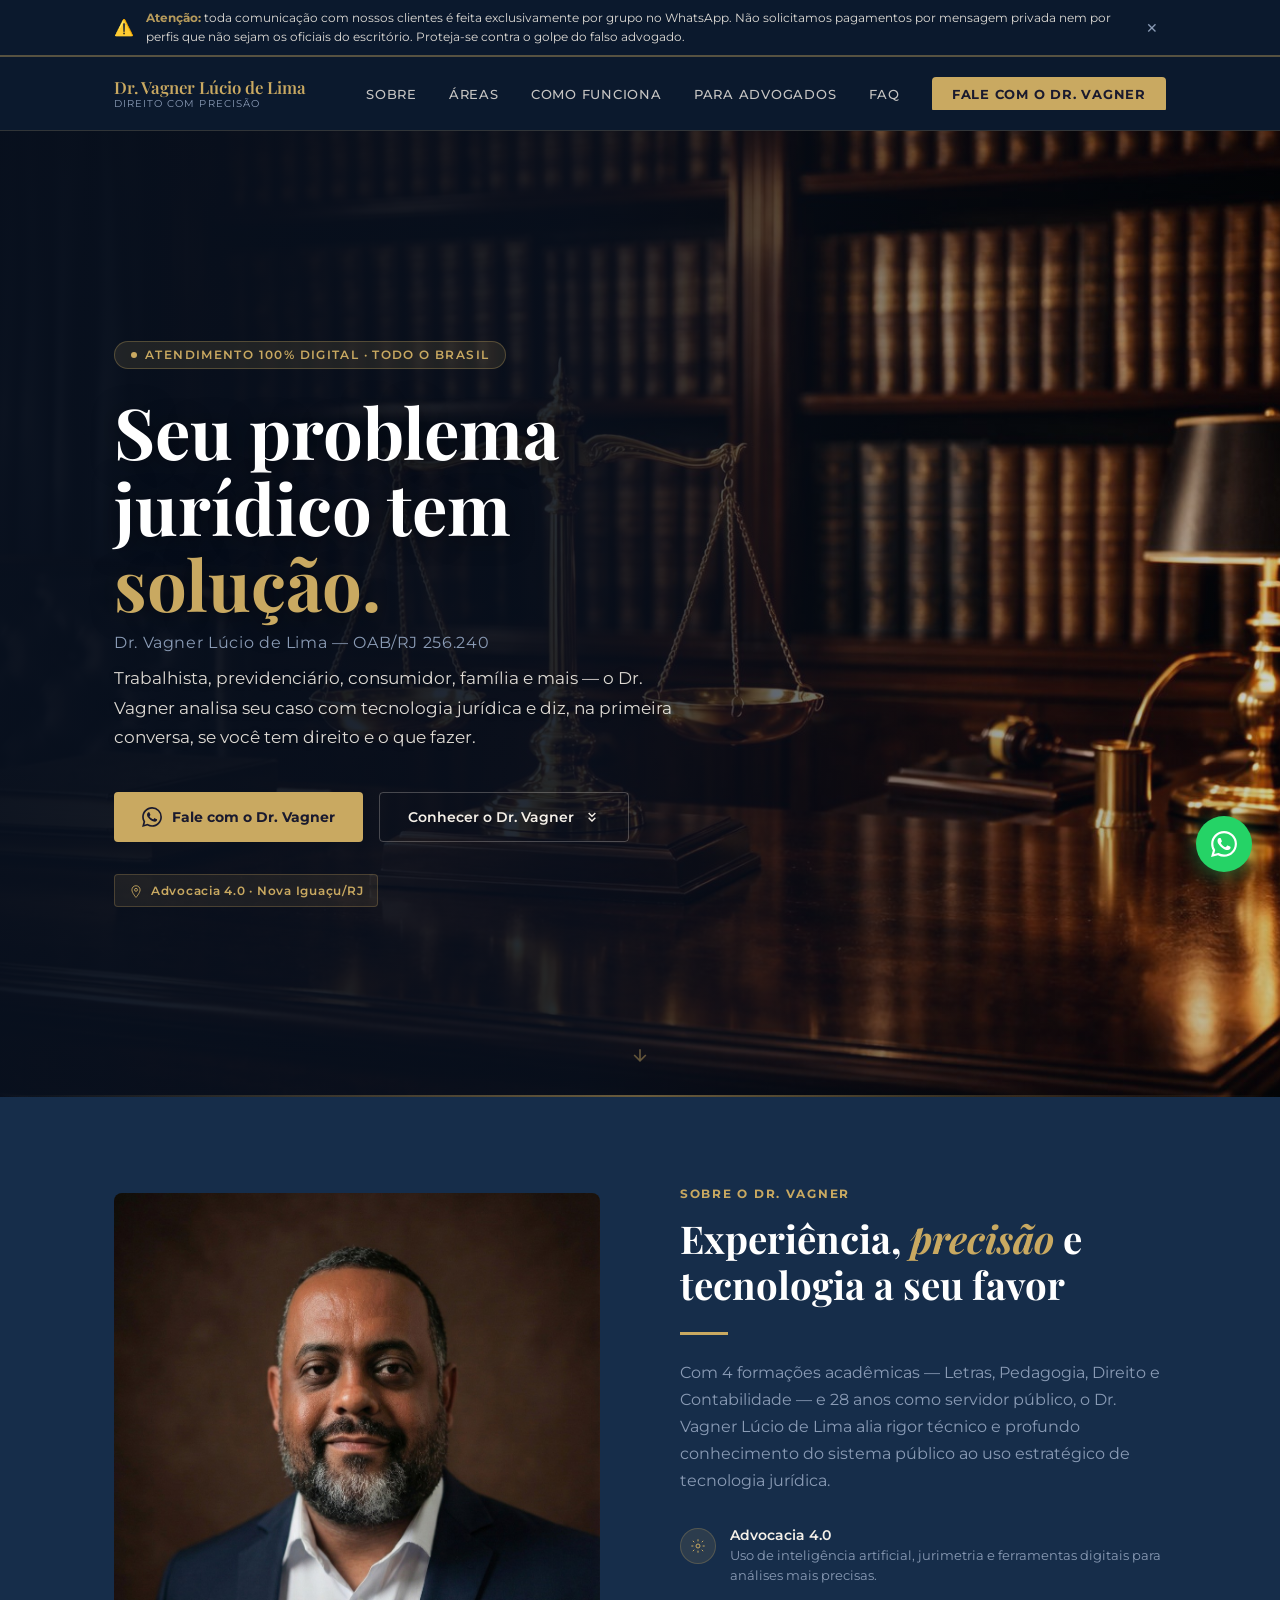
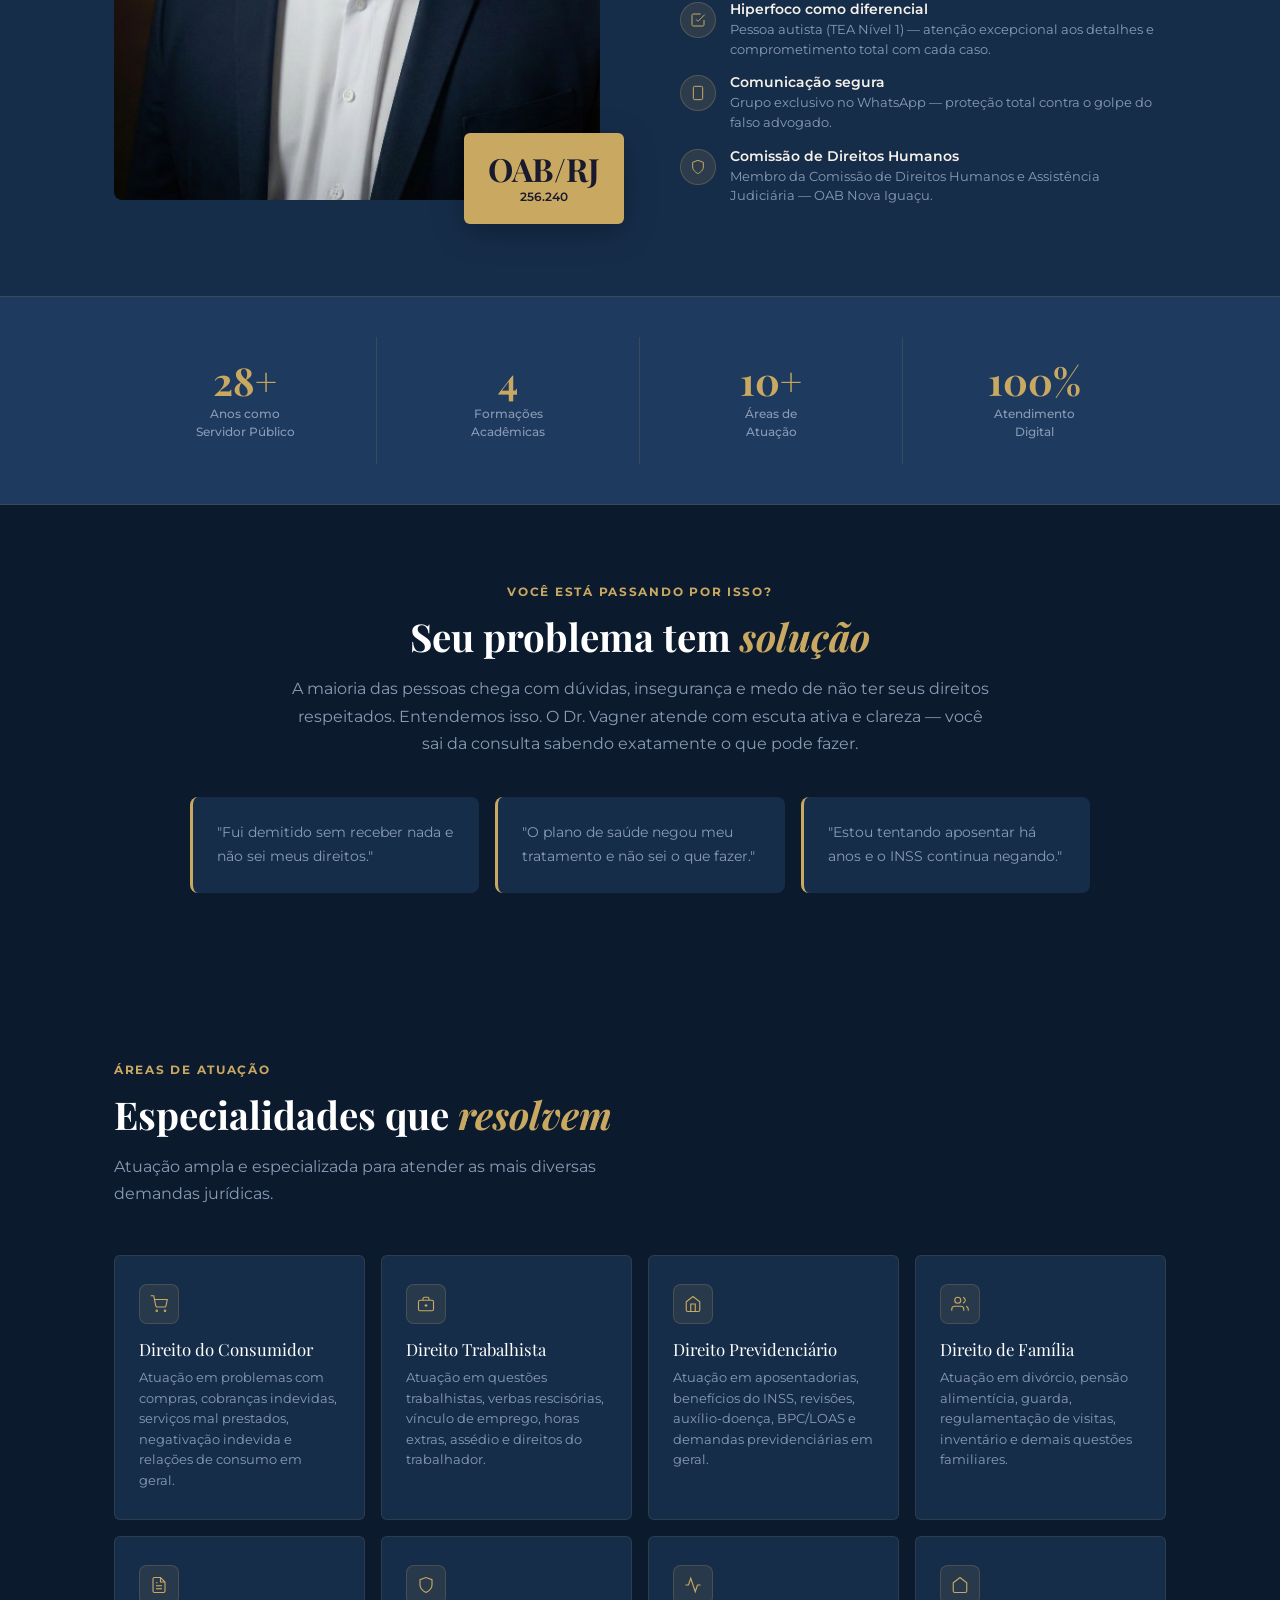
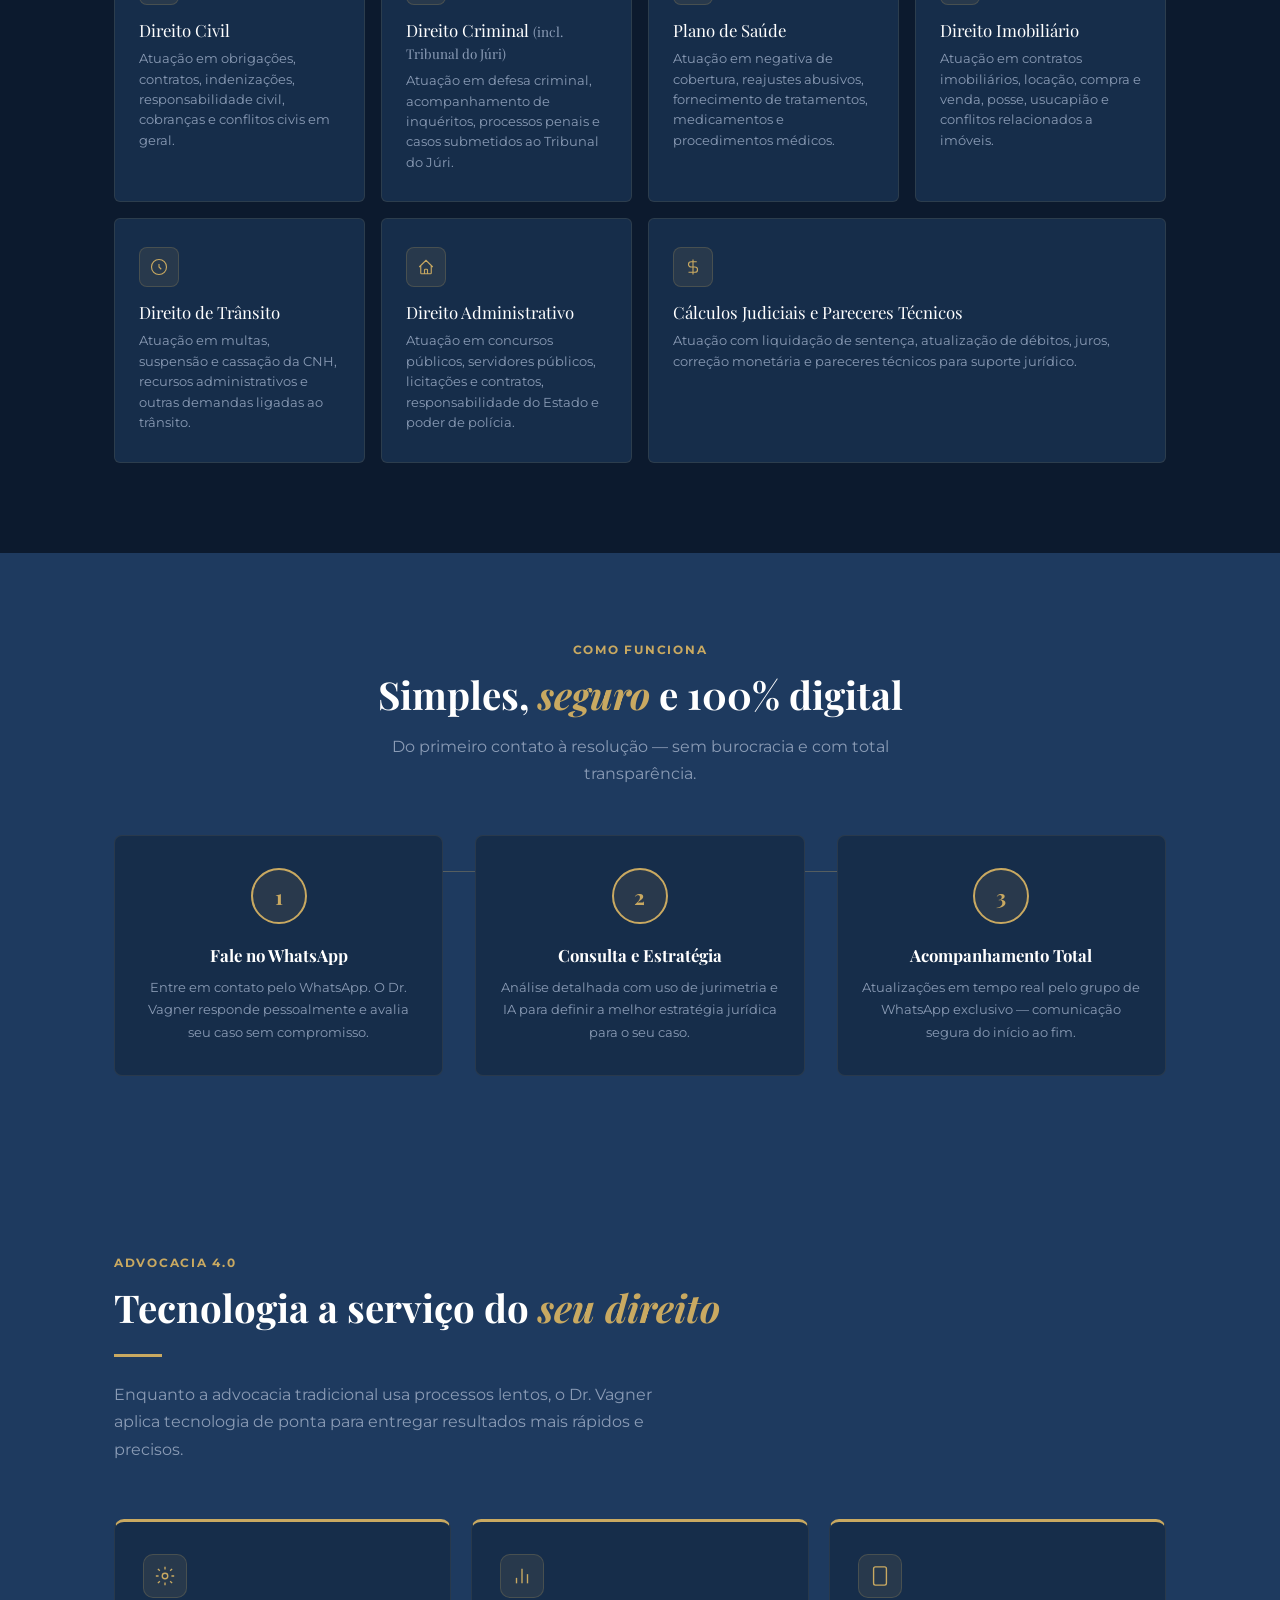
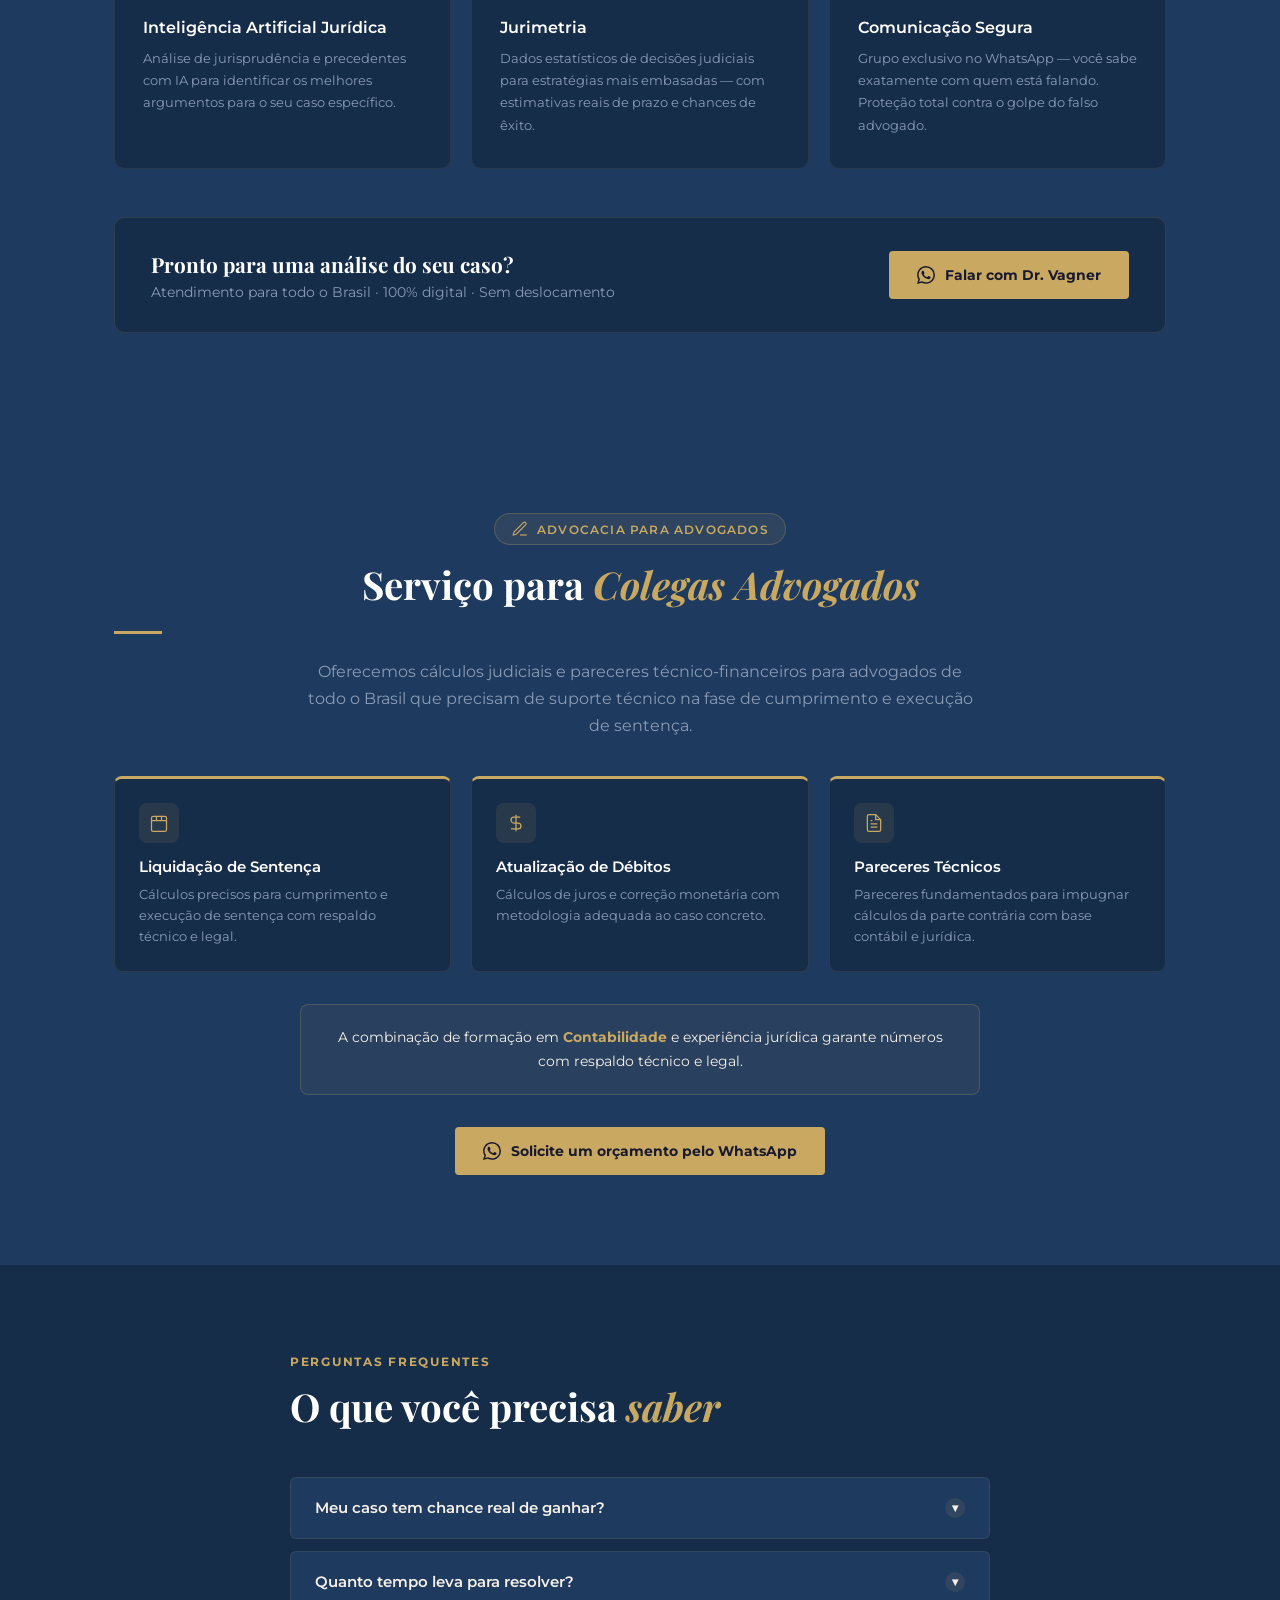
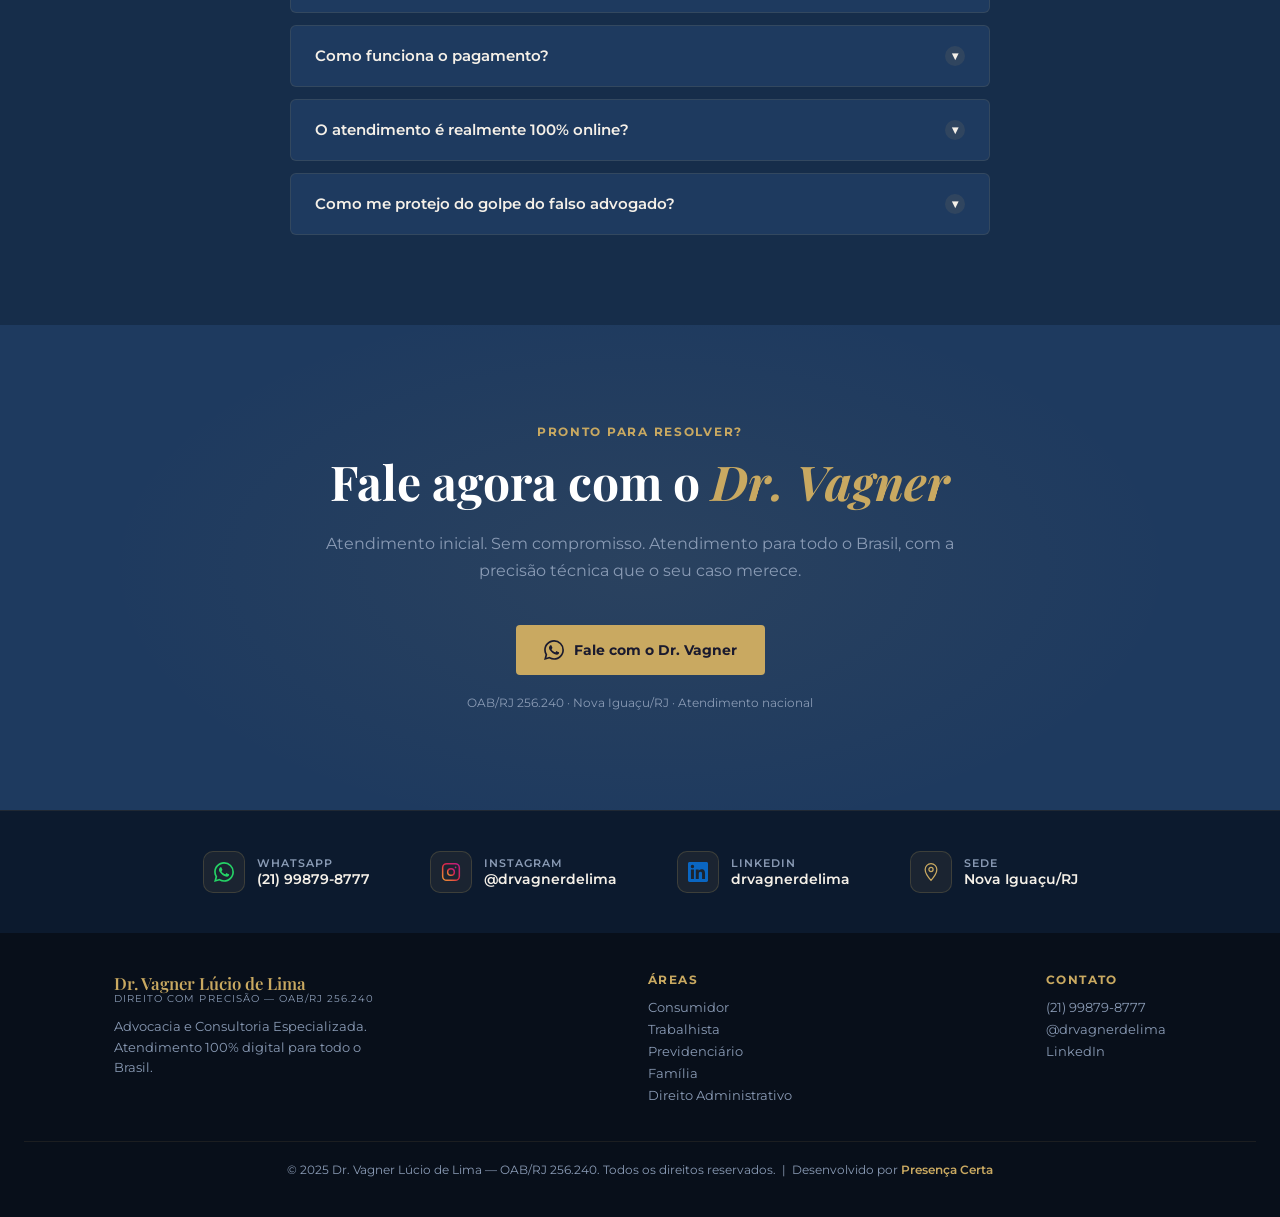
==== index.html @ 20b5e598 "Add files via upload" ====
<!DOCTYPE html>
<html lang="pt-BR">
<head>
  <meta charset="UTF-8">
  <meta name="viewport" content="width=device-width, initial-scale=1.0">
  <title>Dr. Vagner Lúcio de Lima | Advogado | OAB/RJ 256.240 | Nova Iguaçu</title>
  <meta name="description" content="Advogado com atendimento virtual em todo o Brasil. Consumidor, Trabalhista, Previdenciário, Família, Criminal, Plano de Saúde, Administrativo e cálculos judiciais. Advocacia 4.0 com precisão técnica.">
  <meta name="keywords" content="advogado nova iguaçu, advogado online, direito trabalhista, direito previdenciário, plano de saúde negativa, cálculos judiciais, advocacia 4.0, OAB RJ, advogado baixada fluminense">
  <meta name="robots" content="index, follow">
  <meta property="og:title" content="Dr. Vagner Lúcio de Lima | Advogado | OAB/RJ 256.240 | Nova Iguaçu">
  <meta property="og:description" content="Advogado com atendimento virtual em todo o Brasil. Advocacia 4.0 com precisão técnica. OAB/RJ 256.240.">
  <meta property="og:type" content="website">
  <meta property="og:locale" content="pt_BR">
  <link rel="canonical" href="https://drvagnerdelima.com.br">
  <link rel="preconnect" href="https://fonts.googleapis.com">
  <link rel="preconnect" href="https://fonts.gstatic.com" crossorigin>
  <link href="https://fonts.googleapis.com/css2?family=Playfair+Display:ital,wght@0,400;0,600;0,700;1,400&family=Montserrat:wght@300;400;500;600;700&display=swap" rel="stylesheet">
  <style>
    :root {
      --bg: #0c1a2e;
      --surface: #1E3A5F;
      --surface2: #162d4a;
      --accent: #C9A961;
      --accent2: #a88840;
      --cream: #F5F0E8;
      --text: #F5F0E8;
      --text-dark: #1a1a2e;
      --muted: #8a9bb5;
      --white: #FFFFFF;
    }

    *, *::before, *::after { box-sizing: border-box; margin: 0; padding: 0; }
    html { scroll-behavior: smooth; overflow-x: hidden; }
    body { font-family: "Montserrat", sans-serif; background: var(--bg); color: var(--text); overflow-x: hidden; max-width: 100vw; }
    h1, h2, h3 { font-family: "Playfair Display", serif; }
    .container { max-width: 1100px; margin: 0 auto; padding: 0 24px; width: 100%; }
    section, div, header, footer, nav { max-width: 100%; }
    img { max-width: 100%; height: auto; }

    /* ── SECURITY BANNER ── */
    .security-banner {
      background: rgba(12,26,46,0.97);
      border-bottom: 2px solid rgba(201,169,97,0.4);
      padding: 9px 0;
      position: relative;
      z-index: 150;
    }
    .security-inner {
      max-width: 1100px; margin: 0 auto; padding: 0 24px;
      display: flex; align-items: center; gap: 12px;
    }
    .security-icon { font-size: 1rem; flex-shrink: 0; }
    .security-text {
      font-size: 0.78rem; color: var(--cream); line-height: 1.5;
      opacity: 0.9; flex: 1;
    }
    .security-text strong { color: var(--accent); }
    .security-close {
      background: none; border: none; color: var(--muted);
      cursor: pointer; font-size: 0.85rem; padding: 4px 8px;
      flex-shrink: 0; transition: color 0.2s;
    }
    .security-close:hover { color: var(--accent); }
    @media (max-width: 900px) {
      .security-inner { flex-wrap: wrap; }
      .security-text { font-size: 0.74rem; }
    }

        /* ── NAV ── */
    nav {
      position: sticky; top: 0; left: 0; right: 0; z-index: 100;
      padding: 20px 0;
      background: rgba(12,26,46,0.92);
      backdrop-filter: blur(12px);
      border-bottom: 1px solid rgba(201,169,97,0.2);
      transition: padding 0.3s;
    }
    nav.scrolled { padding: 14px 0; }
    .nav-inner { overflow: hidden;
      display: flex; align-items: center; justify-content: space-between;
      max-width: 1100px; margin: 0 auto; padding: 0 24px;
    }
    .nav-logo {
      font-family: "Playfair Display", serif;
      font-size: 1.05rem; color: var(--accent); line-height: 1.2; font-weight: 600;
    }
    .nav-logo span {
      display: block; font-family: "Montserrat", sans-serif;
      font-size: 0.65rem; font-weight: 400; color: var(--muted);
      letter-spacing: 0.1em; text-transform: uppercase;
    }
    .nav-links { display: flex; gap: 32px; list-style: none; }
    .nav-links a {
      color: var(--cream); text-decoration: none; font-size: 0.8rem;
      font-weight: 500; letter-spacing: 0.06em; text-transform: uppercase;
      opacity: 0.8; transition: opacity 0.2s, color 0.2s;
    }
    .nav-links a:hover { opacity: 1; color: var(--accent); }
    .nav-cta {
      background: var(--accent) !important; color: var(--text-dark) !important;
      padding: 10px 20px; border-radius: 4px; font-weight: 700 !important;
      opacity: 1 !important; transition: background 0.2s !important;
    }
    .nav-cta:hover { background: var(--accent2) !important; }
    .nav-hamburger {
      display: none; flex-direction: column; gap: 5px;
      cursor: pointer; background: none; border: none; padding: 4px;
    }
    .nav-hamburger span { display: block; width: 24px; height: 2px; background: var(--cream); transition: all 0.3s; }

    /* ── HERO ── */
    .hero {
      min-height: 100vh; display: flex; align-items: center;
      position: relative; overflow: hidden;
    }
    .hero-bg { max-width: 100%; overflow: hidden;
      position: absolute; inset: 0;
      background-image: url("[data-uri]");
      background-size: cover; background-position: center 30%;
    }
    .hero-bg::before {
      content: ""; position: absolute; inset: 0;
      background: linear-gradient(
        to right,
        rgba(8,16,30,0.97) 0%,
        rgba(8,16,30,0.88) 45%,
        rgba(8,16,30,0.45) 72%,
        rgba(8,16,30,0.2) 100%
      );
    }
    .hero-bg::after {
      content: ""; position: absolute; bottom: 0; left: 0; right: 0;
      height: 2px;
      background: linear-gradient(90deg, transparent, var(--accent), transparent);
      opacity: 0.5;
    }
    .hero-inner {
      position: relative; z-index: 2; display: flex; flex-direction: column;
      justify-content: center; width: 100%; max-width: 1100px;
      margin: 0 auto; padding: 120px 24px 100px;
    }
    .hero-badge {
      display: inline-flex; align-items: center; gap: 8px;
      background: rgba(201,169,97,0.12); border: 1px solid rgba(201,169,97,0.3);
      border-radius: 100px; padding: 6px 16px;
      font-size: 0.72rem; font-weight: 600; letter-spacing: 0.12em;
      text-transform: uppercase; color: var(--accent); margin-bottom: 24px;
      width: fit-content;
    }
    .hero-badge::before {
      content: ""; width: 6px; height: 6px; border-radius: 50%; background: var(--accent);
    }
    .hero-title {
      font-size: clamp(2.8rem,5.5vw,4.8rem); font-weight: 700;
      line-height: 1.08; color: var(--white); margin-bottom: 12px;
      max-width: 680px; text-shadow: 0 2px 24px rgba(0,0,0,0.5);
    }
    .hero-title .gold { color: var(--accent); }
    .hero-subtitle {
      font-size: 1rem; color: var(--muted); margin-bottom: 12px;
      font-weight: 400; letter-spacing: 0.04em;
    }
    .hero-desc {
      font-size: 1.05rem; color: var(--cream); opacity: 0.9;
      line-height: 1.75; margin-bottom: 40px; max-width: 560px;
      text-shadow: 0 1px 8px rgba(0,0,0,0.4);
    }
    .hero-btns { display: flex; gap: 16px; flex-wrap: wrap; margin-bottom: 32px; }
    .btn-primary {
      display: inline-flex; align-items: center; gap: 10px;
      background: var(--accent); color: var(--text-dark);
      text-decoration: none; font-weight: 700; font-size: 0.9rem;
      padding: 15px 28px; border-radius: 4px;
      transition: background 0.2s, transform 0.2s;
      animation: pulse-gold 2.5s infinite;
    }
    @keyframes pulse-gold {
      0%,100% { box-shadow: 0 0 0 0 rgba(201,169,97,0.35); }
      50% { box-shadow: 0 0 0 14px rgba(201,169,97,0); }
    }
    .btn-primary:hover { background: var(--accent2); transform: translateY(-2px); }
    .btn-outline {
      display: inline-flex; align-items: center; gap: 10px;
      background: transparent; color: var(--cream); text-decoration: none;
      font-weight: 600; font-size: 0.9rem; padding: 15px 28px;
      border-radius: 4px; border: 1px solid rgba(245,240,232,0.25);
      transition: border-color 0.2s, color 0.2s;
    }
    .btn-outline:hover { border-color: var(--accent); color: var(--accent); }
    .oab-badge {
      display: inline-flex; align-items: center; gap: 8px;
      background: rgba(201,169,97,0.1); border: 1px solid rgba(201,169,97,0.25);
      border-radius: 4px; padding: 8px 14px;
      font-size: 0.78rem; color: var(--accent); font-weight: 600;
      letter-spacing: 0.06em; width: fit-content;
    }
    .hero-scroll {
      position: absolute; bottom: 28px; left: 50%; transform: translateX(-50%);
      z-index: 3; opacity: 0.45; animation: bounce 2s infinite;
    }
    @keyframes bounce {
      0%,100% { transform: translateX(-50%) translateY(0); }
      50% { transform: translateX(-50%) translateY(6px); }
    }

    /* ── STATS ── */
    .stats {
      background: var(--surface); padding: 40px 0;
      border-top: 1px solid rgba(201,169,97,0.15);
      border-bottom: 1px solid rgba(201,169,97,0.15);
    }
    .stats-grid { display: grid; grid-template-columns: repeat(4,1fr); }
    .stat-item {
      text-align: center; padding: 24px 16px;
      border-right: 1px solid rgba(201,169,97,0.15);
    }
    .stat-item:last-child { border-right: none; }
    .stat-number {
      font-family: "Playfair Display", serif; font-size: 2.4rem;
      font-weight: 700; color: var(--accent); line-height: 1; margin-bottom: 6px;
    }
    .stat-label { font-size: 0.78rem; color: var(--muted); font-weight: 500; line-height: 1.4; }

    /* ── SECTION BASE ── */
    section { padding: 90px 0; }
    .section-tag {
      font-size: 0.72rem; font-weight: 700; letter-spacing: 0.15em;
      text-transform: uppercase; color: var(--accent); margin-bottom: 14px;
    }
    .section-title {
      font-size: clamp(1.8rem,3vw,2.6rem); font-weight: 700;
      color: var(--white); line-height: 1.2; margin-bottom: 16px;
    }
    .section-title em { font-style: italic; color: var(--accent); }
    .section-desc { font-size: 1rem; color: var(--muted); line-height: 1.7; max-width: 560px; }
    .divider { width: 48px; height: 3px; background: var(--accent); margin: 24px 0; }

    /* ── DOR GRID ── */
    .dor-grid {
      display: grid; grid-template-columns: repeat(3,1fr);
      gap: 16px; max-width: 900px; margin: 0 auto;
    }
    @media (max-width: 700px) {
      .dor-grid { grid-template-columns: 1fr; }
    }
        /* ── SOBRE ── */
    .sobre { background: var(--surface2); }
    .sobre-inner { display: grid; grid-template-columns: 1fr 1fr; gap: 80px; align-items: center; }
    .sobre-image { position: relative; }
    .sobre-img {
      width: 100%; border-radius: 8px; display: block;
      object-fit: cover; aspect-ratio: 4/5; background: var(--surface);
    }
    .sobre-card {
      position: absolute; bottom: -24px; right: -24px;
      background: var(--accent); color: var(--text-dark);
      padding: 20px 24px; border-radius: 6px; text-align: center;
      box-shadow: 0 8px 32px rgba(0,0,0,0.3);
    }
    .sobre-card-num { font-family: "Playfair Display", serif; font-size: 2rem; font-weight: 700; line-height: 1; }
    .sobre-card-text { font-size: 0.75rem; font-weight: 600; margin-top: 4px; }
    .sobre-text .section-desc { max-width: 100%; }
    .diferenciais-list { margin-top: 32px; display: flex; flex-direction: column; gap: 14px; }
    .diferencial-item { display: flex; align-items: flex-start; gap: 14px; }
    .diferencial-icon {
      width: 36px; height: 36px; min-width: 36px; border-radius: 50%;
      background: rgba(201,169,97,0.12); border: 1px solid rgba(201,169,97,0.25);
      display: flex; align-items: center; justify-content: center;
      font-size: 0.9rem; margin-top: 2px;
    }
    .diferencial-item strong {
      display: block; font-size: 0.88rem; color: var(--cream); margin-bottom: 2px; font-weight: 600;
    }
    .diferencial-item p { font-size: 0.82rem; color: var(--muted); line-height: 1.5; }

    /* ── ÁREAS ── */
    .areas { background: var(--bg); }
    .areas-grid { display: grid; grid-template-columns: repeat(3,1fr); gap: 16px; margin-top: 48px; }
    .areas-grid-11 {
      display: grid;
      grid-template-columns: repeat(4, 1fr);
      gap: 16px;
      margin-top: 48px;
    }
    /* 11° card destaque — ocupa 2 colunas na última linha para centralizar */
    .area-card-destaque {
      grid-column: span 2;
      border-color: rgba(201,169,97,0.3);
      background: var(--surface);
    }
    @media (max-width: 1100px) {
      .areas-grid-11 { grid-template-columns: repeat(3, 1fr); }
      .area-card-destaque { grid-column: span 1; }
    }
    @media (max-width: 700px) {
      .areas-grid-11 { grid-template-columns: 1fr 1fr; }
      .area-card-destaque { grid-column: span 2; }
    }
    @media (max-width: 480px) {
      .areas-grid-11 { grid-template-columns: 1fr; }
      .area-card-destaque { grid-column: span 1; }
    }
    
    .area-card {
      background: var(--surface2); border: 1px solid rgba(201,169,97,0.12);
      border-radius: 6px; padding: 28px 24px;
      transition: border-color 0.25s, transform 0.25s, background 0.25s;
    }
    .area-card:hover { border-color: rgba(201,169,97,0.4); transform: translateY(-4px); background: var(--surface); }
    .area-icon-wrap {
      width: 40px; height: 40px; border-radius: 8px;
      background: rgba(201,169,97,0.1); border: 1px solid rgba(201,169,97,0.2);
      display: flex; align-items: center; justify-content: center;
      margin-bottom: 14px;
    }
    .area-icon-wrap svg { width: 18px; height: 18px; }
    .area-name { font-family: "Playfair Display", serif; font-size: 1.05rem; color: var(--white); margin-bottom: 8px; }
    .area-desc { font-size: 0.8rem; color: var(--muted); line-height: 1.6; }
    .areas-extra {
      margin-top: 20px; background: var(--surface2); border: 1px solid rgba(201,169,97,0.2);
      border-radius: 6px; padding: 20px 28px;
      display: flex; align-items: center; gap: 16px; flex-wrap: wrap;
    }
    .areas-extra-label {
      font-size: 0.8rem; font-weight: 700; color: var(--accent);
      text-transform: uppercase; letter-spacing: 0.08em; white-space: nowrap;
    }
    .areas-extra-text { font-size: 0.82rem; color: var(--muted); line-height: 1.6; }

    /* ── COMO FUNCIONA ── */
    .como { background: var(--surface); }
    .como-steps {
      display: grid; grid-template-columns: repeat(3,1fr); gap: 32px;
      margin-top: 48px; position: relative;
    }
    .como-steps::before {
      content: ""; position: absolute; top: 36px;
      left: calc(16.66% + 16px); right: calc(16.66% + 16px); height: 1px;
      background: linear-gradient(90deg, rgba(201,169,97,0.5), rgba(201,169,97,0.1), rgba(201,169,97,0.5));
    }
    .step {
      text-align: center; padding: 32px 24px;
      background: var(--surface2); border: 1px solid rgba(201,169,97,0.1); border-radius: 8px;
    }
    .step-num {
      width: 56px; height: 56px; border-radius: 50%;
      background: rgba(201,169,97,0.1); border: 2px solid var(--accent);
      display: flex; align-items: center; justify-content: center;
      font-family: "Playfair Display", serif; font-size: 1.3rem;
      font-weight: 700; color: var(--accent); margin: 0 auto 20px;
    }
    .step h3 { font-size: 1.05rem; color: var(--white); margin-bottom: 10px; }
    .step p { font-size: 0.82rem; color: var(--muted); line-height: 1.7; }

    /* ── DIGITAL ── */
    .digital { background: var(--surface); }
    .digital-header { max-width: 620px; margin-bottom: 56px; }
    .digital-cards { display: grid; grid-template-columns: repeat(3,1fr); gap: 20px; }
    .digital-card {
      background: var(--surface2); border-radius: 10px; padding: 32px 28px;
      border: 1px solid rgba(201,169,97,0.1);
      border-top: 3px solid var(--accent);
      transition: border-color 0.25s, transform 0.25s;
    }
    .digital-card:hover { border-color: rgba(201,169,97,0.4); transform: translateY(-4px); }
    .digital-card-icon {
      width: 44px; height: 44px; border-radius: 10px;
      background: rgba(201,169,97,0.1); border: 1px solid rgba(201,169,97,0.2);
      display: flex; align-items: center; justify-content: center; margin-bottom: 20px;
    }
    .digital-card-icon svg { width: 22px; height: 22px; }
    .digital-card h4 { font-size: 1rem; color: var(--white); margin-bottom: 10px; font-weight: 600; }
    .digital-card p { font-size: 0.82rem; color: var(--muted); line-height: 1.7; }
    .digital-cta { margin-top: 48px; display: flex; align-items: center; justify-content: space-between; flex-wrap: wrap; gap: 24px; padding: 32px 36px; background: var(--surface2); border-radius: 10px; border: 1px solid rgba(201,169,97,0.15); }
    .digital-cta-text h3 { font-size: 1.3rem; color: var(--white); margin-bottom: 6px; }
    .digital-cta-text p { font-size: 0.85rem; color: var(--muted); }
    .tag {
      background: rgba(201,169,97,0.1); border: 1px solid rgba(201,169,97,0.25);
      color: var(--accent); font-size: 0.72rem; font-weight: 600;
      padding: 5px 12px; border-radius: 100px; letter-spacing: 0.05em;
    }

    /* ── COLEGAS ADVOGADOS ── */
    .colegas { background: var(--surface); }
    .colegas-inner { text-align: center; }
    .colegas-badge {
      display: inline-flex; align-items: center; gap: 8px;
      background: rgba(201,169,97,0.1); border: 1px solid rgba(201,169,97,0.25);
      border-radius: 100px; padding: 6px 16px;
      font-size: 0.75rem; font-weight: 600; letter-spacing: 0.1em;
      text-transform: uppercase; color: var(--accent); margin-bottom: 16px;
    }
    .colegas .section-desc { max-width: 680px; margin: 0 auto 36px; }
    .colegas-grid {
      display: grid; grid-template-columns: repeat(3, 1fr);
      gap: 20px; margin-top: 32px; text-align: left;
    }
    .colegas-card {
      background: var(--surface2); border: 1px solid rgba(201,169,97,0.12);
      border-radius: 8px; padding: 24px; border-top: 3px solid var(--accent);
    }
    .colegas-card-icon {
      width: 40px; height: 40px; border-radius: 8px;
      background: rgba(201,169,97,0.1); display: flex;
      align-items: center; justify-content: center; margin-bottom: 14px;
    }
    .colegas-card h4 { font-size: 0.95rem; color: var(--white); margin-bottom: 8px; font-weight: 600; }
    .colegas-card p { font-size: 0.82rem; color: var(--muted); line-height: 1.6; }
    .colegas-destaque {
      margin-top: 32px; background: rgba(201,169,97,0.07);
      border: 1px solid rgba(201,169,97,0.2); border-radius: 8px;
      padding: 20px 28px; max-width: 680px; margin-left: auto; margin-right: auto;
    }
    .colegas-destaque p { font-size: 0.9rem; color: var(--cream); line-height: 1.7; }
    .colegas-destaque strong { color: var(--accent); }
    @media (max-width: 900px) {
      .colegas-grid { grid-template-columns: 1fr; }
    }

        /* ── FAQ ── */
    .faq { background: var(--surface2); }
    .faq-list { margin-top: 48px; display: flex; flex-direction: column; gap: 12px; }
    .faq-item {
      background: var(--surface); border: 1px solid rgba(201,169,97,0.12);
      border-radius: 6px; overflow: hidden;
    }
    .faq-q {
      width: 100%; text-align: left; background: none; border: none;
      color: var(--cream); font-family: "Montserrat", sans-serif;
      font-size: 0.92rem; font-weight: 600; padding: 20px 24px;
      cursor: pointer; display: flex; justify-content: space-between;
      align-items: center; gap: 16px; transition: color 0.2s;
    }
    .faq-q:hover { color: var(--accent); }
    .faq-q .faq-arrow {
      width: 20px; height: 20px; min-width: 20px; border-radius: 50%;
      background: rgba(201,169,97,0.1); display: flex; align-items: center;
      justify-content: center; font-size: 0.75rem; transition: transform 0.3s, background 0.2s;
    }
    .faq-item.open .faq-arrow { transform: rotate(180deg); background: rgba(201,169,97,0.25); }
    .faq-a { max-height: 0; overflow: hidden; transition: max-height 0.4s ease, padding 0.3s; padding: 0 24px; }
    .faq-item.open .faq-a { max-height: 300px; padding: 0 24px 20px; }
    .faq-a p { font-size: 0.86rem; color: var(--muted); line-height: 1.8; }

    /* ── CTA FINAL ── */
    .cta-section { background: var(--surface); padding: 100px 0; position: relative; overflow: hidden; }
    .cta-section::before {
      content: ""; position: absolute; inset: 0;
      background: radial-gradient(ellipse 60% 80% at 50% 50%, rgba(201,169,97,0.07) 0%, transparent 70%);
    }
    .cta-inner { position: relative; z-index: 1; text-align: center; max-width: 680px; margin: 0 auto; padding: 0 24px; }
    .cta-inner .section-title { font-size: clamp(2rem,4vw,3rem); }
    .cta-desc { font-size: 1rem; color: var(--muted); line-height: 1.7; margin: 20px 0 40px; }
    .cta-btns { display: flex; gap: 16px; justify-content: center; flex-wrap: wrap; }
    .cta-note { margin-top: 20px; font-size: 0.78rem; color: var(--muted); opacity: 0.7; }

    /* ── CONTATO ── */
    .contato-bar {
      background: var(--bg); padding: 40px 0;
      border-top: 1px solid rgba(201,169,97,0.1);
    }
    .contato-grid { display: flex; justify-content: center; gap: 60px; flex-wrap: wrap; }
    .contato-item { display: flex; align-items: center; gap: 12px; }
    .contato-icon {
      width: 42px; height: 42px; border-radius: 10px;
      background: rgba(201,169,97,0.08); border: 1px solid rgba(201,169,97,0.2);
      display: flex; align-items: center; justify-content: center; flex-shrink: 0;
    }
    .contato-icon svg { width: 20px; height: 20px; }
    .contato-label { font-size: 0.68rem; color: var(--muted); font-weight: 600; text-transform: uppercase; letter-spacing: 0.1em; }
    .contato-value { font-size: 0.9rem; color: var(--cream); font-weight: 600; }
    .contato-value a { color: inherit; text-decoration: none; transition: color 0.2s; }
    .contato-value a:hover { color: var(--accent); }

    /* ── FLOAT CTA ── */
    .float-cta {
      position: fixed; bottom: 28px; right: 28px; z-index: 999;
      width: 56px; height: 56px; border-radius: 50%;
      background: #25D366; color: #fff; text-decoration: none;
      display: flex; align-items: center; justify-content: center;
      box-shadow: 0 4px 20px rgba(37,211,102,0.4);
      animation: pulse-wa 2.5s infinite; transition: transform 0.2s;
    }
    .float-cta:hover { transform: scale(1.1); }
    @keyframes pulse-wa {
      0%,100% { box-shadow: 0 4px 20px rgba(37,211,102,0.4); }
      50% { box-shadow: 0 4px 40px rgba(37,211,102,0.65); }
    }
    .float-cta svg { width: 26px; height: 26px; }

    /* ── REVEAL ── */
    .reveal { opacity: 0; transform: translateY(28px); transition: opacity 0.7s ease, transform 0.7s ease; }
    .reveal.visible { opacity: 1; transform: translateY(0); }

    /* ── FOOTER ── */
    footer.footer-main { background: #080f1a; padding: 40px 0 20px; }
    .footer-top {
      display: flex; justify-content: space-between; align-items: flex-start;
      flex-wrap: wrap; gap: 32px; padding: 0 24px;
      max-width: 1100px; margin: 0 auto 32px;
    }
    .footer-brand p { font-size: 0.8rem; color: var(--muted); max-width: 280px; line-height: 1.6; margin-top: 12px; }
    .footer-links h4 {
      font-size: 0.72rem; font-weight: 700; text-transform: uppercase;
      letter-spacing: 0.12em; color: var(--accent); margin-bottom: 12px;
    }
    .footer-links a {
      display: block; font-size: 0.82rem; color: var(--muted);
      text-decoration: none; margin-bottom: 6px; transition: color 0.2s;
    }
    .footer-links a:hover { color: var(--accent); }
    .footer-divider { height: 1px; background: rgba(201,169,97,0.1); margin: 0 24px; }
    .footer-creditos { text-align: center; padding: 20px; font-size: 0.78rem; color: var(--muted); }
    .footer-creditos a { color: var(--accent); text-decoration: none; font-weight: 600; transition: opacity 0.2s; }
    .footer-creditos a:hover { opacity: 0.75; }

    /* ── MOBILE ── */
    @media (max-width: 900px) {
      .nav-links { display: none; }
      .nav-hamburger { display: flex; }
      .nav-links.open {
        display: flex; flex-direction: column;
        position: fixed; top: 60px; left: 0; right: 0;
        background: rgba(12,26,46,0.98); backdrop-filter: blur(16px);
        padding: 24px; gap: 20px;
        border-bottom: 1px solid rgba(201,169,97,0.2);
        z-index: 99;
      }
      .hero-inner { text-align: center; padding: 80px 24px 60px; }
      .hero-inner .hero-btns { justify-content: center; }
      .hero-badge, .oab-badge { margin-left: auto; margin-right: auto; }
      .stats-grid { grid-template-columns: repeat(2,1fr); }
      .stat-item:nth-child(2) { border-right: none; }
      .sobre-inner { grid-template-columns: 1fr; gap: 40px; }
      .sobre-card { position: static; display: inline-flex; gap: 12px; align-items: center; text-align: left; border-radius: 6px; margin-top: 16px; }
      .areas-grid { grid-template-columns: 1fr 1fr; }
      .como-steps { grid-template-columns: 1fr; gap: 16px; }
      .como-steps::before { display: none; }
      .digital-cards { grid-template-columns: 1fr; }
      .digital-cta { flex-direction: column; }
      .contato-grid { flex-direction: column; align-items: center; gap: 28px; }
      .footer-top { flex-direction: column; }
    }
    @media (max-width: 560px) {
      .areas-grid { grid-template-columns: 1fr; }
      .hero-btns { flex-direction: column; align-items: center; }
      .btn-primary, .btn-outline { width: 100%; justify-content: center; }
    }
  </style>
  <!-- Google tag (gtag.js) -->
  <script async src="https://www.googletagmanager.com/gtag/js?id=AW-1811050205"></script>
  <script>
    window.dataLayer = window.dataLayer || [];
    function gtag(){dataLayer.push(arguments);}
    gtag('js', new Date());

    gtag('config', 'AW-1811050205');
  </script>
</head>
<body>

  <!-- BANNER DE SEGURANÇA -->
  <div class="security-banner" id="securityBanner">
    <div class="security-inner">
      <span class="security-icon">⚠️</span>
      <p class="security-text">
        <strong>Atenção:</strong> toda comunicação com nossos clientes é feita exclusivamente por grupo no WhatsApp. Não solicitamos pagamentos por mensagem privada nem por perfis que não sejam os oficiais do escritório. Proteja-se contra o golpe do falso advogado.
      </p>
      <button class="security-close" onclick="document.getElementById('securityBanner').style.display='none'" aria-label="Fechar">✕</button>
    </div>
  </div>

  <!-- NAV -->
  <nav id="navbar">
    <div class="nav-inner">
      <div class="nav-logo">
        Dr. Vagner Lúcio de Lima
        <span>Direito com Precisão</span>
      </div>
      <ul class="nav-links" id="navLinks">
        <li><a href="#sobre">Sobre</a></li>
        <li><a href="#areas">Áreas</a></li>
        <li><a href="#como">Como Funciona</a></li>
        <li><a href="#colegas">Para Advogados</a></li>
        <li><a href="#faq">FAQ</a></li>
        <li>
          <a href="https://wa.me/5521998798777?text=Olá%20Dr.%20Vagner!%20Vim%20pelo%20site%20e%20gostaria%20de%20falar%20sobre%20meu%20caso."
             onclick="trackWhatsAppConversion(event, this.href)"
             class="nav-cta" target="_blank" rel="noopener noreferrer">
            Fale com o Dr. Vagner
          </a>
        </li>
      </ul>
      <button class="nav-hamburger" id="hamburger" aria-label="Menu">
        <span></span><span></span><span></span>
      </button>
    </div>
  </nav>

  <!-- HERO -->
  <section class="hero" id="inicio">
    <div class="hero-bg"></div>
    <div class="hero-inner">
      <div class="hero-badge">Atendimento 100% digital · Todo o Brasil</div>
      <h1 class="hero-title">
        Seu problema<br>jurídico tem<br><span class="gold">solução.</span>
      </h1>
      <p class="hero-subtitle">Dr. Vagner Lúcio de Lima — OAB/RJ 256.240</p>
      <p class="hero-desc">
        Trabalhista, previdenciário, consumidor, família e mais — o Dr. Vagner analisa seu caso com tecnologia jurídica e diz, na primeira conversa, se você tem direito e o que fazer.
      </p>
      <div class="hero-btns">
        <a href="https://wa.me/5521998798777?text=Olá%20Dr.%20Vagner!%20Vim%20pelo%20site%20e%20gostaria%20de%20uma%20consulta%20gratuita."
           onclick="trackWhatsAppConversion(event, this.href)"
           class="btn-primary" target="_blank" rel="noopener noreferrer">
          <svg viewBox="0 0 24 24" fill="currentColor" width="20" height="20">
            <path d="M17.472 14.382c-.297-.149-1.758-.867-2.03-.967-.273-.099-.471-.148-.67.15-.197.297-.767.966-.94 1.164-.173.199-.347.223-.644.075-.297-.15-1.255-.463-2.39-1.475-.883-.788-1.48-1.761-1.653-2.059-.173-.297-.018-.458.13-.606.134-.133.298-.347.446-.52.149-.174.198-.298.298-.497.099-.198.05-.371-.025-.52-.075-.149-.669-1.612-.916-2.207-.242-.579-.487-.5-.669-.51-.173-.008-.371-.01-.57-.01-.198 0-.52.074-.792.372-.272.297-1.04 1.016-1.04 2.479 0 1.462 1.065 2.875 1.213 3.074.149.198 2.096 3.2 5.077 4.487.709.306 1.262.489 1.694.625.712.227 1.36.195 1.871.118.571-.085 1.758-.719 2.006-1.413.248-.694.248-1.289.173-1.413-.074-.124-.272-.198-.57-.347m-5.421 7.403h-.004a9.87 9.87 0 01-5.031-1.378l-.361-.214-3.741.982.998-3.648-.235-.374a9.86 9.86 0 01-1.51-5.26c.001-5.45 4.436-9.884 9.888-9.884 2.64 0 5.122 1.03 6.988 2.898a9.825 9.825 0 012.893 6.994c-.003 5.45-4.437 9.884-9.885 9.884m8.413-18.297A11.815 11.815 0 0012.05 0C5.495 0 .16 5.335.157 11.892c0 2.096.547 4.142 1.588 5.945L.057 24l6.305-1.654a11.882 11.882 0 005.683 1.448h.005c6.554 0 11.89-5.335 11.893-11.893a11.821 11.821 0 00-3.48-8.413z"/>
          </svg>
          Fale com o Dr. Vagner
        </a>
        <a href="#sobre" class="btn-outline">
          Conhecer o Dr. Vagner
          <svg viewBox="0 0 24 24" fill="none" stroke="currentColor" stroke-width="2" width="16" height="16">
            <path d="M7 13l5 5 5-5M7 6l5 5 5-5"/>
          </svg>
        </a>
      </div>
      <div class="oab-badge">
        <svg viewBox="0 0 24 24" fill="none" stroke="currentColor" stroke-width="1.5" width="14" height="14" style="color:var(--accent)">
          <path d="M12 3C8 3 5 6 5 10c0 5.25 7 13 7 13s7-7.75 7-13c0-4-3-7-7-7z"/>
          <circle cx="12" cy="10" r="2.5"/>
        </svg>
        Advocacia 4.0 · Nova Iguaçu/RJ
      </div>
    </div>
    <div class="hero-scroll">
      <svg viewBox="0 0 24 24" fill="none" stroke="var(--accent)" stroke-width="2" width="20" height="20">
        <path d="M12 5v14M5 12l7 7 7-7"/>
      </svg>
    </div>
  </section>

  <!-- SOBRE (antes dos stats) -->
  <section class="sobre" id="sobre">
    <div class="container">
      <div class="sobre-inner">
        <div class="sobre-image reveal">
          <img src="[data-uri]" alt="Dr. Vagner Lúcio de Lima" class="sobre-img">
          <div class="sobre-card">
            <div class="sobre-card-num">OAB/RJ</div>
            <div class="sobre-card-text">256.240</div>
          </div>
        </div>
        <div class="sobre-text reveal">
          <div class="section-tag">Sobre o Dr. Vagner</div>
          <h2 class="section-title">Experiência, <em>precisão</em> e tecnologia a seu favor</h2>
          <div class="divider"></div>
          <p class="section-desc">
            Com 4 formações acadêmicas — Letras, Pedagogia, Direito e Contabilidade — e 28 anos como servidor público,
            o Dr. Vagner Lúcio de Lima alia rigor técnico e profundo conhecimento do sistema público ao uso estratégico
            de tecnologia jurídica.
          </p>
          <div class="diferenciais-list">
            <div class="diferencial-item">
              <div class="diferencial-icon">
                <svg viewBox="0 0 24 24" fill="none" stroke="var(--accent)" stroke-width="1.5" width="16" height="16">
                  <circle cx="12" cy="12" r="3"/><path d="M12 2v3M12 19v3M4.22 4.22l2.12 2.12M17.66 17.66l2.12 2.12M2 12h3M19 12h3M4.22 19.78l2.12-2.12M17.66 6.34l2.12-2.12"/>
                </svg>
              </div>
              <div>
                <strong>Advocacia 4.0</strong>
                <p>Uso de inteligência artificial, jurimetria e ferramentas digitais para análises mais precisas.</p>
              </div>
            </div>
            <div class="diferencial-item">
              <div class="diferencial-icon">
                <svg viewBox="0 0 24 24" fill="none" stroke="var(--accent)" stroke-width="1.5" width="16" height="16">
                  <path d="M9 11l3 3L22 4"/><path d="M21 12v7a2 2 0 01-2 2H5a2 2 0 01-2-2V5a2 2 0 012-2h11"/>
                </svg>
              </div>
              <div>
                <strong>Hiperfoco como diferencial</strong>
                <p>Pessoa autista (TEA Nível 1) — atenção excepcional aos detalhes e comprometimento total com cada caso.</p>
              </div>
            </div>
            <div class="diferencial-item">
              <div class="diferencial-icon">
                <svg viewBox="0 0 24 24" fill="none" stroke="var(--accent)" stroke-width="1.5" width="16" height="16">
                  <rect x="5" y="2" width="14" height="20" rx="2"/><path d="M12 18h.01"/>
                </svg>
              </div>
              <div>
                <strong>Comunicação segura</strong>
                <p>Grupo exclusivo no WhatsApp — proteção total contra o golpe do falso advogado.</p>
              </div>
            </div>
            <div class="diferencial-item">
              <div class="diferencial-icon">
                <svg viewBox="0 0 24 24" fill="none" stroke="var(--accent)" stroke-width="1.5" width="16" height="16">
                  <path d="M12 22s8-4 8-10V5l-8-3-8 3v7c0 6 8 10 8 10z"/>
                </svg>
              </div>
              <div>
                <strong>Comissão de Direitos Humanos</strong>
                <p>Membro da Comissão de Direitos Humanos e Assistência Judiciária — OAB Nova Iguaçu.</p>
              </div>
            </div>
          </div>
        </div>
      </div>
    </div>
  </section>

  <!-- STATS -->
  <div class="stats">
    <div class="container">
      <div class="stats-grid">
        <div class="stat-item reveal">
          <div class="stat-number">28+</div>
          <div class="stat-label">Anos como<br>Servidor Público</div>
        </div>
        <div class="stat-item reveal">
          <div class="stat-number">4</div>
          <div class="stat-label">Formações<br>Acadêmicas</div>
        </div>
        <div class="stat-item reveal">
          <div class="stat-number">10+</div>
          <div class="stat-label">Áreas de<br>Atuação</div>
        </div>
        <div class="stat-item reveal">
          <div class="stat-number">100%</div>
          <div class="stat-label">Atendimento<br>Digital</div>
        </div>
      </div>
    </div>
  </div>

  <!-- DOR / PROBLEMA -->
  <section style="background:var(--bg); padding: 80px 0;">
    <div class="container">
      <div style="max-width:700px; margin:0 auto; text-align:center;">
        <div class="section-tag reveal" style="justify-content:center; display:flex;">Você está passando por isso?</div>
        <h2 class="section-title reveal" style="text-align:center;">Seu problema tem <em>solução</em></h2>
        <p class="section-desc reveal" style="max-width:100%; text-align:center; margin-bottom:40px;">
          A maioria das pessoas chega com dúvidas, insegurança e medo de não ter seus direitos respeitados. Entendemos isso. O Dr. Vagner atende com escuta ativa e clareza — você sai da consulta sabendo exatamente o que pode fazer.
        </p>
      </div>
      <div class="dor-grid">
        <div class="reveal" style="background:var(--surface2); border-radius:8px; padding:24px; border-left:3px solid var(--accent);">
          <p style="font-size:0.88rem; color:var(--muted); line-height:1.7;">"Fui demitido sem receber nada e não sei meus direitos."</p>
        </div>
        <div class="reveal" style="background:var(--surface2); border-radius:8px; padding:24px; border-left:3px solid var(--accent);">
          <p style="font-size:0.88rem; color:var(--muted); line-height:1.7;">"O plano de saúde negou meu tratamento e não sei o que fazer."</p>
        </div>
        <div class="reveal" style="background:var(--surface2); border-radius:8px; padding:24px; border-left:3px solid var(--accent);">
          <p style="font-size:0.88rem; color:var(--muted); line-height:1.7;">"Estou tentando aposentar há anos e o INSS continua negando."</p>
        </div>
      </div>
    </div>
  </section>

  <!-- ÁREAS -->
  <section class="areas" id="areas">
    <div class="container">
      <div class="section-tag reveal">Áreas de Atuação</div>
      <h2 class="section-title reveal">Especialidades que <em>resolvem</em></h2>
      <p class="section-desc reveal">Atuação ampla e especializada para atender as mais diversas demandas jurídicas.</p>
      <div class="areas-grid areas-grid-11">
        <div class="area-card reveal">
          <div class="area-icon-wrap">
            <svg viewBox="0 0 24 24" fill="none" stroke="var(--accent)" stroke-width="1.5"><circle cx="9" cy="21" r="1"/><circle cx="20" cy="21" r="1"/><path d="M1 1h4l2.68 13.39a2 2 0 001.97 1.61h9.72a2 2 0 001.97-1.61L23 6H6"/></svg>
          </div>
          <div class="area-name">Direito do Consumidor</div>
          <p class="area-desc">Atuação em problemas com compras, cobranças indevidas, serviços mal prestados, negativação indevida e relações de consumo em geral.</p>
        </div>
        <div class="area-card reveal">
          <div class="area-icon-wrap">
            <svg viewBox="0 0 24 24" fill="none" stroke="var(--accent)" stroke-width="1.5"><rect x="2" y="7" width="20" height="14" rx="2"/><path d="M16 7V5a2 2 0 00-2-2h-4a2 2 0 00-2 2v2"/><line x1="12" y1="12" x2="12" y2="16"/><line x1="10" y1="14" x2="14" y2="14"/></svg>
          </div>
          <div class="area-name">Direito Trabalhista</div>
          <p class="area-desc">Atuação em questões trabalhistas, verbas rescisórias, vínculo de emprego, horas extras, assédio e direitos do trabalhador.</p>
        </div>
        <div class="area-card reveal">
          <div class="area-icon-wrap">
            <svg viewBox="0 0 24 24" fill="none" stroke="var(--accent)" stroke-width="1.5"><path d="M3 9l9-7 9 7v11a2 2 0 01-2 2H5a2 2 0 01-2-2z"/><polyline points="9 22 9 12 15 12 15 22"/></svg>
          </div>
          <div class="area-name">Direito Previdenciário</div>
          <p class="area-desc">Atuação em aposentadorias, benefícios do INSS, revisões, auxílio-doença, BPC/LOAS e demandas previdenciárias em geral.</p>
        </div>
        <div class="area-card reveal">
          <div class="area-icon-wrap">
            <svg viewBox="0 0 24 24" fill="none" stroke="var(--accent)" stroke-width="1.5"><path d="M17 21v-2a4 4 0 00-4-4H5a4 4 0 00-4 4v2"/><circle cx="9" cy="7" r="4"/><path d="M23 21v-2a4 4 0 00-3-3.87"/><path d="M16 3.13a4 4 0 010 7.75"/></svg>
          </div>
          <div class="area-name">Direito de Família</div>
          <p class="area-desc">Atuação em divórcio, pensão alimentícia, guarda, regulamentação de visitas, inventário e demais questões familiares.</p>
        </div>
        <div class="area-card reveal">
          <div class="area-icon-wrap">
            <svg viewBox="0 0 24 24" fill="none" stroke="var(--accent)" stroke-width="1.5"><path d="M14 2H6a2 2 0 00-2 2v16a2 2 0 002 2h12a2 2 0 002-2V8z"/><polyline points="14 2 14 8 20 8"/><line x1="16" y1="13" x2="8" y2="13"/><line x1="16" y1="17" x2="8" y2="17"/><polyline points="10 9 9 9 8 9"/></svg>
          </div>
          <div class="area-name">Direito Civil</div>
          <p class="area-desc">Atuação em obrigações, contratos, indenizações, responsabilidade civil, cobranças e conflitos civis em geral.</p>
        </div>
        <div class="area-card reveal">
          <div class="area-icon-wrap">
            <svg viewBox="0 0 24 24" fill="none" stroke="var(--accent)" stroke-width="1.5"><path d="M12 22s8-4 8-10V5l-8-3-8 3v7c0 6 8 10 8 10z"/></svg>
          </div>
          <div class="area-name">Direito Criminal <span style="font-size:0.8em;font-weight:400;color:var(--muted)">(incl. Tribunal do Júri)</span></div>
          <p class="area-desc">Atuação em defesa criminal, acompanhamento de inquéritos, processos penais e casos submetidos ao Tribunal do Júri.</p>
        </div>
        <div class="area-card reveal">
          <div class="area-icon-wrap">
            <svg viewBox="0 0 24 24" fill="none" stroke="var(--accent)" stroke-width="1.5"><path d="M22 12h-4l-3 9L9 3l-3 9H2"/></svg>
          </div>
          <div class="area-name">Plano de Saúde</div>
          <p class="area-desc">Atuação em negativa de cobertura, reajustes abusivos, fornecimento de tratamentos, medicamentos e procedimentos médicos.</p>
        </div>
        <div class="area-card reveal">
          <div class="area-icon-wrap">
            <svg viewBox="0 0 24 24" fill="none" stroke="var(--accent)" stroke-width="1.5"><path d="M3 9l9-7 9 7v11a2 2 0 01-2 2H5a2 2 0 01-2-2z"/></svg>
          </div>
          <div class="area-name">Direito Imobiliário</div>
          <p class="area-desc">Atuação em contratos imobiliários, locação, compra e venda, posse, usucapião e conflitos relacionados a imóveis.</p>
        </div>
        <div class="area-card reveal">
          <div class="area-icon-wrap">
            <svg viewBox="0 0 24 24" fill="none" stroke="var(--accent)" stroke-width="1.5"><circle cx="12" cy="12" r="10"/><path d="M12 8v4l3 3"/></svg>
          </div>
          <div class="area-name">Direito de Trânsito</div>
          <p class="area-desc">Atuação em multas, suspensão e cassação da CNH, recursos administrativos e outras demandas ligadas ao trânsito.</p>
        </div>
        <div class="area-card reveal">
          <div class="area-icon-wrap">
            <svg viewBox="0 0 24 24" fill="none" stroke="var(--accent)" stroke-width="1.5"><path d="M3 12l2-2m0 0l7-7 7 7M5 10v10a1 1 0 001 1h3m10-11l2 2m-2-2v10a1 1 0 01-1 1h-3m-6 0a1 1 0 001-1v-4a1 1 0 011-1h2a1 1 0 011 1v4a1 1 0 001 1m-6 0h6"/></svg>
          </div>
          <div class="area-name">Direito Administrativo</div>
          <p class="area-desc">Atuação em concursos públicos, servidores públicos, licitações e contratos, responsabilidade do Estado e poder de polícia.</p>
        </div>
        <div class="area-card reveal area-card-destaque">
          <div class="area-icon-wrap">
            <svg viewBox="0 0 24 24" fill="none" stroke="var(--accent)" stroke-width="1.5"><path d="M12 2v20M17 5H9.5a3.5 3.5 0 000 7h5a3.5 3.5 0 010 7H6"/></svg>
          </div>
          <div class="area-name">Cálculos Judiciais e Pareceres Técnicos</div>
          <p class="area-desc">Atuação com liquidação de sentença, atualização de débitos, juros, correção monetária e pareceres técnicos para suporte jurídico.</p>
        </div>
      </div>
    </div>
  </section>

  <!-- COMO FUNCIONA -->
  <section class="como" id="como">
    <div class="container" style="text-align:center;">
      <div class="section-tag reveal" style="justify-content:center; display:flex;">Como Funciona</div>
      <h2 class="section-title reveal" style="text-align:center;">Simples, <em>seguro</em> e 100% digital</h2>
      <p class="section-desc reveal" style="max-width:560px; margin:0 auto 0;">Do primeiro contato à resolução — sem burocracia e com total transparência.</p>
      <div class="como-steps">
        <div class="step reveal">
          <div class="step-num">1</div>
          <h3>Fale no WhatsApp</h3>
          <p>Entre em contato pelo WhatsApp. O Dr. Vagner responde pessoalmente e avalia seu caso sem compromisso.</p>
        </div>
        <div class="step reveal">
          <div class="step-num">2</div>
          <h3>Consulta e Estratégia</h3>
          <p>Análise detalhada com uso de jurimetria e IA para definir a melhor estratégia jurídica para o seu caso.</p>
        </div>
        <div class="step reveal">
          <div class="step-num">3</div>
          <h3>Acompanhamento Total</h3>
          <p>Atualizações em tempo real pelo grupo de WhatsApp exclusivo — comunicação segura do início ao fim.</p>
        </div>
      </div>
    </div>
  </section>

  <!-- ADVOCACIA 4.0 -->
  <section class="digital">
    <div class="container">
      <div class="digital-header reveal">
        <div class="section-tag">Advocacia 4.0</div>
        <h2 class="section-title">Tecnologia a serviço do <em>seu direito</em></h2>
        <div class="divider"></div>
        <p class="section-desc">Enquanto a advocacia tradicional usa processos lentos, o Dr. Vagner aplica tecnologia de ponta para entregar resultados mais rápidos e precisos.</p>
      </div>
      <div class="digital-cards">
        <div class="digital-card reveal">
          <div class="digital-card-icon">
            <svg viewBox="0 0 24 24" fill="none" stroke="var(--accent)" stroke-width="1.5"><circle cx="12" cy="12" r="3"/><path d="M12 2v3M12 19v3M4.22 4.22l2.12 2.12M17.66 17.66l2.12 2.12M2 12h3M19 12h3M4.22 19.78l2.12-2.12M17.66 6.34l2.12-2.12"/></svg>
          </div>
          <h4>Inteligência Artificial Jurídica</h4>
          <p>Análise de jurisprudência e precedentes com IA para identificar os melhores argumentos para o seu caso específico.</p>
        </div>
        <div class="digital-card reveal">
          <div class="digital-card-icon">
            <svg viewBox="0 0 24 24" fill="none" stroke="var(--accent)" stroke-width="1.5"><line x1="18" y1="20" x2="18" y2="10"/><line x1="12" y1="20" x2="12" y2="4"/><line x1="6" y1="20" x2="6" y2="14"/></svg>
          </div>
          <h4>Jurimetria</h4>
          <p>Dados estatísticos de decisões judiciais para estratégias mais embasadas — com estimativas reais de prazo e chances de êxito.</p>
        </div>
        <div class="digital-card reveal">
          <div class="digital-card-icon">
            <svg viewBox="0 0 24 24" fill="none" stroke="var(--accent)" stroke-width="1.5"><rect x="5" y="2" width="14" height="20" rx="2"/><path d="M12 18h.01"/></svg>
          </div>
          <h4>Comunicação Segura</h4>
          <p>Grupo exclusivo no WhatsApp — você sabe exatamente com quem está falando. Proteção total contra o golpe do falso advogado.</p>
        </div>
      </div>
      <div class="digital-cta reveal">
        <div class="digital-cta-text">
          <h3>Pronto para uma análise do seu caso?</h3>
          <p>Atendimento para todo o Brasil · 100% digital · Sem deslocamento</p>
        </div>
        <a href="https://wa.me/5521998798777?text=Olá%20Dr.%20Vagner!%20Gostaria%20de%20saber%20mais."
           onclick="trackWhatsAppConversion(event, this.href)"
           class="btn-primary" target="_blank" rel="noopener noreferrer">
          <svg viewBox="0 0 24 24" fill="currentColor" width="18" height="18"><path d="M17.472 14.382c-.297-.149-1.758-.867-2.03-.967-.273-.099-.471-.148-.67.15-.197.297-.767.966-.94 1.164-.173.199-.347.223-.644.075-.297-.15-1.255-.463-2.39-1.475-.883-.788-1.48-1.761-1.653-2.059-.173-.297-.018-.458.13-.606.134-.133.298-.347.446-.52.149-.174.198-.298.298-.497.099-.198.05-.371-.025-.52-.075-.149-.669-1.612-.916-2.207-.242-.579-.487-.5-.669-.51-.173-.008-.371-.01-.57-.01-.198 0-.52.074-.792.372-.272.297-1.04 1.016-1.04 2.479 0 1.462 1.065 2.875 1.213 3.074.149.198 2.096 3.2 5.077 4.487.709.306 1.262.489 1.694.625.712.227 1.36.195 1.871.118.571-.085 1.758-.719 2.006-1.413.248-.694.248-1.289.173-1.413-.074-.124-.272-.198-.57-.347m-5.421 7.403h-.004a9.87 9.87 0 01-5.031-1.378l-.361-.214-3.741.982.998-3.648-.235-.374a9.86 9.86 0 01-1.51-5.26c.001-5.45 4.436-9.884 9.888-9.884 2.64 0 5.122 1.03 6.988 2.898a9.825 9.825 0 012.893 6.994c-.003 5.45-4.437 9.884-9.885 9.884m8.413-18.297A11.815 11.815 0 0012.05 0C5.495 0 .16 5.335.157 11.892c0 2.096.547 4.142 1.588 5.945L.057 24l6.305-1.654a11.882 11.882 0 005.683 1.448h.005c6.554 0 11.89-5.335 11.893-11.893a11.821 11.821 0 00-3.48-8.413z"/></svg>
          Falar com Dr. Vagner
        </a>
      </div>
    </div>
  </section>


  <!-- SERVIÇO PARA COLEGAS ADVOGADOS -->
  <section class="colegas" id="colegas">
    <div class="container">
      <div class="colegas-inner reveal">
        <div class="colegas-badge">
          <svg viewBox="0 0 24 24" fill="none" stroke="var(--accent)" stroke-width="1.5" width="18" height="18">
            <path d="M12 20h9"/><path d="M16.5 3.5a2.121 2.121 0 013 3L7 19l-4 1 1-4L16.5 3.5z"/>
          </svg>
          Advocacia para Advogados
        </div>
        <h2 class="section-title">Serviço para <em>Colegas Advogados</em></h2>
        <div class="divider"></div>
        <p class="section-desc">
          Oferecemos cálculos judiciais e pareceres técnico-financeiros para advogados de todo o Brasil que precisam de suporte técnico na fase de cumprimento e execução de sentença.
        </p>
        <div class="colegas-grid">
          <div class="colegas-card">
            <div class="colegas-card-icon">
              <svg viewBox="0 0 24 24" fill="none" stroke="var(--accent)" stroke-width="1.5" width="20" height="20"><rect x="3" y="4" width="18" height="18" rx="2"/><path d="M3 9h18M9 4v5M15 4v5"/></svg>
            </div>
            <h4>Liquidação de Sentença</h4>
            <p>Cálculos precisos para cumprimento e execução de sentença com respaldo técnico e legal.</p>
          </div>
          <div class="colegas-card">
            <div class="colegas-card-icon">
              <svg viewBox="0 0 24 24" fill="none" stroke="var(--accent)" stroke-width="1.5" width="20" height="20"><path d="M12 2v20M17 5H9.5a3.5 3.5 0 000 7h5a3.5 3.5 0 010 7H6"/></svg>
            </div>
            <h4>Atualização de Débitos</h4>
            <p>Cálculos de juros e correção monetária com metodologia adequada ao caso concreto.</p>
          </div>
          <div class="colegas-card">
            <div class="colegas-card-icon">
              <svg viewBox="0 0 24 24" fill="none" stroke="var(--accent)" stroke-width="1.5" width="20" height="20"><path d="M14 2H6a2 2 0 00-2 2v16a2 2 0 002 2h12a2 2 0 002-2V8z"/><path d="M14 2v6h6M16 13H8M16 17H8M10 9H8"/></svg>
            </div>
            <h4>Pareceres Técnicos</h4>
            <p>Pareceres fundamentados para impugnar cálculos da parte contrária com base contábil e jurídica.</p>
          </div>
        </div>
        <div class="colegas-destaque">
          <p>A combinação de formação em <strong>Contabilidade</strong> e experiência jurídica garante números com respaldo técnico e legal.</p>
        </div>
        <div style="text-align:center; margin-top: 32px;">
          <a href="https://wa.me/5521998798777?text=Olá%20Dr.%20Vagner!%20Sou%20advogado(a)%20e%20gostaria%20de%20solicitar%20um%20orçamento%20para%20cálculos%20judiciais."
             onclick="trackWhatsAppConversion(event, this.href)"
             class="btn-primary" target="_blank" rel="noopener noreferrer">
            <svg viewBox="0 0 24 24" fill="currentColor" width="18" height="18"><path d="M17.472 14.382c-.297-.149-1.758-.867-2.03-.967-.273-.099-.471-.148-.67.15-.197.297-.767.966-.94 1.164-.173.199-.347.223-.644.075-.297-.15-1.255-.463-2.39-1.475-.883-.788-1.48-1.761-1.653-2.059-.173-.297-.018-.458.13-.606.134-.133.298-.347.446-.52.149-.174.198-.298.298-.497.099-.198.05-.371-.025-.52-.075-.149-.669-1.612-.916-2.207-.242-.579-.487-.5-.669-.51-.173-.008-.371-.01-.57-.01-.198 0-.52.074-.792.372-.272.297-1.04 1.016-1.04 2.479 0 1.462 1.065 2.875 1.213 3.074.149.198 2.096 3.2 5.077 4.487.709.306 1.262.489 1.694.625.712.227 1.36.195 1.871.118.571-.085 1.758-.719 2.006-1.413.248-.694.248-1.289.173-1.413-.074-.124-.272-.198-.57-.347m-5.421 7.403h-.004a9.87 9.87 0 01-5.031-1.378l-.361-.214-3.741.982.998-3.648-.235-.374a9.86 9.86 0 01-1.51-5.26c.001-5.45 4.436-9.884 9.888-9.884 2.64 0 5.122 1.03 6.988 2.898a9.825 9.825 0 012.893 6.994c-.003 5.45-4.437 9.884-9.885 9.884m8.413-18.297A11.815 11.815 0 0012.05 0C5.495 0 .16 5.335.157 11.892c0 2.096.547 4.142 1.588 5.945L.057 24l6.305-1.654a11.882 11.882 0 005.683 1.448h.005c6.554 0 11.89-5.335 11.893-11.893a11.821 11.821 0 00-3.48-8.413z"/></svg>
            Solicite um orçamento pelo WhatsApp
          </a>
        </div>
      </div>
    </div>
  </section>

  <!-- FAQ REVISADO -->
  <section class="faq" id="faq">
    <div class="container">
      <div style="max-width:700px; margin:0 auto;">
        <div class="section-tag reveal">Perguntas Frequentes</div>
        <h2 class="section-title reveal">O que você precisa <em>saber</em></h2>
        <div class="faq-list">
          <div class="faq-item reveal">
            <button class="faq-q">
              Meu caso tem chance real de ganhar?
              <span class="faq-arrow">▾</span>
            </button>
            <div class="faq-a">
              <p>Essa é a primeira coisa que avaliamos na análise do seu caso. Com o uso de jurimetria — análise estatística de decisões judiciais — conseguimos estimar com base real as chances de êxito antes de qualquer compromisso.</p>
            </div>
          </div>
          <div class="faq-item reveal">
            <button class="faq-q">
              Quanto tempo leva para resolver?
              <span class="faq-arrow">▾</span>
            </button>
            <div class="faq-a">
              <p>Depende da área e da comarca. Na consulta inicial, o Dr. Vagner apresenta uma estimativa honesta de prazo para o seu caso específico — sem promessas irreais. Casos de consumidor e plano de saúde costumam ter resolução mais rápida; previdenciário e trabalhista variam conforme a complexidade.</p>
            </div>
          </div>
          <div class="faq-item reveal">
            <button class="faq-q">
              Como funciona o pagamento?
              <span class="faq-arrow">▾</span>
            </button>
            <div class="faq-a">
              <p>Cada caso tem uma proposta personalizada. Em alguns tipos de processo, é possível trabalhar com êxito (você paga apenas se ganhar). Em outros, há honorários fixos ou mensais. Tudo é apresentado com clareza antes de qualquer contratação.</p>
            </div>
          </div>
          <div class="faq-item reveal">
            <button class="faq-q">
              O atendimento é realmente 100% online?
              <span class="faq-arrow">▾</span>
            </button>
            <div class="faq-a">
              <p>Sim. O escritório é virtual, com sede em Nova Iguaçu/RJ, mas atende clientes de todo o Brasil. Consultas por WhatsApp e videoconferência, documentos enviados digitalmente — sem necessidade de deslocamento.</p>
            </div>
          </div>
          <div class="faq-item reveal">
            <button class="faq-q">
              Como me protejo do golpe do falso advogado?
              <span class="faq-arrow">▾</span>
            </button>
            <div class="faq-a">
              <p>Após a contratação, toda a comunicação acontece dentro de um grupo de WhatsApp criado pelo Dr. Vagner com você. Nenhum terceiro tem acesso. Se alguém entrar em contato fora desse canal dizendo ser o advogado, é fraude.</p>
            </div>
          </div>
        </div>
      </div>
    </div>
  </section>

  <!-- CTA FINAL -->
  <section class="cta-section">
    <div class="cta-inner">
      <div class="section-tag reveal" style="justify-content:center; display:flex;">Pronto para resolver?</div>
      <h2 class="section-title reveal">Fale agora com o <em>Dr. Vagner</em></h2>
      <p class="cta-desc reveal">Atendimento inicial. Sem compromisso. Atendimento para todo o Brasil, com a precisão técnica que o seu caso merece.</p>
      <div class="cta-btns reveal">
        <a href="https://wa.me/5521998798777?text=Olá%20Dr.%20Vagner!%20Vim%20pelo%20site%20e%20gostaria%20de%20uma%20consulta%20gratuita%20sobre%20meu%20caso."
           onclick="trackWhatsAppConversion(event, this.href)"
           class="btn-primary" target="_blank" rel="noopener noreferrer">
          <svg viewBox="0 0 24 24" fill="currentColor" width="20" height="20"><path d="M17.472 14.382c-.297-.149-1.758-.867-2.03-.967-.273-.099-.471-.148-.67.15-.197.297-.767.966-.94 1.164-.173.199-.347.223-.644.075-.297-.15-1.255-.463-2.39-1.475-.883-.788-1.48-1.761-1.653-2.059-.173-.297-.018-.458.13-.606.134-.133.298-.347.446-.52.149-.174.198-.298.298-.497.099-.198.05-.371-.025-.52-.075-.149-.669-1.612-.916-2.207-.242-.579-.487-.5-.669-.51-.173-.008-.371-.01-.57-.01-.198 0-.52.074-.792.372-.272.297-1.04 1.016-1.04 2.479 0 1.462 1.065 2.875 1.213 3.074.149.198 2.096 3.2 5.077 4.487.709.306 1.262.489 1.694.625.712.227 1.36.195 1.871.118.571-.085 1.758-.719 2.006-1.413.248-.694.248-1.289.173-1.413-.074-.124-.272-.198-.57-.347m-5.421 7.403h-.004a9.87 9.87 0 01-5.031-1.378l-.361-.214-3.741.982.998-3.648-.235-.374a9.86 9.86 0 01-1.51-5.26c.001-5.45 4.436-9.884 9.888-9.884 2.64 0 5.122 1.03 6.988 2.898a9.825 9.825 0 012.893 6.994c-.003 5.45-4.437 9.884-9.885 9.884m8.413-18.297A11.815 11.815 0 0012.05 0C5.495 0 .16 5.335.157 11.892c0 2.096.547 4.142 1.588 5.945L.057 24l6.305-1.654a11.882 11.882 0 005.683 1.448h.005c6.554 0 11.89-5.335 11.893-11.893a11.821 11.821 0 00-3.48-8.413z"/></svg>
          Fale com o Dr. Vagner
        </a>

      </div>
      <p class="cta-note reveal">OAB/RJ 256.240 · Nova Iguaçu/RJ · Atendimento nacional</p>
    </div>
  </section>

  <!-- CONTATO BAR com ícones reais -->
  <div class="contato-bar">
    <div class="container">
      <div class="contato-grid">
        <div class="contato-item reveal">
          <div class="contato-icon">
            <!-- WhatsApp icon -->
            <svg viewBox="0 0 24 24" fill="#25D366"><path d="M17.472 14.382c-.297-.149-1.758-.867-2.03-.967-.273-.099-.471-.148-.67.15-.197.297-.767.966-.94 1.164-.173.199-.347.223-.644.075-.297-.15-1.255-.463-2.39-1.475-.883-.788-1.48-1.761-1.653-2.059-.173-.297-.018-.458.13-.606.134-.133.298-.347.446-.52.149-.174.198-.298.298-.497.099-.198.05-.371-.025-.52-.075-.149-.669-1.612-.916-2.207-.242-.579-.487-.5-.669-.51-.173-.008-.371-.01-.57-.01-.198 0-.52.074-.792.372-.272.297-1.04 1.016-1.04 2.479 0 1.462 1.065 2.875 1.213 3.074.149.198 2.096 3.2 5.077 4.487.709.306 1.262.489 1.694.625.712.227 1.36.195 1.871.118.571-.085 1.758-.719 2.006-1.413.248-.694.248-1.289.173-1.413-.074-.124-.272-.198-.57-.347m-5.421 7.403h-.004a9.87 9.87 0 01-5.031-1.378l-.361-.214-3.741.982.998-3.648-.235-.374a9.86 9.86 0 01-1.51-5.26c.001-5.45 4.436-9.884 9.888-9.884 2.64 0 5.122 1.03 6.988 2.898a9.825 9.825 0 012.893 6.994c-.003 5.45-4.437 9.884-9.885 9.884m8.413-18.297A11.815 11.815 0 0012.05 0C5.495 0 .16 5.335.157 11.892c0 2.096.547 4.142 1.588 5.945L.057 24l6.305-1.654a11.882 11.882 0 005.683 1.448h.005c6.554 0 11.89-5.335 11.893-11.893a11.821 11.821 0 00-3.48-8.413z"/></svg>
          </div>
          <div>
            <div class="contato-label">WhatsApp</div>
            <div class="contato-value"><a href="https://wa.me/5521998798777" onclick="trackWhatsAppConversion(event, this.href)" target="_blank">(21) 99879-8777</a></div>
          </div>
        </div>
        <div class="contato-item reveal">
          <div class="contato-icon">
            <!-- Instagram icon -->
            <svg viewBox="0 0 24 24" fill="none" stroke="url(#ig-grad)" stroke-width="1.8">
              <defs>
                <linearGradient id="ig-grad" x1="0%" y1="100%" x2="100%" y2="0%">
                  <stop offset="0%" style="stop-color:#f09433"/>
                  <stop offset="25%" style="stop-color:#e6683c"/>
                  <stop offset="50%" style="stop-color:#dc2743"/>
                  <stop offset="75%" style="stop-color:#cc2366"/>
                  <stop offset="100%" style="stop-color:#bc1888"/>
                </linearGradient>
              </defs>
              <rect x="2" y="2" width="20" height="20" rx="5"/>
              <circle cx="12" cy="12" r="4"/>
              <circle cx="17.5" cy="6.5" r="1" fill="#cc2366" stroke="none"/>
            </svg>
          </div>
          <div>
            <div class="contato-label">Instagram</div>
            <div class="contato-value"><a href="https://www.instagram.com/drvagnerdelima/" target="_blank">@drvagnerdelima</a></div>
          </div>
        </div>
        <div class="contato-item reveal">
          <div class="contato-icon">
            <!-- LinkedIn icon -->
            <svg viewBox="0 0 24 24" fill="#0A66C2"><path d="M20.447 20.452h-3.554v-5.569c0-1.328-.027-3.037-1.852-3.037-1.853 0-2.136 1.445-2.136 2.939v5.667H9.351V9h3.414v1.561h.046c.477-.9 1.637-1.85 3.37-1.85 3.601 0 4.267 2.37 4.267 5.455v6.286zM5.337 7.433a2.062 2.062 0 01-2.063-2.065 2.064 2.064 0 112.063 2.065zm1.782 13.019H3.555V9h3.564v11.452zM22.225 0H1.771C.792 0 0 .774 0 1.729v20.542C0 23.227.792 24 1.771 24h20.451C23.2 24 24 23.227 24 22.271V1.729C24 .774 23.2 0 22.222 0h.003z"/></svg>
          </div>
          <div>
            <div class="contato-label">LinkedIn</div>
            <div class="contato-value"><a href="https://www.linkedin.com/in/drvagnerdelima/" target="_blank">drvagnerdelima</a></div>
          </div>
        </div>
        <div class="contato-item reveal">
          <div class="contato-icon">
            <!-- Location icon -->
            <svg viewBox="0 0 24 24" fill="none" stroke="var(--accent)" stroke-width="1.5"><path d="M12 2C8.13 2 5 5.13 5 9c0 5.25 7 13 7 13s7-7.75 7-13c0-3.87-3.13-7-7-7zm0 9.5a2.5 2.5 0 110-5 2.5 2.5 0 010 5z"/></svg>
          </div>
          <div>
            <div class="contato-label">Sede</div>
            <div class="contato-value">Nova Iguaçu/RJ</div>
          </div>
        </div>
      </div>
    </div>
  </div>

  <!-- FOOTER -->
  <footer class="footer-main">
    <div class="footer-top">
      <div class="footer-brand">
        <div class="nav-logo">
          Dr. Vagner Lúcio de Lima
          <span>Direito com Precisão — OAB/RJ 256.240</span>
        </div>
        <p>Advocacia e Consultoria Especializada. Atendimento 100% digital para todo o Brasil.</p>
      </div>
      <div class="footer-links">
        <h4>Áreas</h4>
        <a href="#areas">Consumidor</a>
        <a href="#areas">Trabalhista</a>
        <a href="#areas">Previdenciário</a>
        <a href="#areas">Família</a>
        <a href="#areas">Direito Administrativo</a>
      </div>
      <div class="footer-links">
        <h4>Contato</h4>
        <a href="https://wa.me/5521998798777" onclick="trackWhatsAppConversion(event, this.href)" target="_blank">(21) 99879-8777</a>
        <a href="https://www.instagram.com/drvagnerdelima/" target="_blank">@drvagnerdelima</a>
        <a href="https://www.linkedin.com/in/drvagnerdelima/" target="_blank">LinkedIn</a>
      </div>
    </div>
    <div class="footer-divider"></div>
    <div class="footer-creditos">
      © 2025 Dr. Vagner Lúcio de Lima — OAB/RJ 256.240. Todos os direitos reservados. &nbsp;|&nbsp;
      Desenvolvido por <a href="https://criandoseusite.vercel.app" target="_blank" rel="noopener noreferrer">Presença Certa</a>
    </div>
  </footer>

  <!-- FLOAT CTA — só ícone -->
  <a href="https://wa.me/5521998798777?text=Olá%20Dr.%20Vagner!%20Vim%20pelo%20site%20e%20gostaria%20de%20uma%20consulta."
     onclick="trackWhatsAppConversion(event, this.href)"
     class="float-cta" target="_blank" rel="noopener noreferrer" aria-label="Falar no WhatsApp">
    <svg viewBox="0 0 24 24" fill="currentColor"><path d="M17.472 14.382c-.297-.149-1.758-.867-2.03-.967-.273-.099-.471-.148-.67.15-.197.297-.767.966-.94 1.164-.173.199-.347.223-.644.075-.297-.15-1.255-.463-2.39-1.475-.883-.788-1.48-1.761-1.653-2.059-.173-.297-.018-.458.13-.606.134-.133.298-.347.446-.52.149-.174.198-.298.298-.497.099-.198.05-.371-.025-.52-.075-.149-.669-1.612-.916-2.207-.242-.579-.487-.5-.669-.51-.173-.008-.371-.01-.57-.01-.198 0-.52.074-.792.372-.272.297-1.04 1.016-1.04 2.479 0 1.462 1.065 2.875 1.213 3.074.149.198 2.096 3.2 5.077 4.487.709.306 1.262.489 1.694.625.712.227 1.36.195 1.871.118.571-.085 1.758-.719 2.006-1.413.248-.694.248-1.289.173-1.413-.074-.124-.272-.198-.57-.347m-5.421 7.403h-.004a9.87 9.87 0 01-5.031-1.378l-.361-.214-3.741.982.998-3.648-.235-.374a9.86 9.86 0 01-1.51-5.26c.001-5.45 4.436-9.884 9.888-9.884 2.64 0 5.122 1.03 6.988 2.898a9.825 9.825 0 012.893 6.994c-.003 5.45-4.437 9.884-9.885 9.884m8.413-18.297A11.815 11.815 0 0012.05 0C5.495 0 .16 5.335.157 11.892c0 2.096.547 4.142 1.588 5.945L.057 24l6.305-1.654a11.882 11.882 0 005.683 1.448h.005c6.554 0 11.89-5.335 11.893-11.893a11.821 11.821 0 00-3.48-8.413z"/></svg>
  </a>

  <script>
    function trackWhatsAppConversion(event, url) {
      event.preventDefault();

      var redirected = false;

      function goToWhatsApp() {
        if (!redirected) {
          redirected = true;
          window.location.href = url;
        }
      }

      if (typeof gtag === 'function') {
        gtag('event', 'conversion', {
          'send_to': 'AW-1811050205/jZdcJW08ascEO2a4btD',
          'event_callback': goToWhatsApp
        });

        setTimeout(goToWhatsApp, 700);
      } else {
        goToWhatsApp();
      }
    }

    const navbar = document.getElementById("navbar");
    window.addEventListener("scroll", function() {
      navbar.classList.toggle("scrolled", window.scrollY > 50);
    }, { passive: true });

    const hamburger = document.getElementById("hamburger");
    const navLinks = document.getElementById("navLinks");
    const navbarEl = document.getElementById("navbar");
    function updateMenuTop() {
      if (navLinks.classList.contains("open")) {
        navLinks.style.top = navbarEl.getBoundingClientRect().bottom + "px";
      }
    }
    hamburger.addEventListener("click", function() {
      navLinks.classList.toggle("open");
      updateMenuTop();
    });
    window.addEventListener("scroll", updateMenuTop, { passive: true });
    navLinks.querySelectorAll("a").forEach(function(link) {
      link.addEventListener("click", function() { navLinks.classList.remove("open"); });
    });

    const observer = new IntersectionObserver(function(entries) {
      entries.forEach(function(e) { if (e.isIntersecting) e.target.classList.add("visible"); });
    }, { threshold: 0.1 });
    document.querySelectorAll(".reveal").forEach(function(el) { observer.observe(el); });

    document.querySelectorAll(".faq-q").forEach(function(btn) {
      btn.addEventListener("click", function() {
        const item = btn.closest(".faq-item");
        const isOpen = item.classList.contains("open");
        document.querySelectorAll(".faq-item").forEach(function(i) { i.classList.remove("open"); });
        if (!isOpen) item.classList.add("open");
      });
    });
  </script>

</body>
</html>
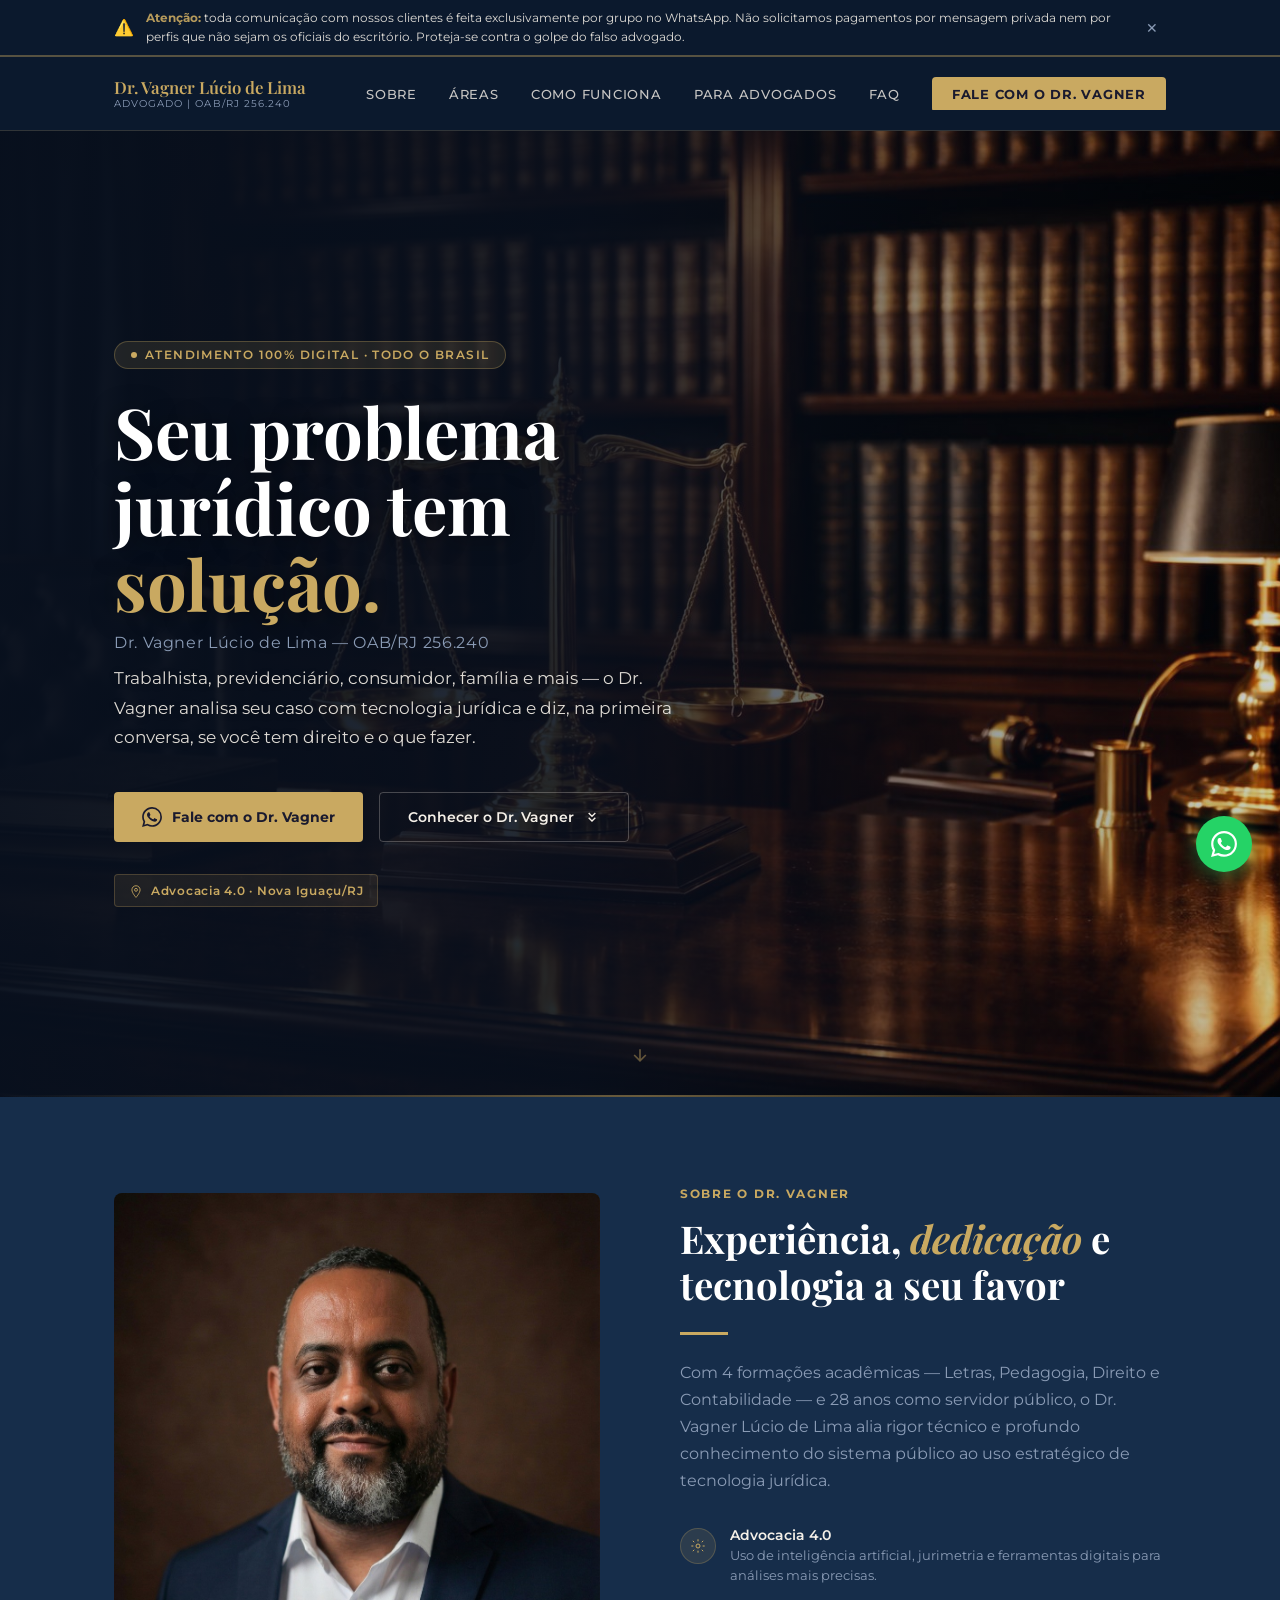
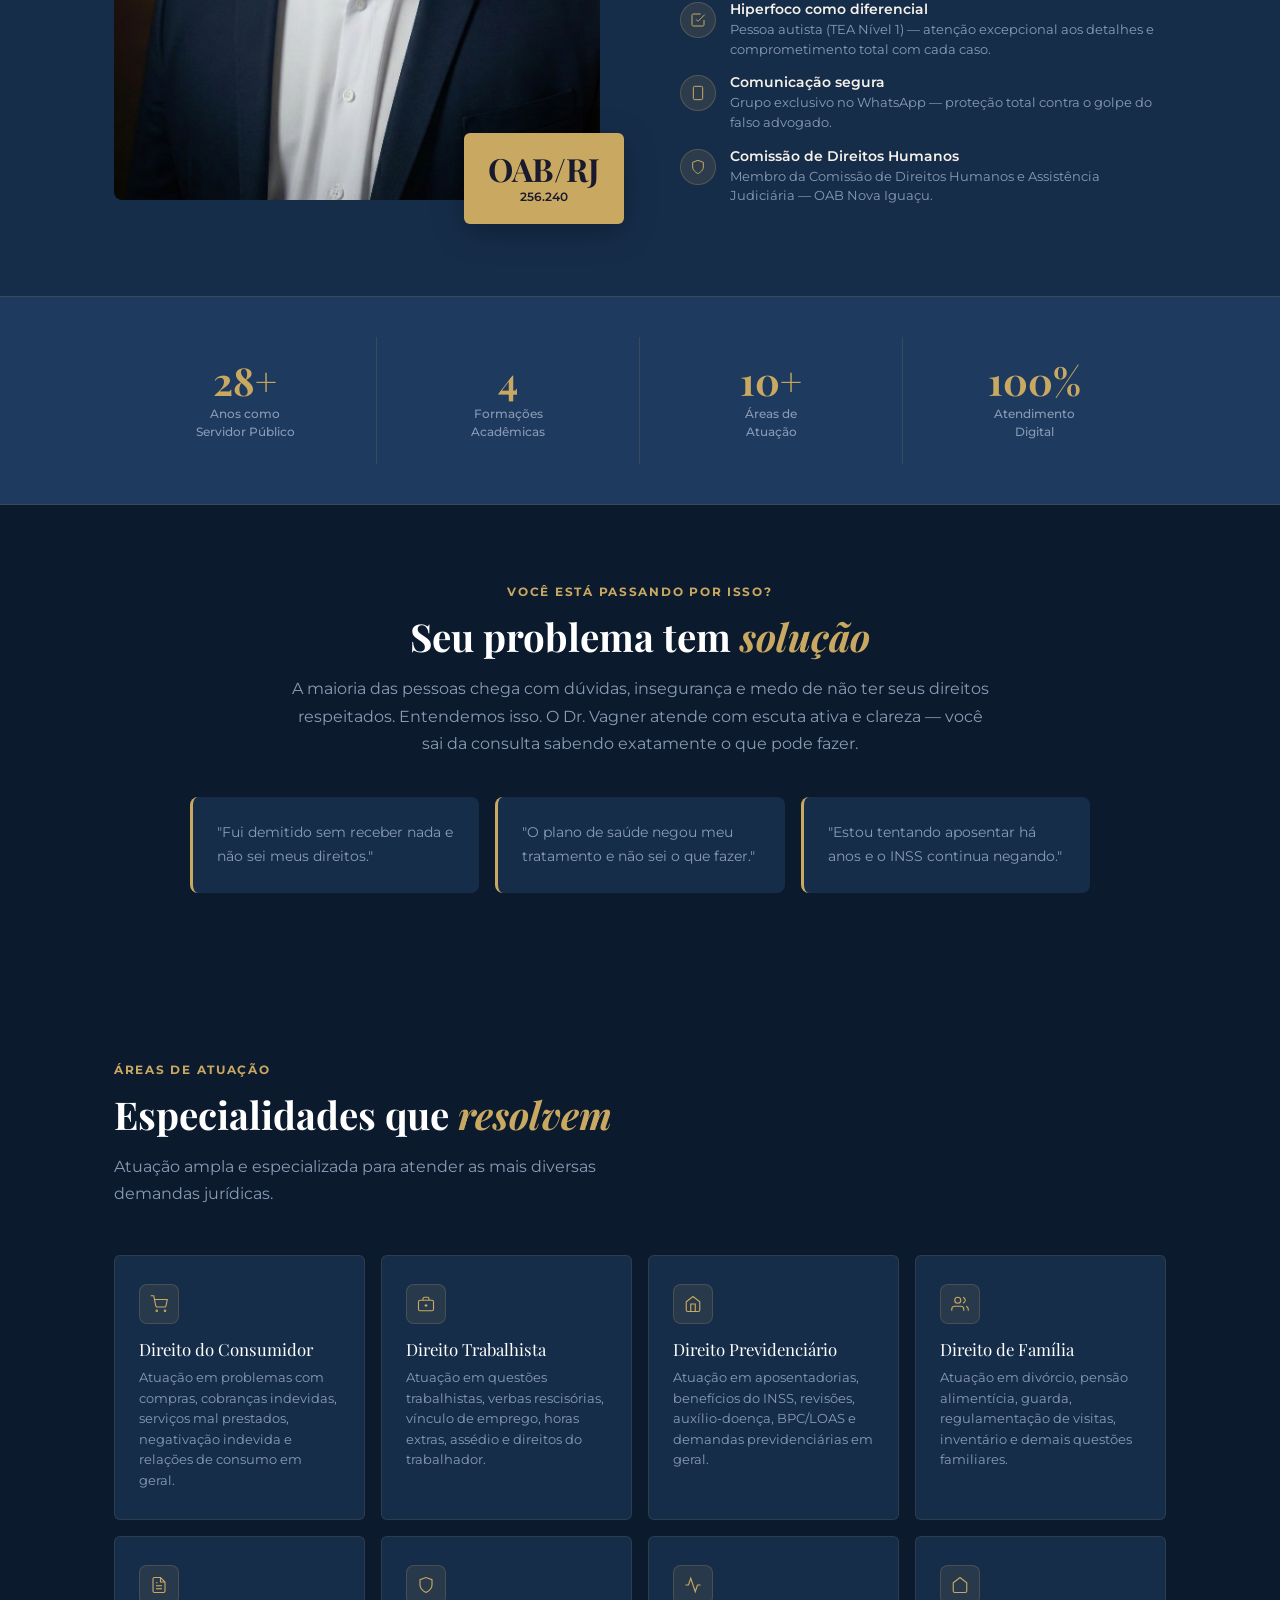
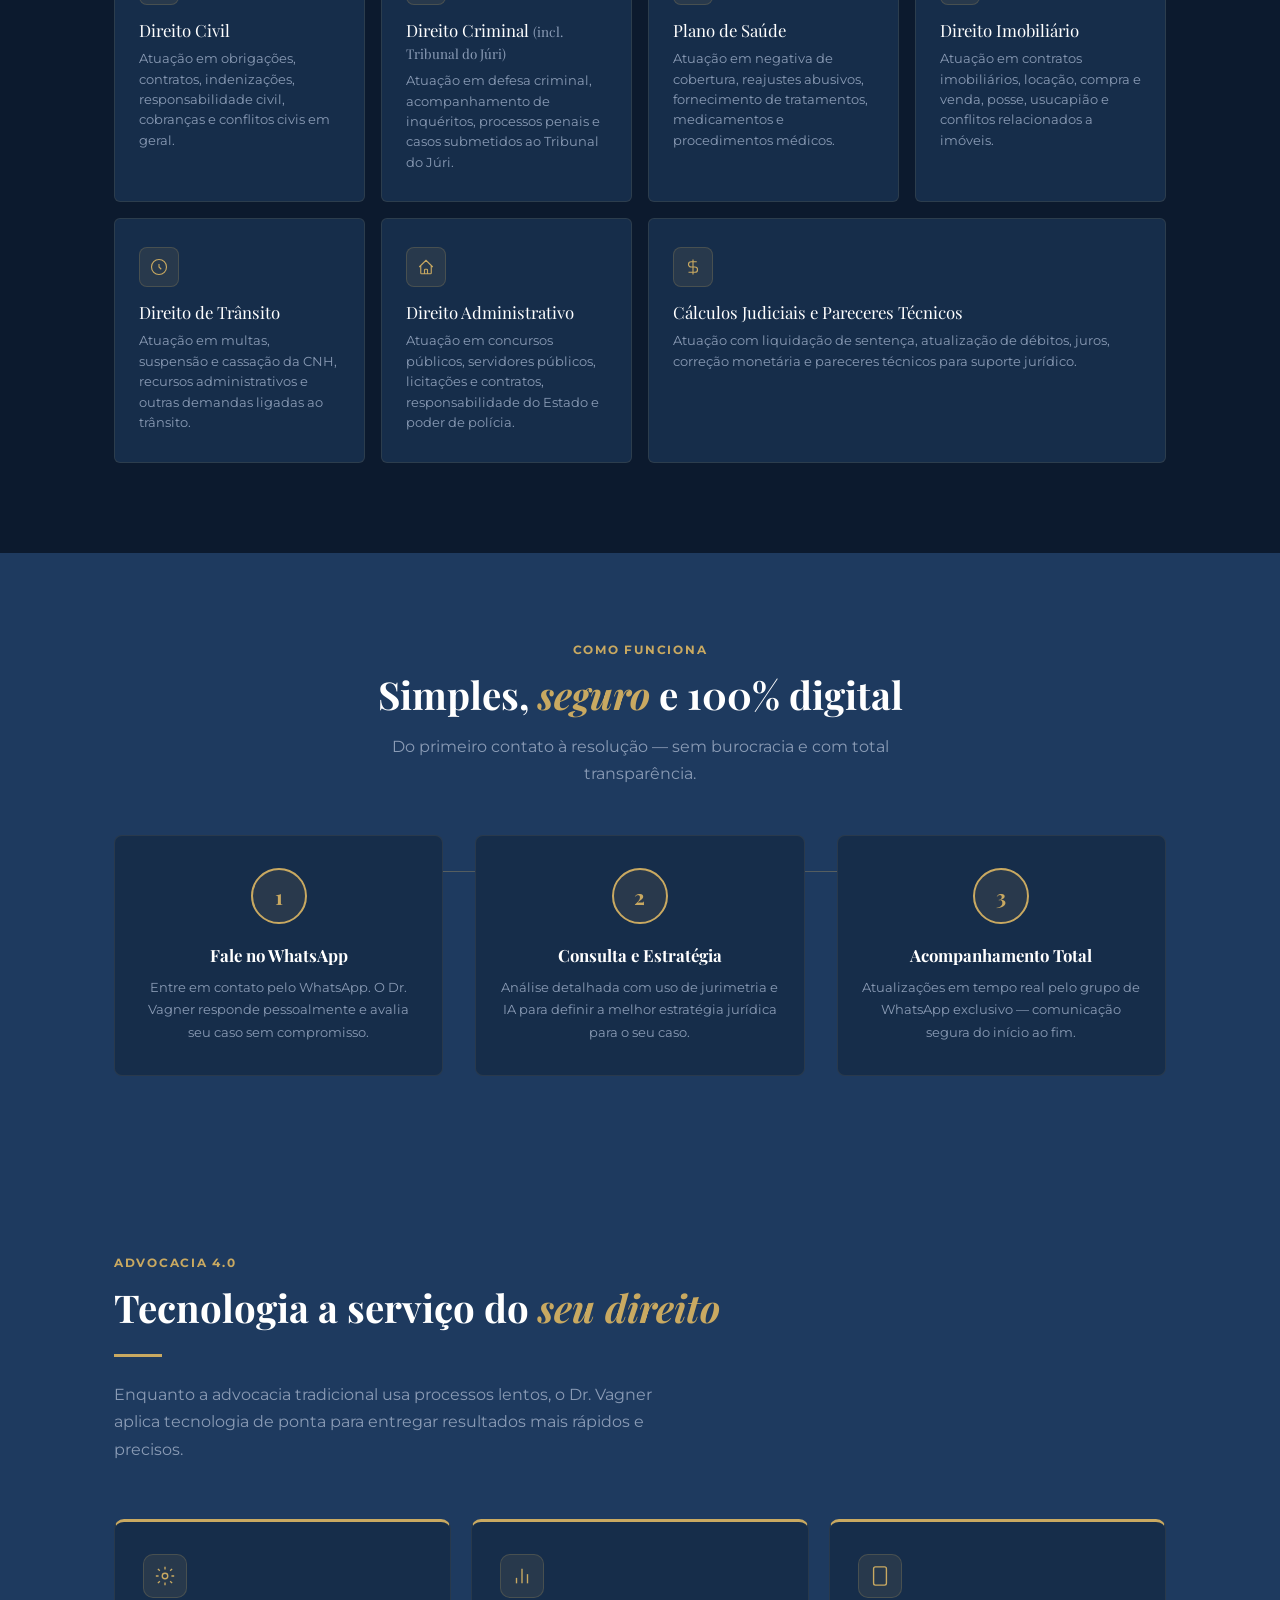
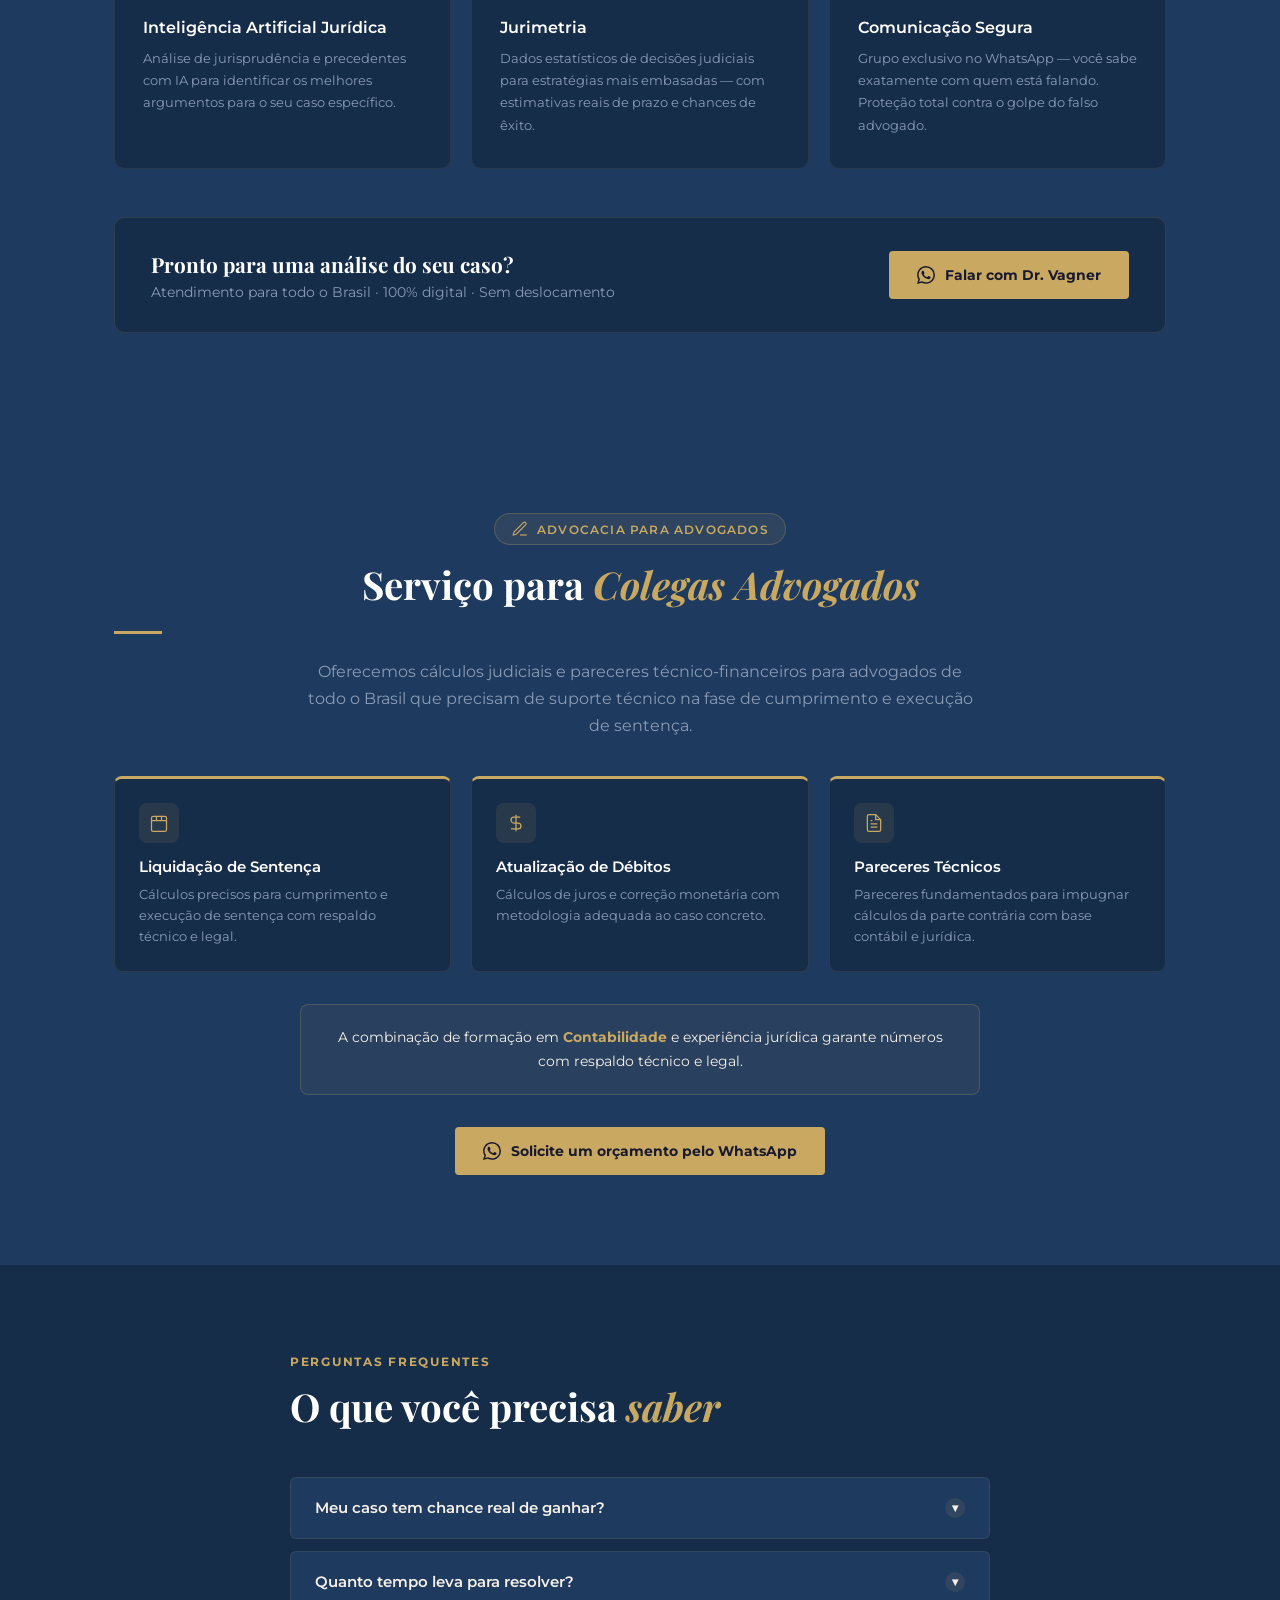
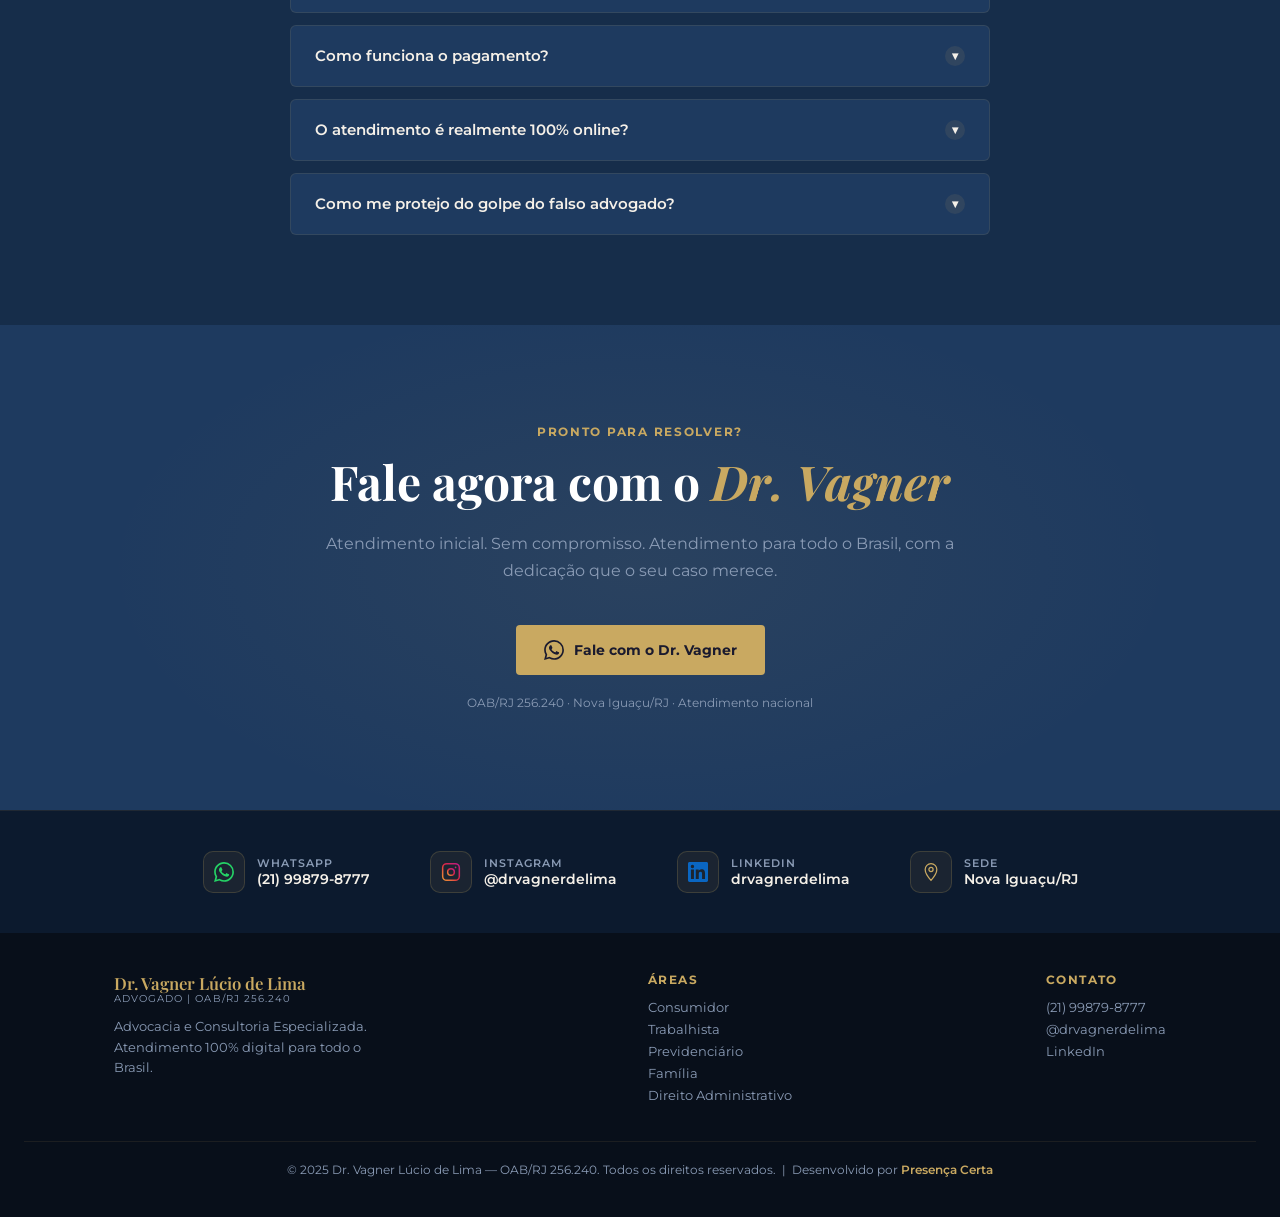
==== commit cb9ac264: "Add files via upload" ====
--- a/index.html
+++ b/index.html
@@ -4,14 +4,15 @@
   <meta charset="UTF-8">
   <meta name="viewport" content="width=device-width, initial-scale=1.0">
   <title>Dr. Vagner Lúcio de Lima | Advogado | OAB/RJ 256.240 | Nova Iguaçu</title>
-  <meta name="description" content="Advogado com atendimento virtual em todo o Brasil. Consumidor, Trabalhista, Previdenciário, Família, Criminal, Plano de Saúde, Administrativo e cálculos judiciais. Advocacia 4.0 com precisão técnica.">
+  <meta name="description" content="Advogado com atendimento virtual em todo o Brasil. Consumidor, Trabalhista, Previdenciário, Família, Criminal, Plano de Saúde, Administrativo e cálculos judiciais. Advocacia 4.0.">
   <meta name="keywords" content="advogado nova iguaçu, advogado online, direito trabalhista, direito previdenciário, plano de saúde negativa, cálculos judiciais, advocacia 4.0, OAB RJ, advogado baixada fluminense">
   <meta name="robots" content="index, follow">
   <meta property="og:title" content="Dr. Vagner Lúcio de Lima | Advogado | OAB/RJ 256.240 | Nova Iguaçu">
-  <meta property="og:description" content="Advogado com atendimento virtual em todo o Brasil. Advocacia 4.0 com precisão técnica. OAB/RJ 256.240.">
+  <meta property="og:description" content="Advogado com atendimento virtual em todo o Brasil. Advocacia 4.0. OAB/RJ 256.240.">
   <meta property="og:type" content="website">
   <meta property="og:locale" content="pt_BR">
   <link rel="canonical" href="https://drvagnerdelima.com.br">
+  <link rel="icon" type="image/svg+xml" href="/favicon.svg" />
   <link rel="preconnect" href="https://fonts.googleapis.com">
   <link rel="preconnect" href="https://fonts.gstatic.com" crossorigin>
   <link href="https://fonts.googleapis.com/css2?family=Playfair+Display:ital,wght@0,400;0,600;0,700;1,400&family=Montserrat:wght@300;400;500;600;700&display=swap" rel="stylesheet">
@@ -575,7 +576,7 @@
     <div class="nav-inner">
       <div class="nav-logo">
         Dr. Vagner Lúcio de Lima
-        <span>Direito com Precisão</span>
+        <span>Advogado | OAB/RJ 256.240</span>
       </div>
       <ul class="nav-links" id="navLinks">
         <li><a href="#sobre">Sobre</a></li>
@@ -653,7 +654,7 @@
         </div>
         <div class="sobre-text reveal">
           <div class="section-tag">Sobre o Dr. Vagner</div>
-          <h2 class="section-title">Experiência, <em>precisão</em> e tecnologia a seu favor</h2>
+          <h2 class="section-title">Experiência, <em>dedicação</em> e tecnologia a seu favor</h2>
           <div class="divider"></div>
           <p class="section-desc">
             Com 4 formações acadêmicas — Letras, Pedagogia, Direito e Contabilidade — e 28 anos como servidor público,
@@ -1036,7 +1037,7 @@
     <div class="cta-inner">
       <div class="section-tag reveal" style="justify-content:center; display:flex;">Pronto para resolver?</div>
       <h2 class="section-title reveal">Fale agora com o <em>Dr. Vagner</em></h2>
-      <p class="cta-desc reveal">Atendimento inicial. Sem compromisso. Atendimento para todo o Brasil, com a precisão técnica que o seu caso merece.</p>
+      <p class="cta-desc reveal">Atendimento inicial. Sem compromisso. Atendimento para todo o Brasil, com a dedicação que o seu caso merece.</p>
       <div class="cta-btns reveal">
         <a href="https://wa.me/5521998798777?text=Olá%20Dr.%20Vagner!%20Vim%20pelo%20site%20e%20gostaria%20de%20uma%20consulta%20gratuita%20sobre%20meu%20caso."
            onclick="trackWhatsAppConversion(event, this.href)"
@@ -1117,7 +1118,7 @@
       <div class="footer-brand">
         <div class="nav-logo">
           Dr. Vagner Lúcio de Lima
-          <span>Direito com Precisão — OAB/RJ 256.240</span>
+          <span>Advogado | OAB/RJ 256.240</span>
         </div>
         <p>Advocacia e Consultoria Especializada. Atendimento 100% digital para todo o Brasil.</p>
       </div>
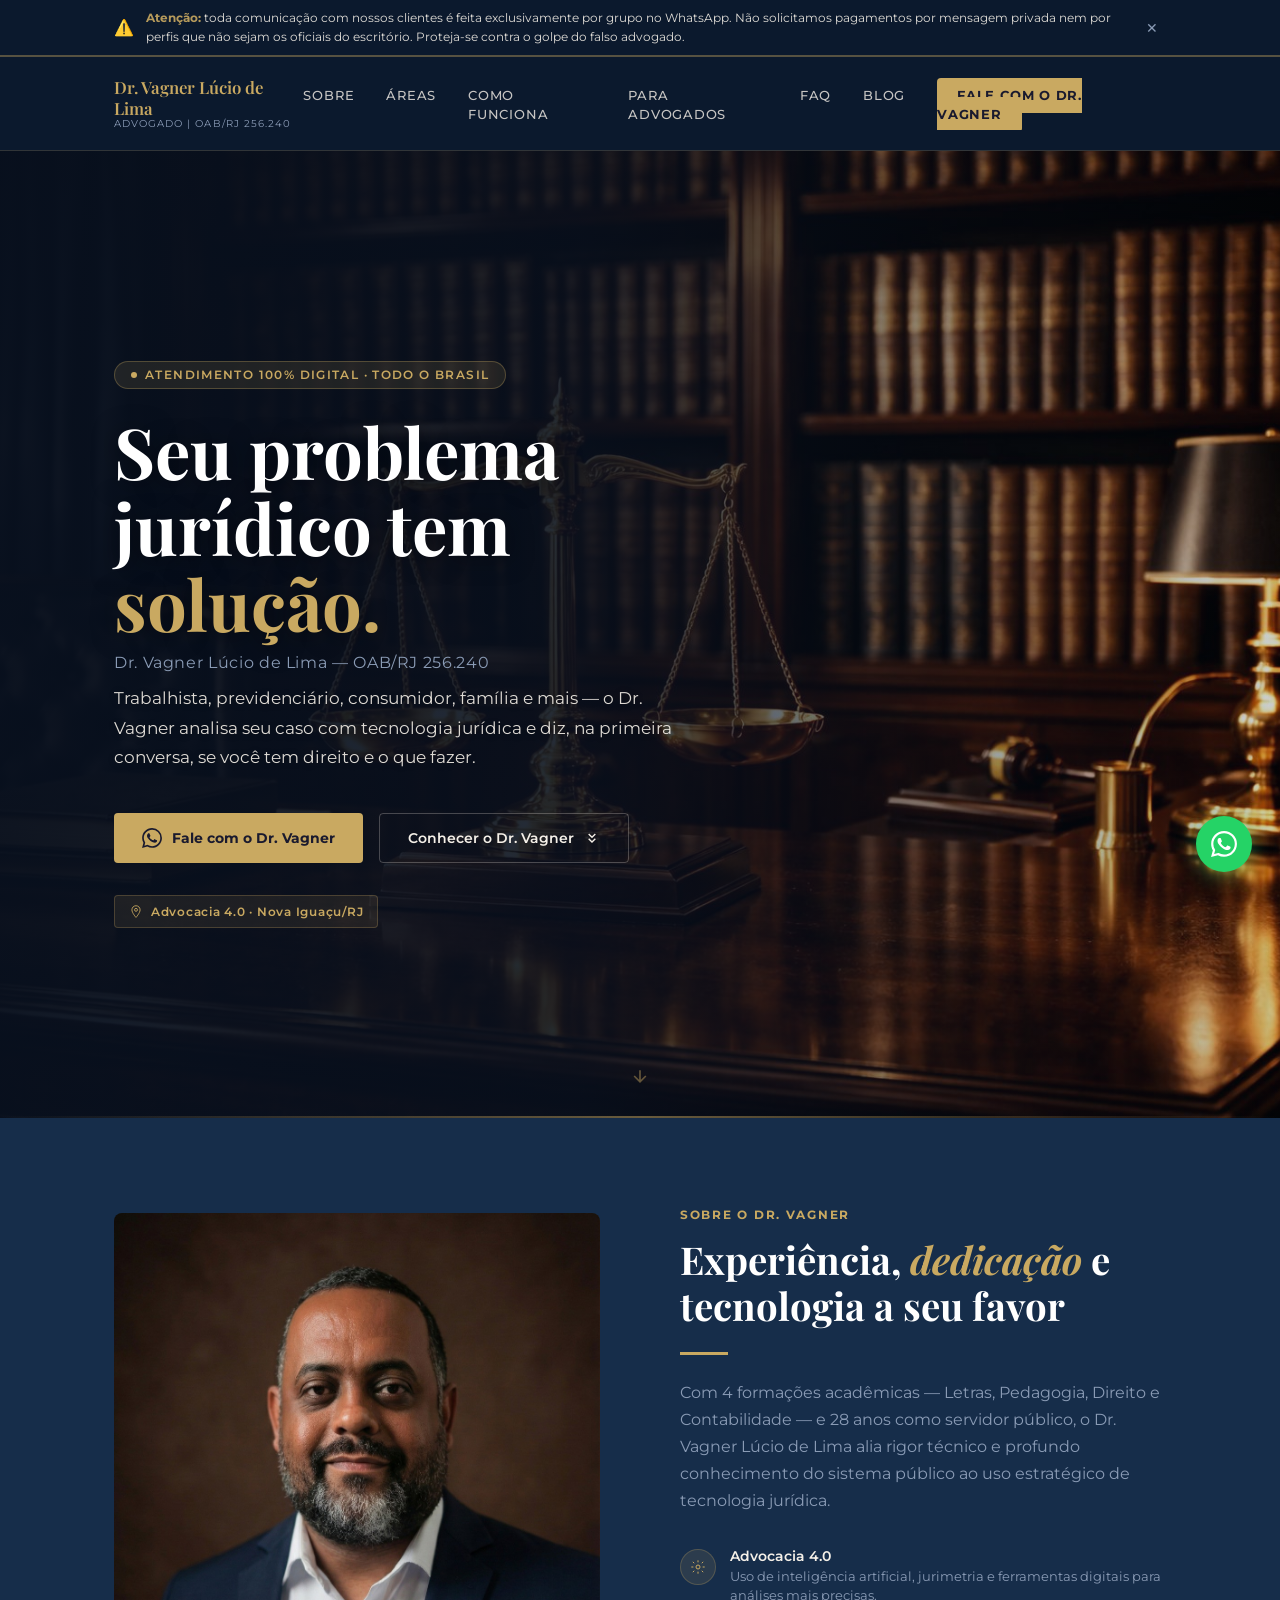
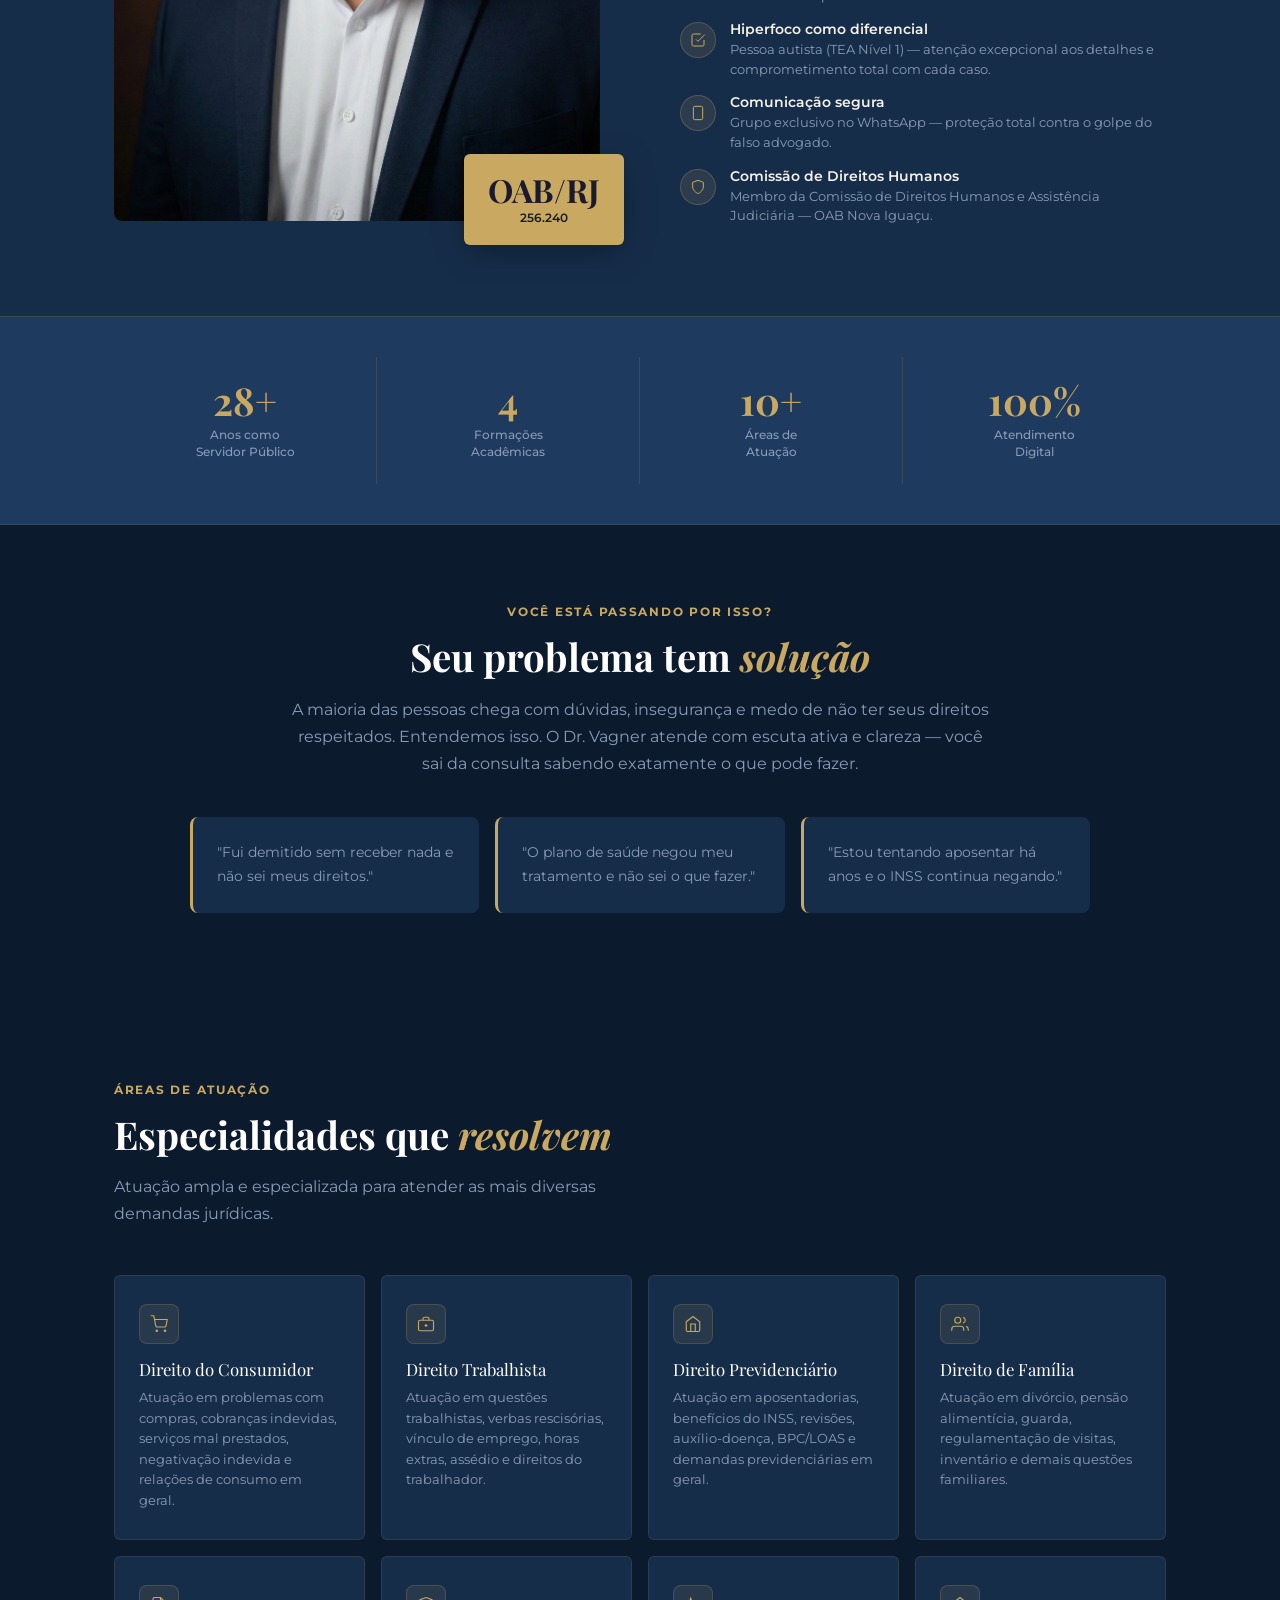
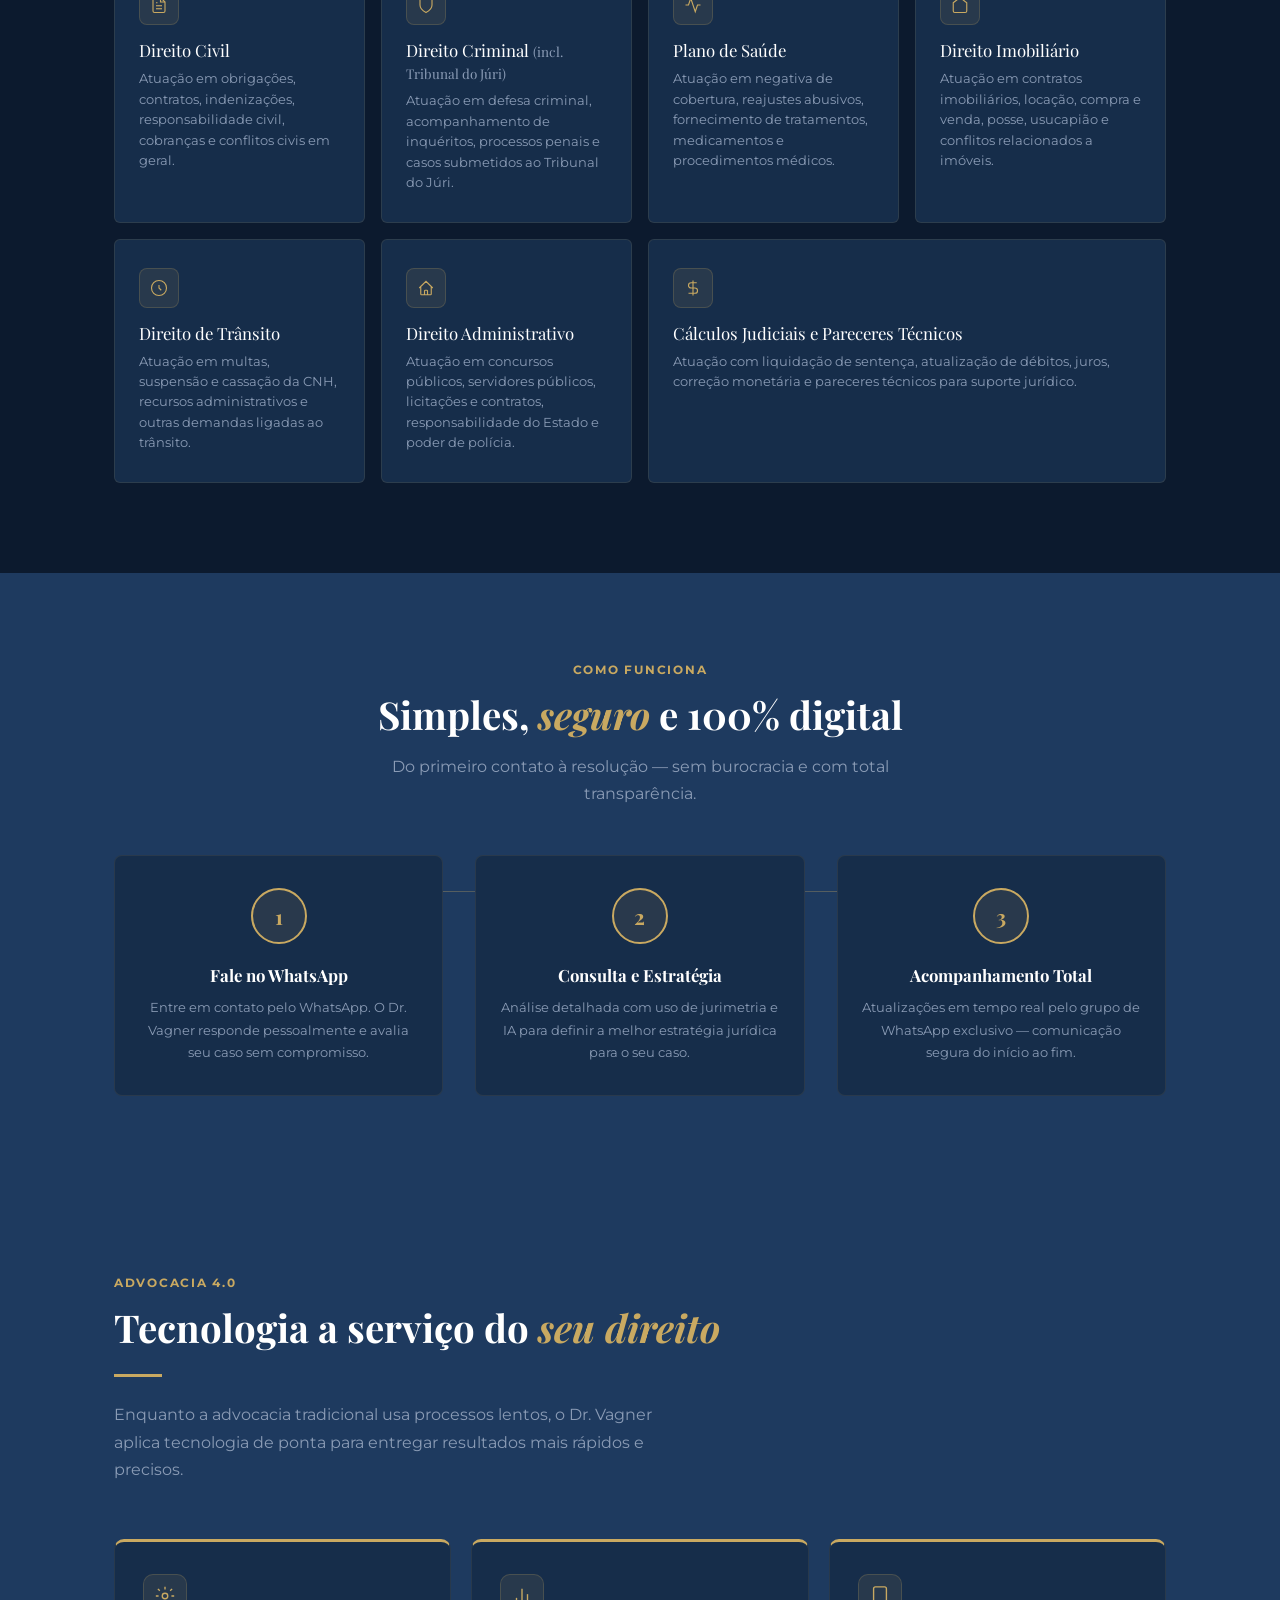
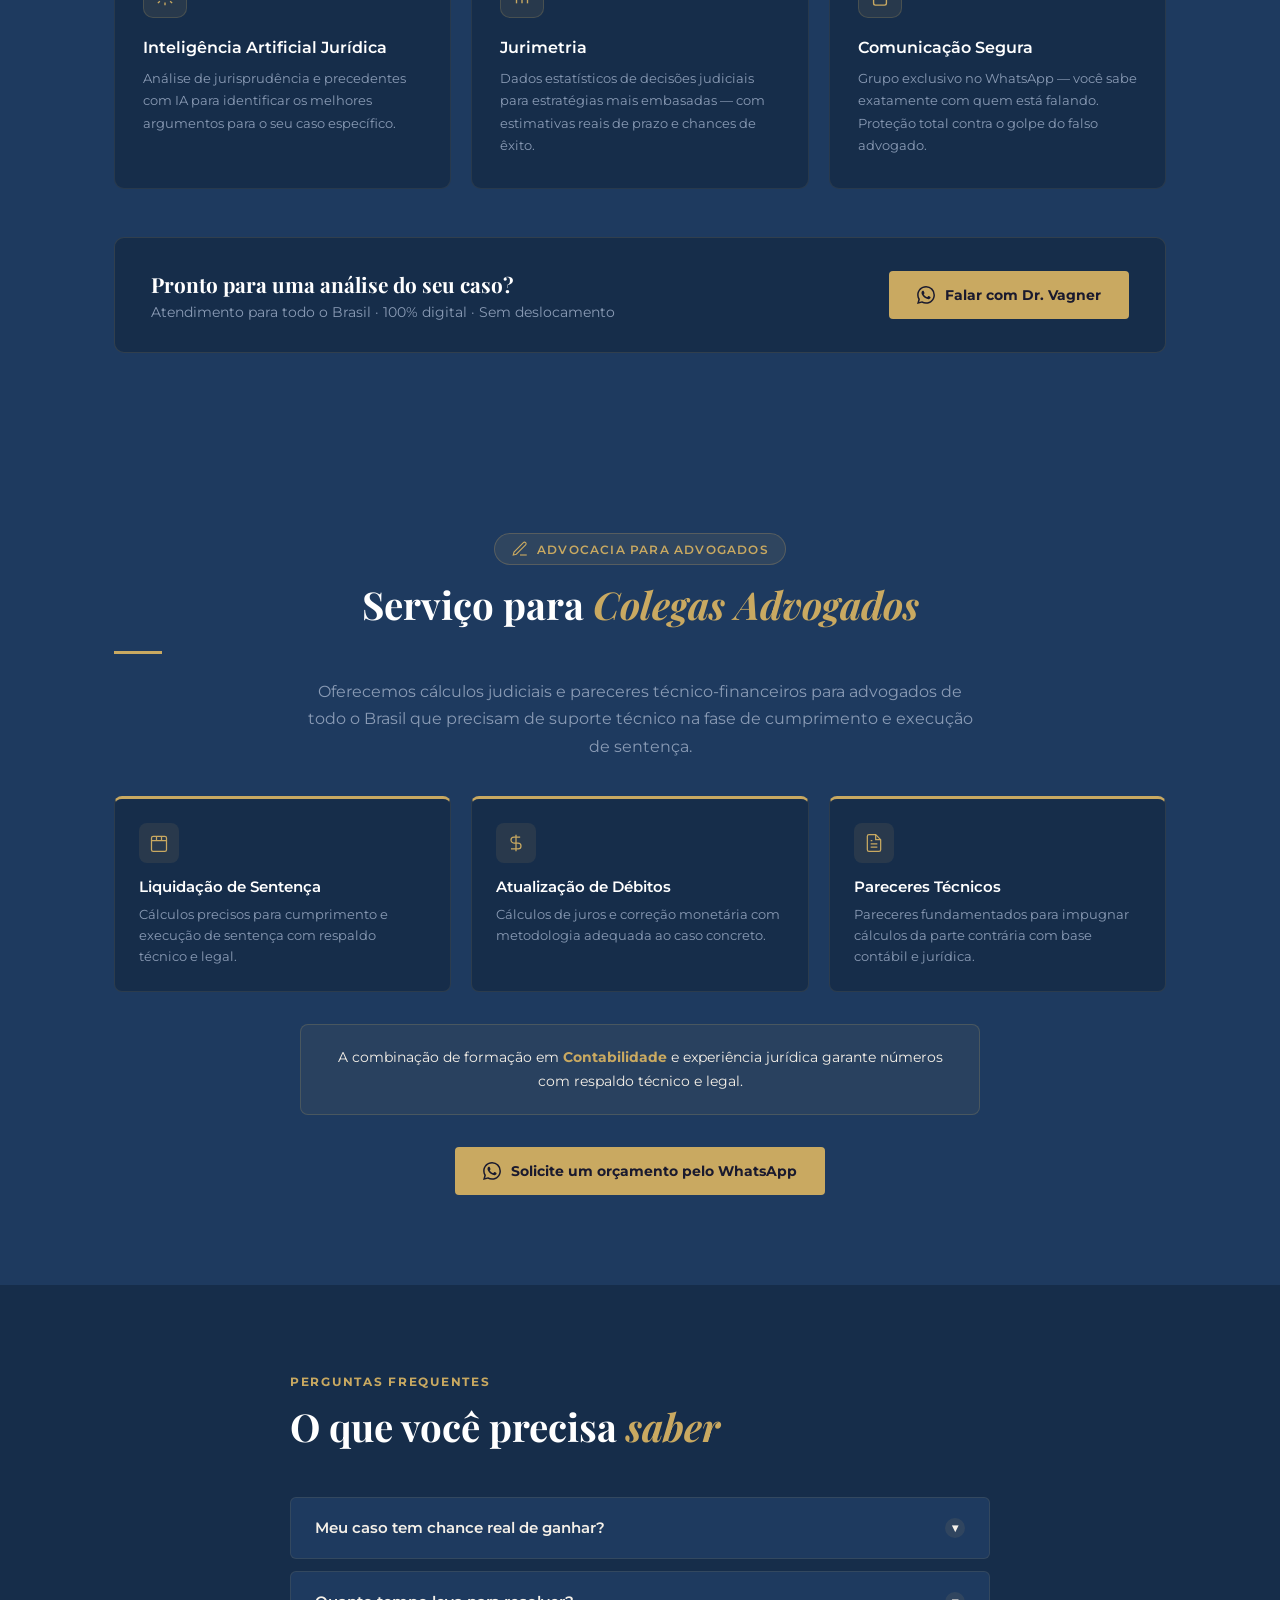
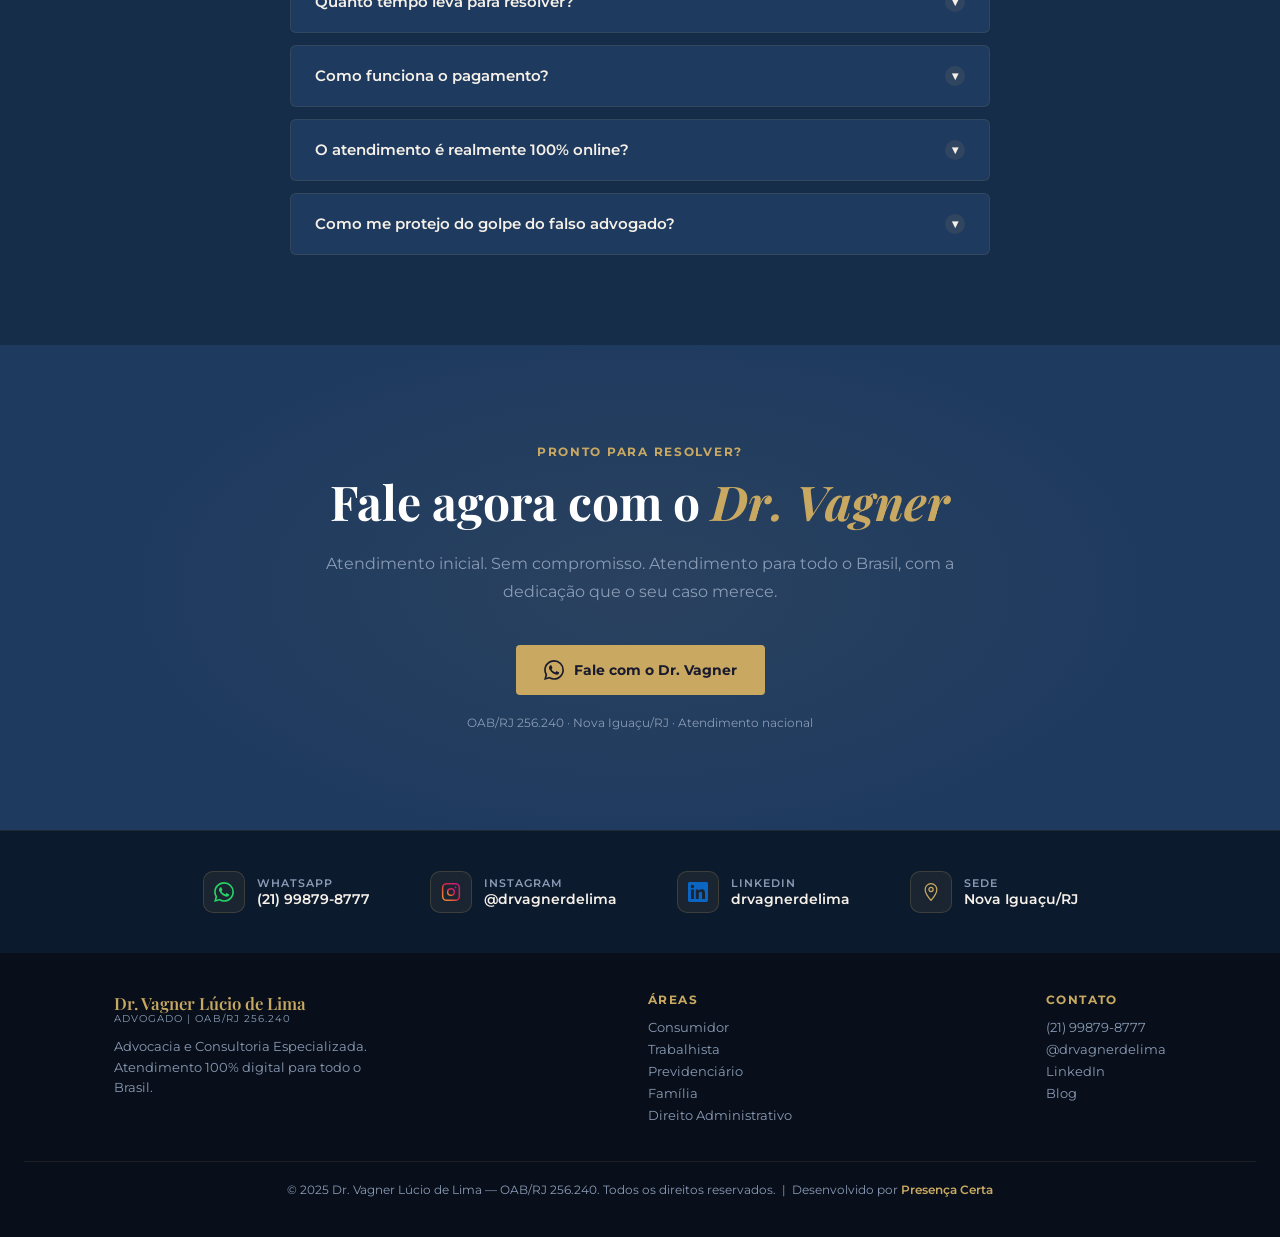
==== commit ce78692a: "Add files via upload" ====
--- a/index.html
+++ b/index.html
@@ -584,6 +584,7 @@
         <li><a href="#como">Como Funciona</a></li>
         <li><a href="#colegas">Para Advogados</a></li>
         <li><a href="#faq">FAQ</a></li>
+        <li><a href="https://blog.vagnerdelima.adv.br" target="_blank" rel="noopener noreferrer">Blog</a></li>
         <li>
           <a href="https://wa.me/5521998798777?text=Olá%20Dr.%20Vagner!%20Vim%20pelo%20site%20e%20gostaria%20de%20falar%20sobre%20meu%20caso."
              onclick="trackWhatsAppConversion(event, this.href)"
@@ -1135,6 +1136,7 @@
         <a href="https://wa.me/5521998798777" onclick="trackWhatsAppConversion(event, this.href)" target="_blank">(21) 99879-8777</a>
         <a href="https://www.instagram.com/drvagnerdelima/" target="_blank">@drvagnerdelima</a>
         <a href="https://www.linkedin.com/in/drvagnerdelima/" target="_blank">LinkedIn</a>
+        <a href="https://blog.vagnerdelima.adv.br" target="_blank" rel="noopener noreferrer">Blog</a>
       </div>
     </div>
     <div class="footer-divider"></div>
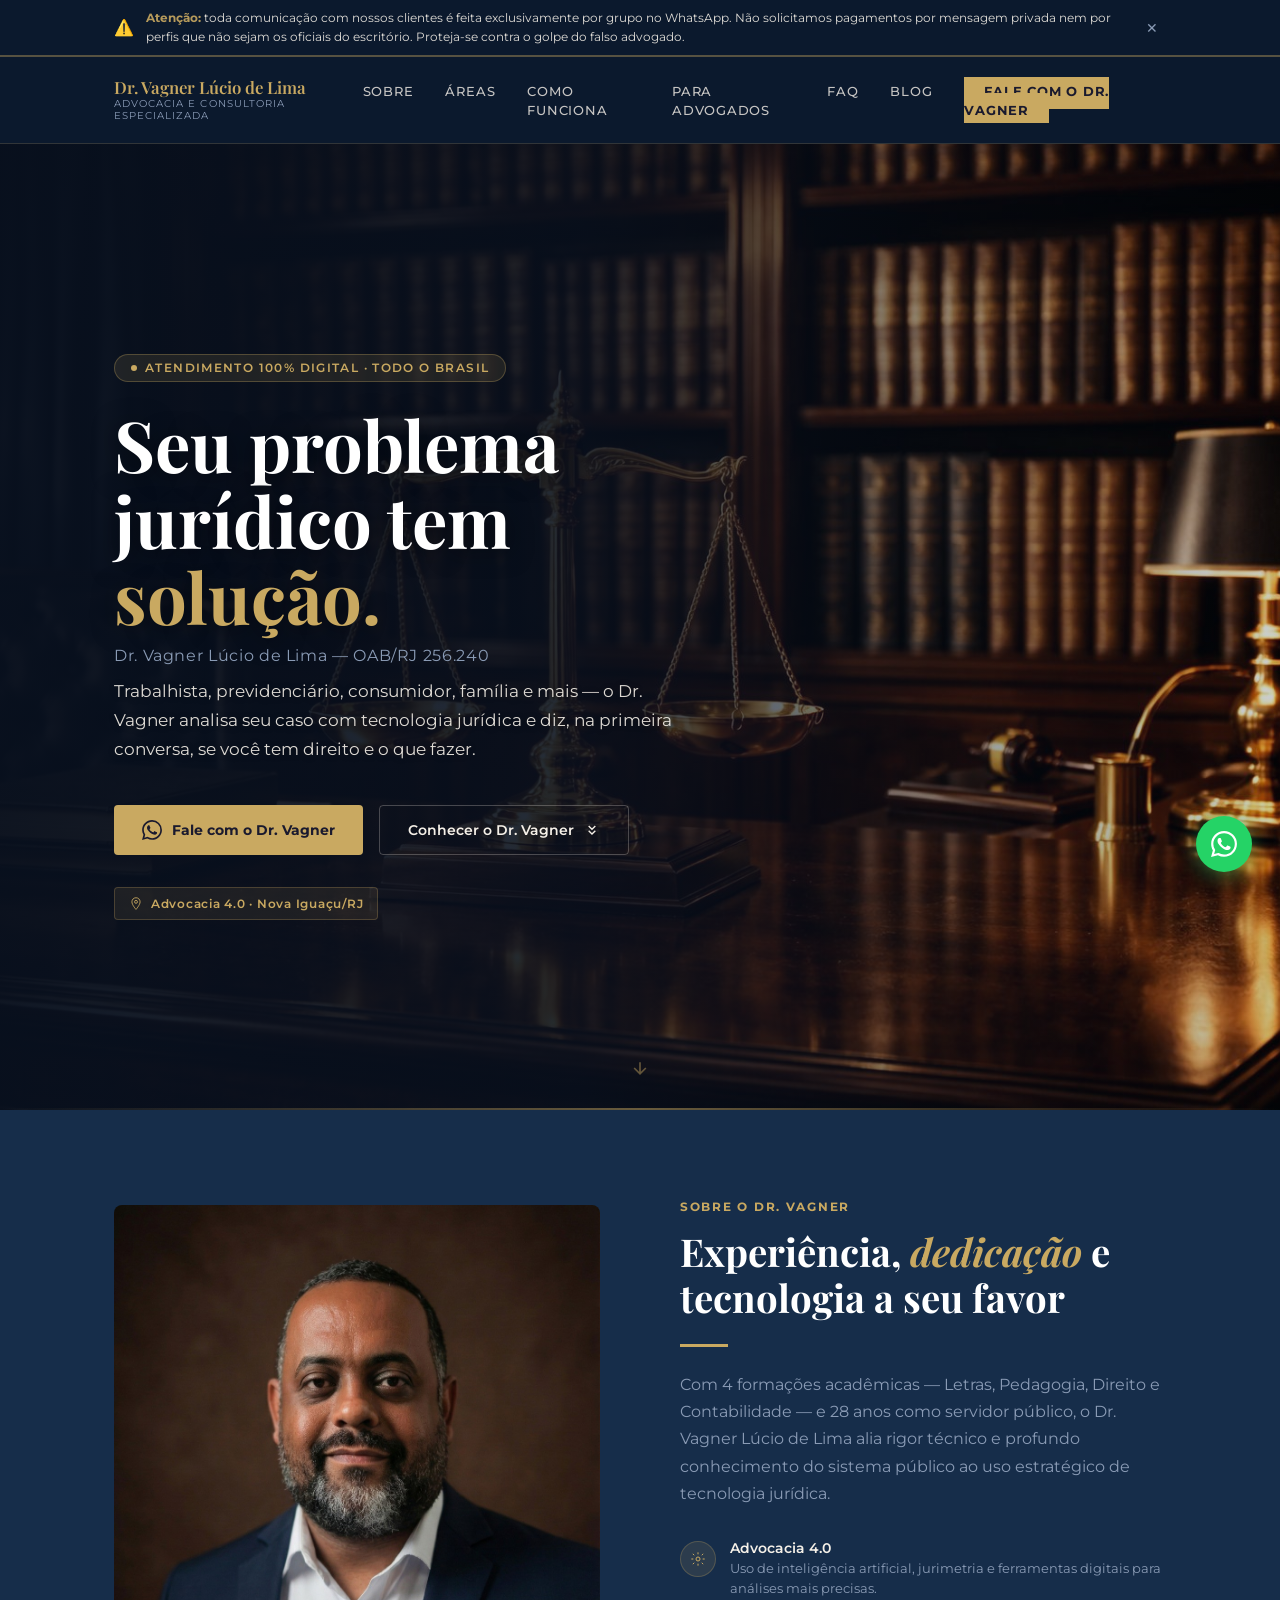
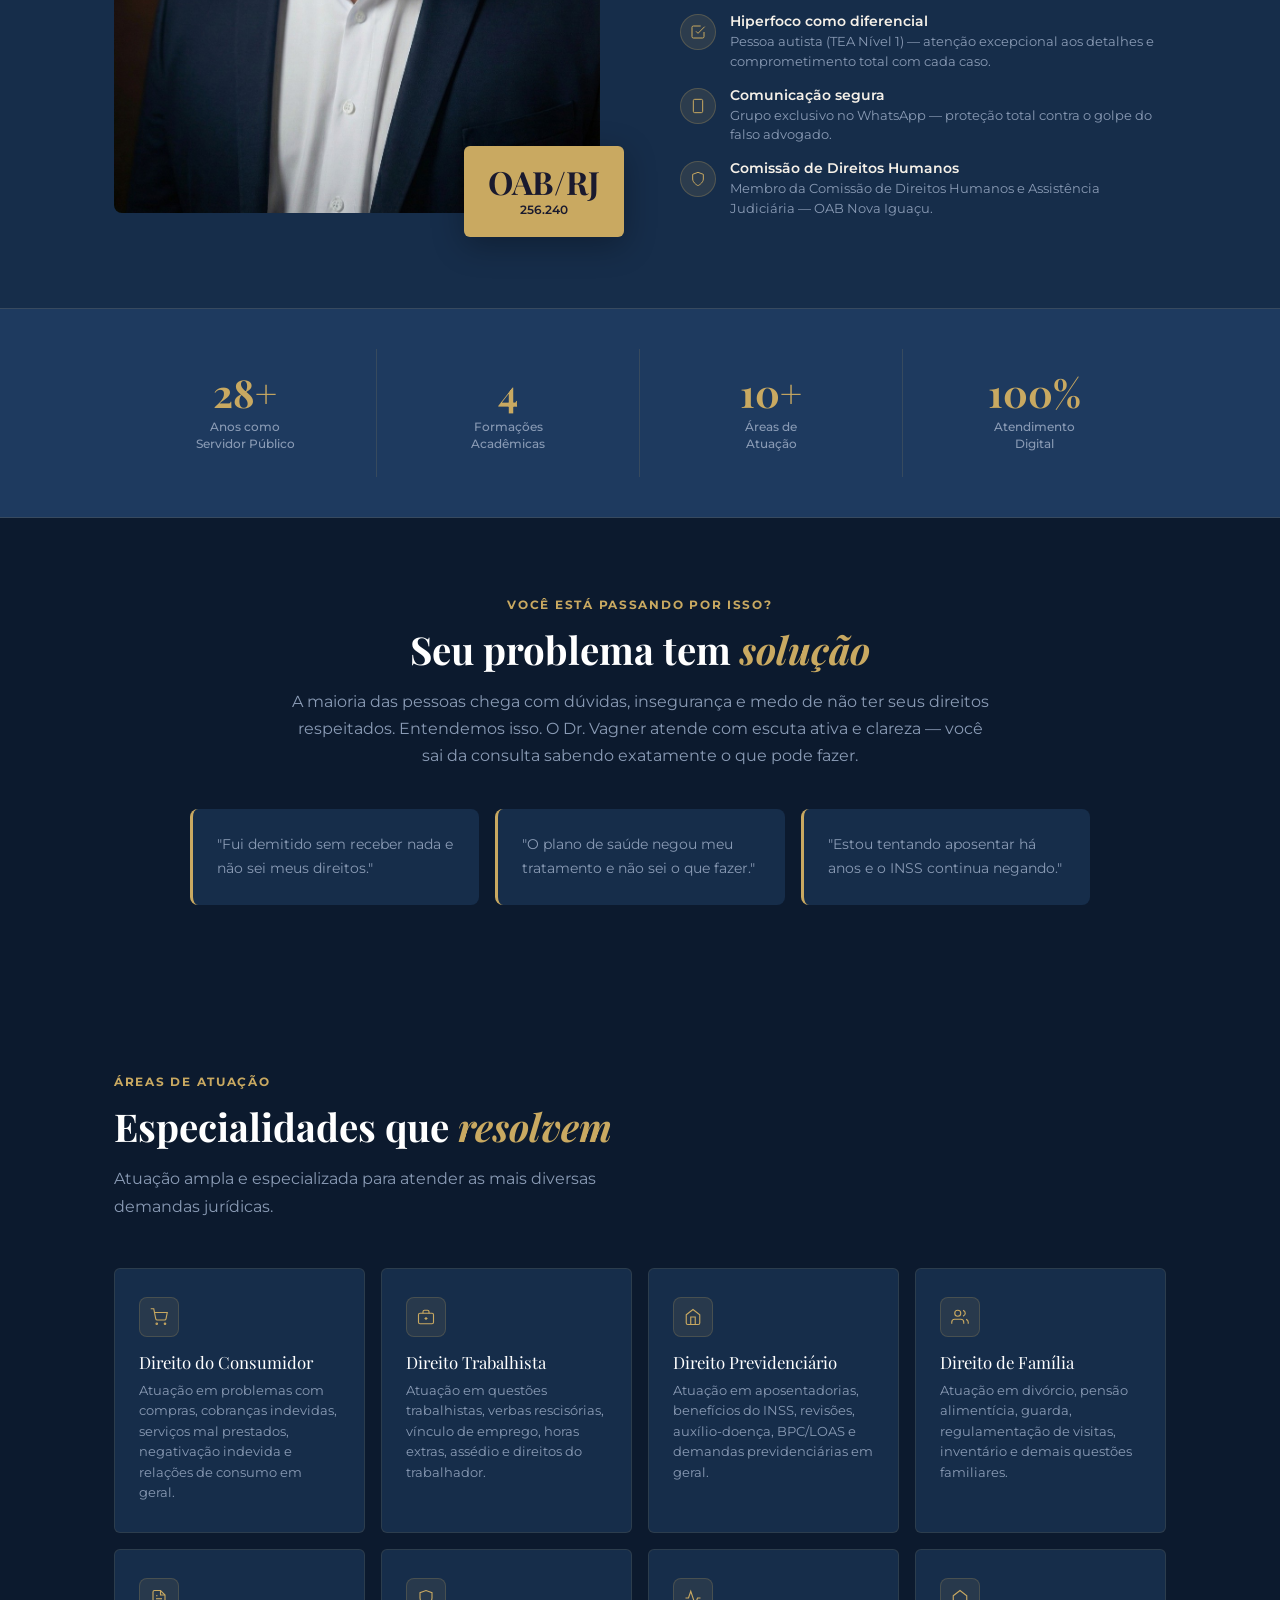
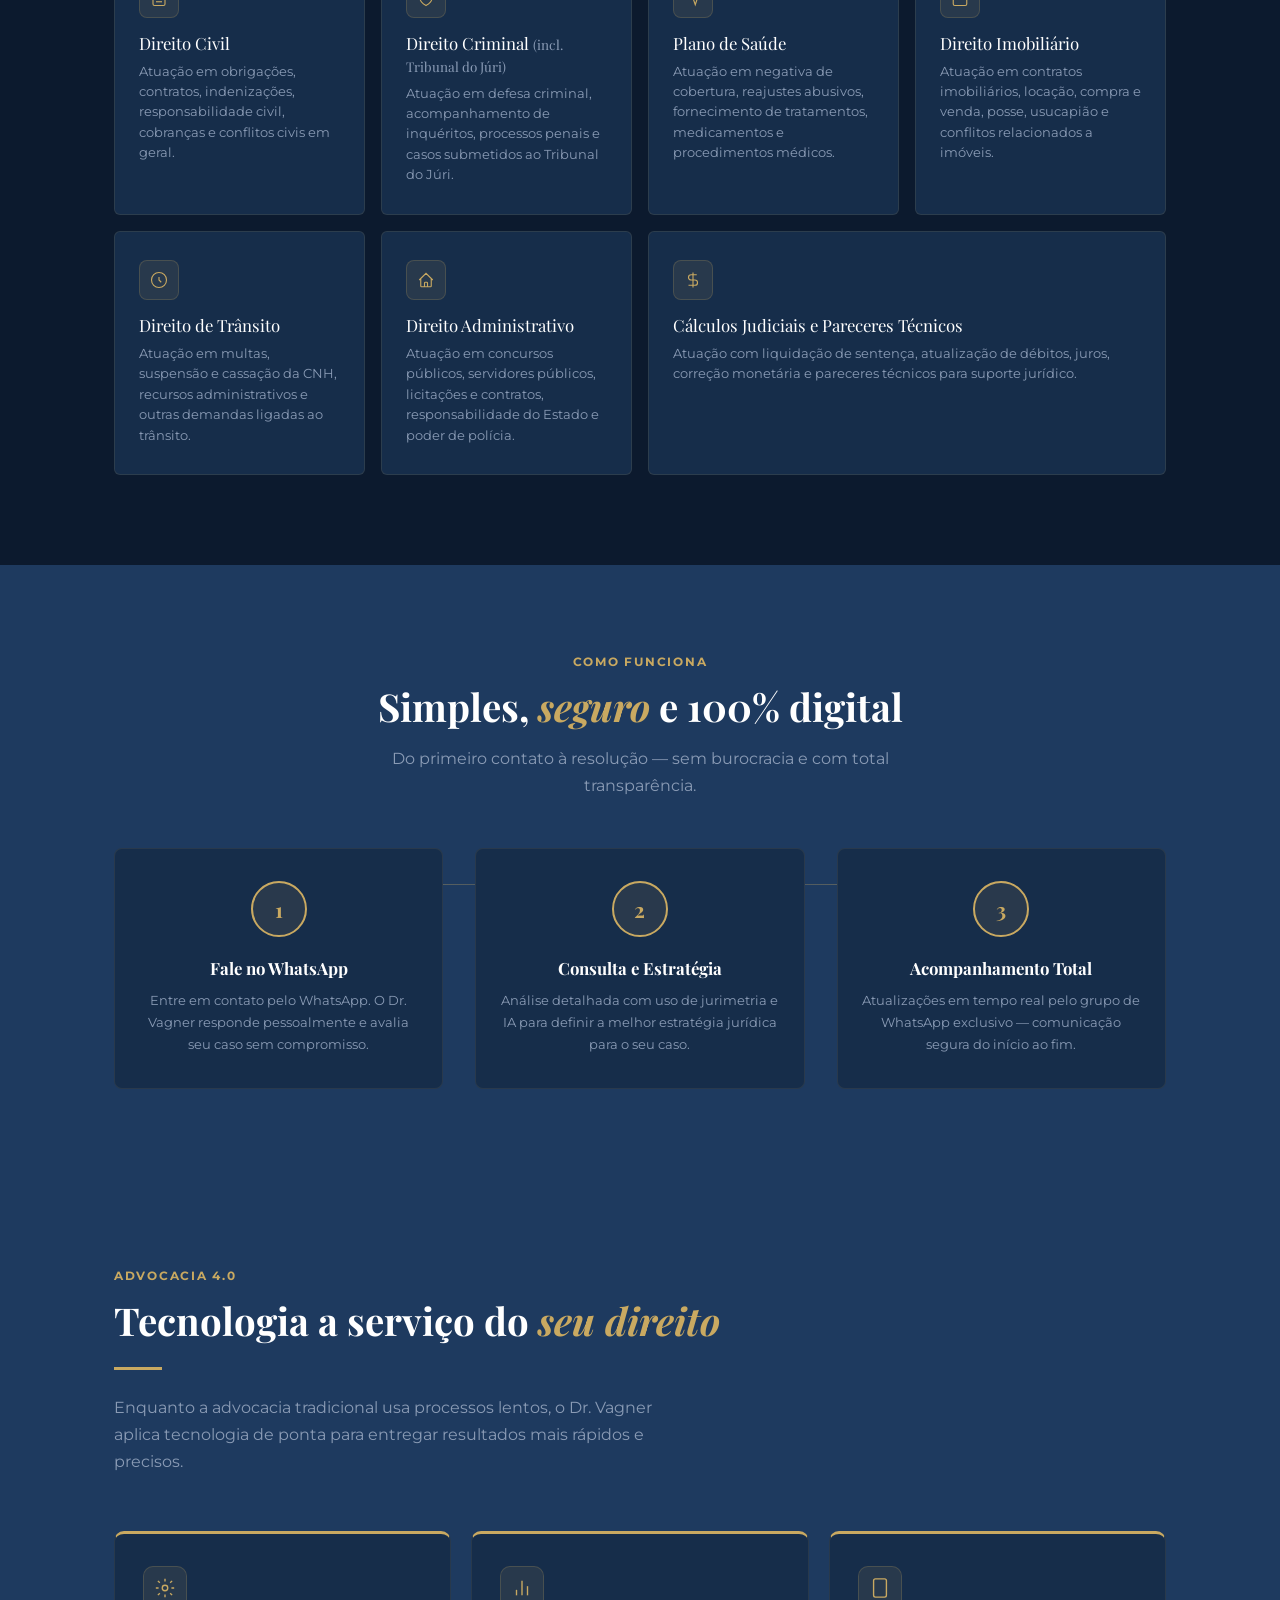
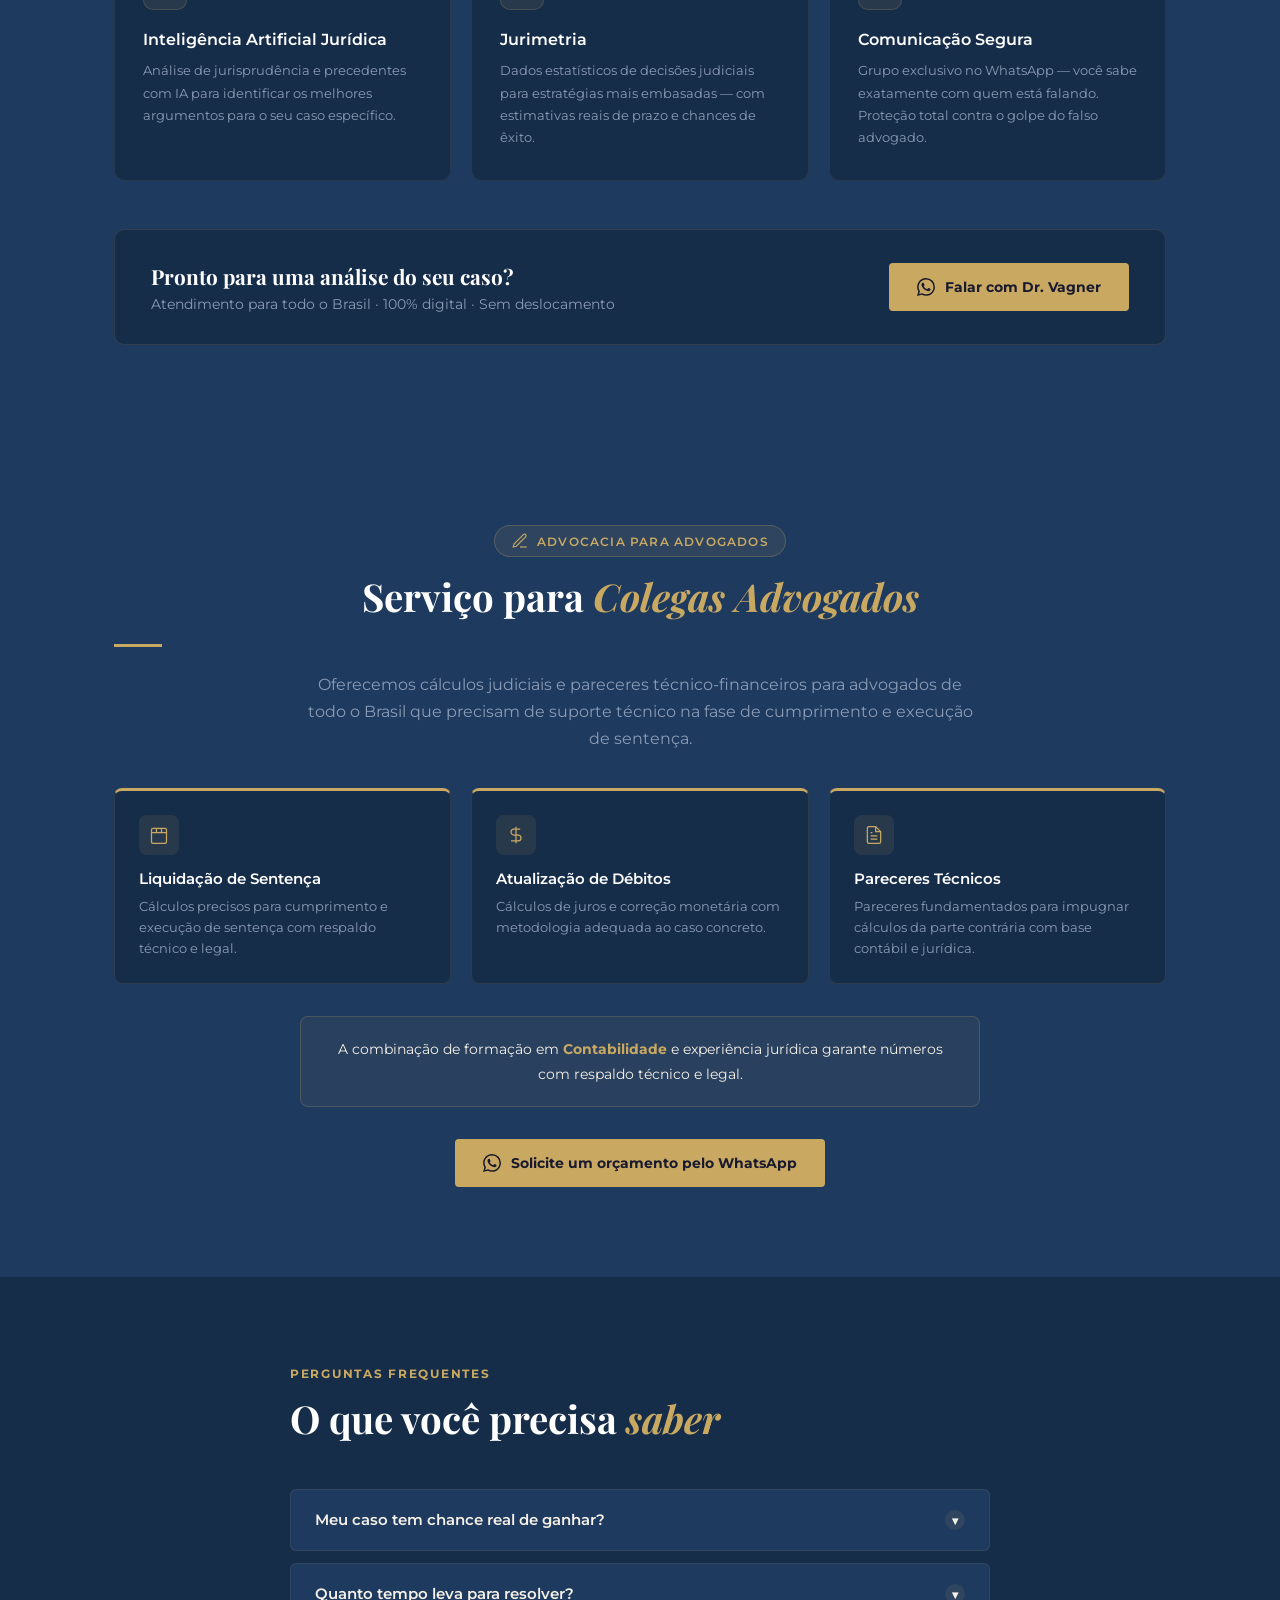
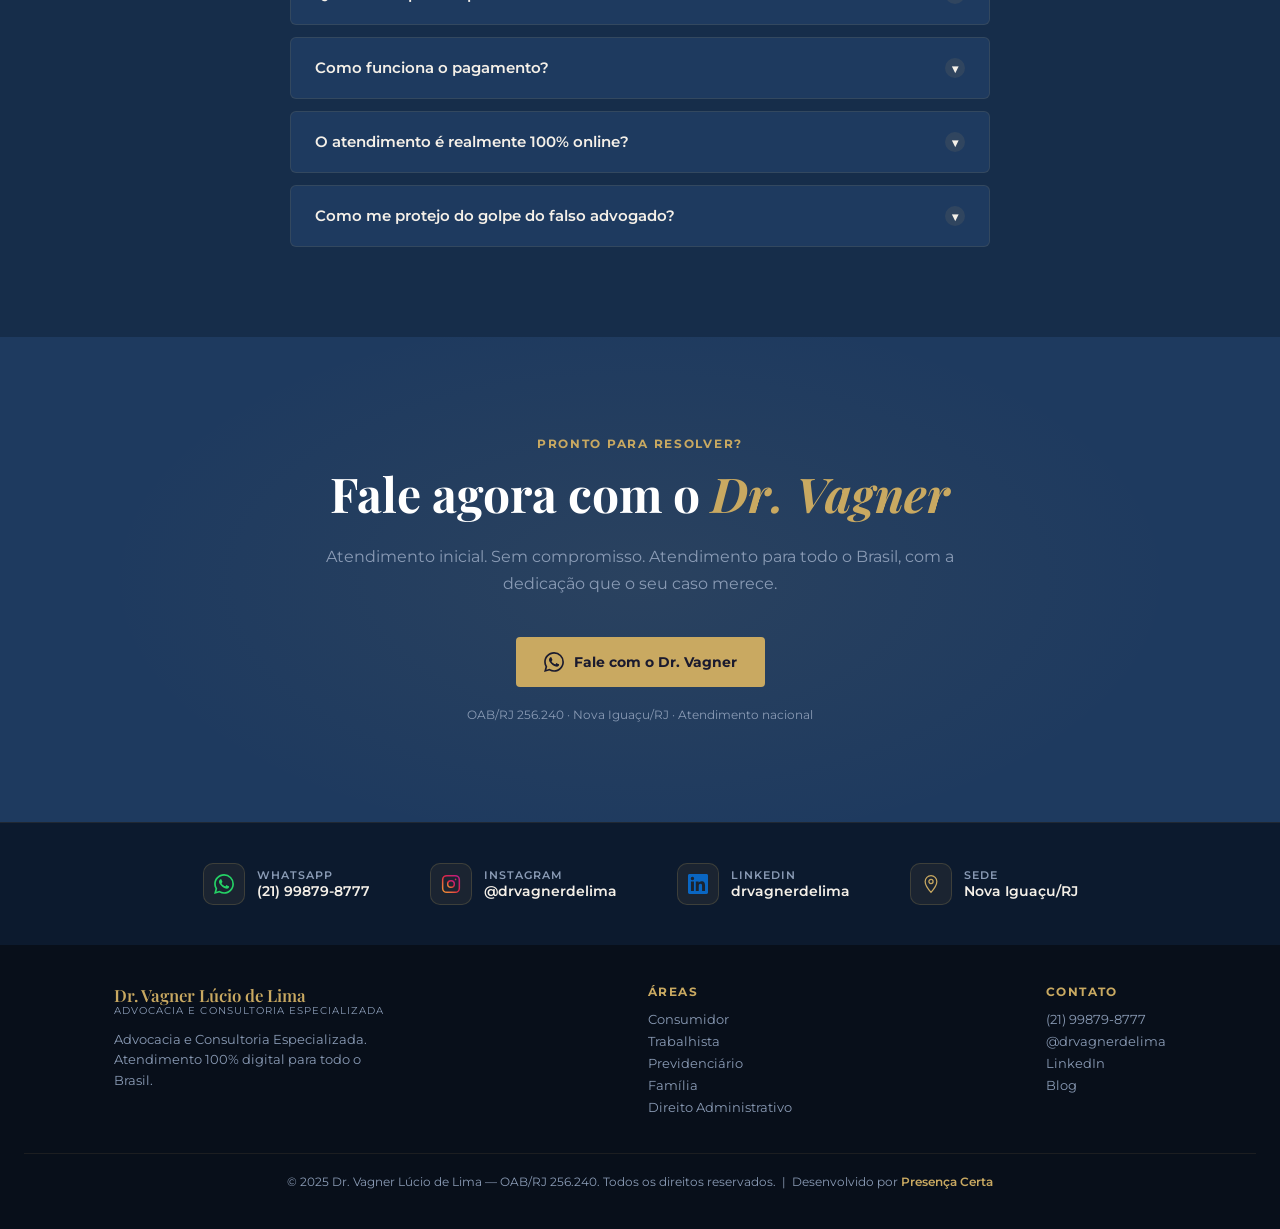
==== commit 7305d611: "Add files via upload" ====
--- a/index.html
+++ b/index.html
@@ -576,7 +576,7 @@
     <div class="nav-inner">
       <div class="nav-logo">
         Dr. Vagner Lúcio de Lima
-        <span>Advogado | OAB/RJ 256.240</span>
+        <span>Advocacia e Consultoria Especializada</span>
       </div>
       <ul class="nav-links" id="navLinks">
         <li><a href="#sobre">Sobre</a></li>
@@ -1119,7 +1119,7 @@
       <div class="footer-brand">
         <div class="nav-logo">
           Dr. Vagner Lúcio de Lima
-          <span>Advogado | OAB/RJ 256.240</span>
+          <span>Advocacia e Consultoria Especializada</span>
         </div>
         <p>Advocacia e Consultoria Especializada. Atendimento 100% digital para todo o Brasil.</p>
       </div>
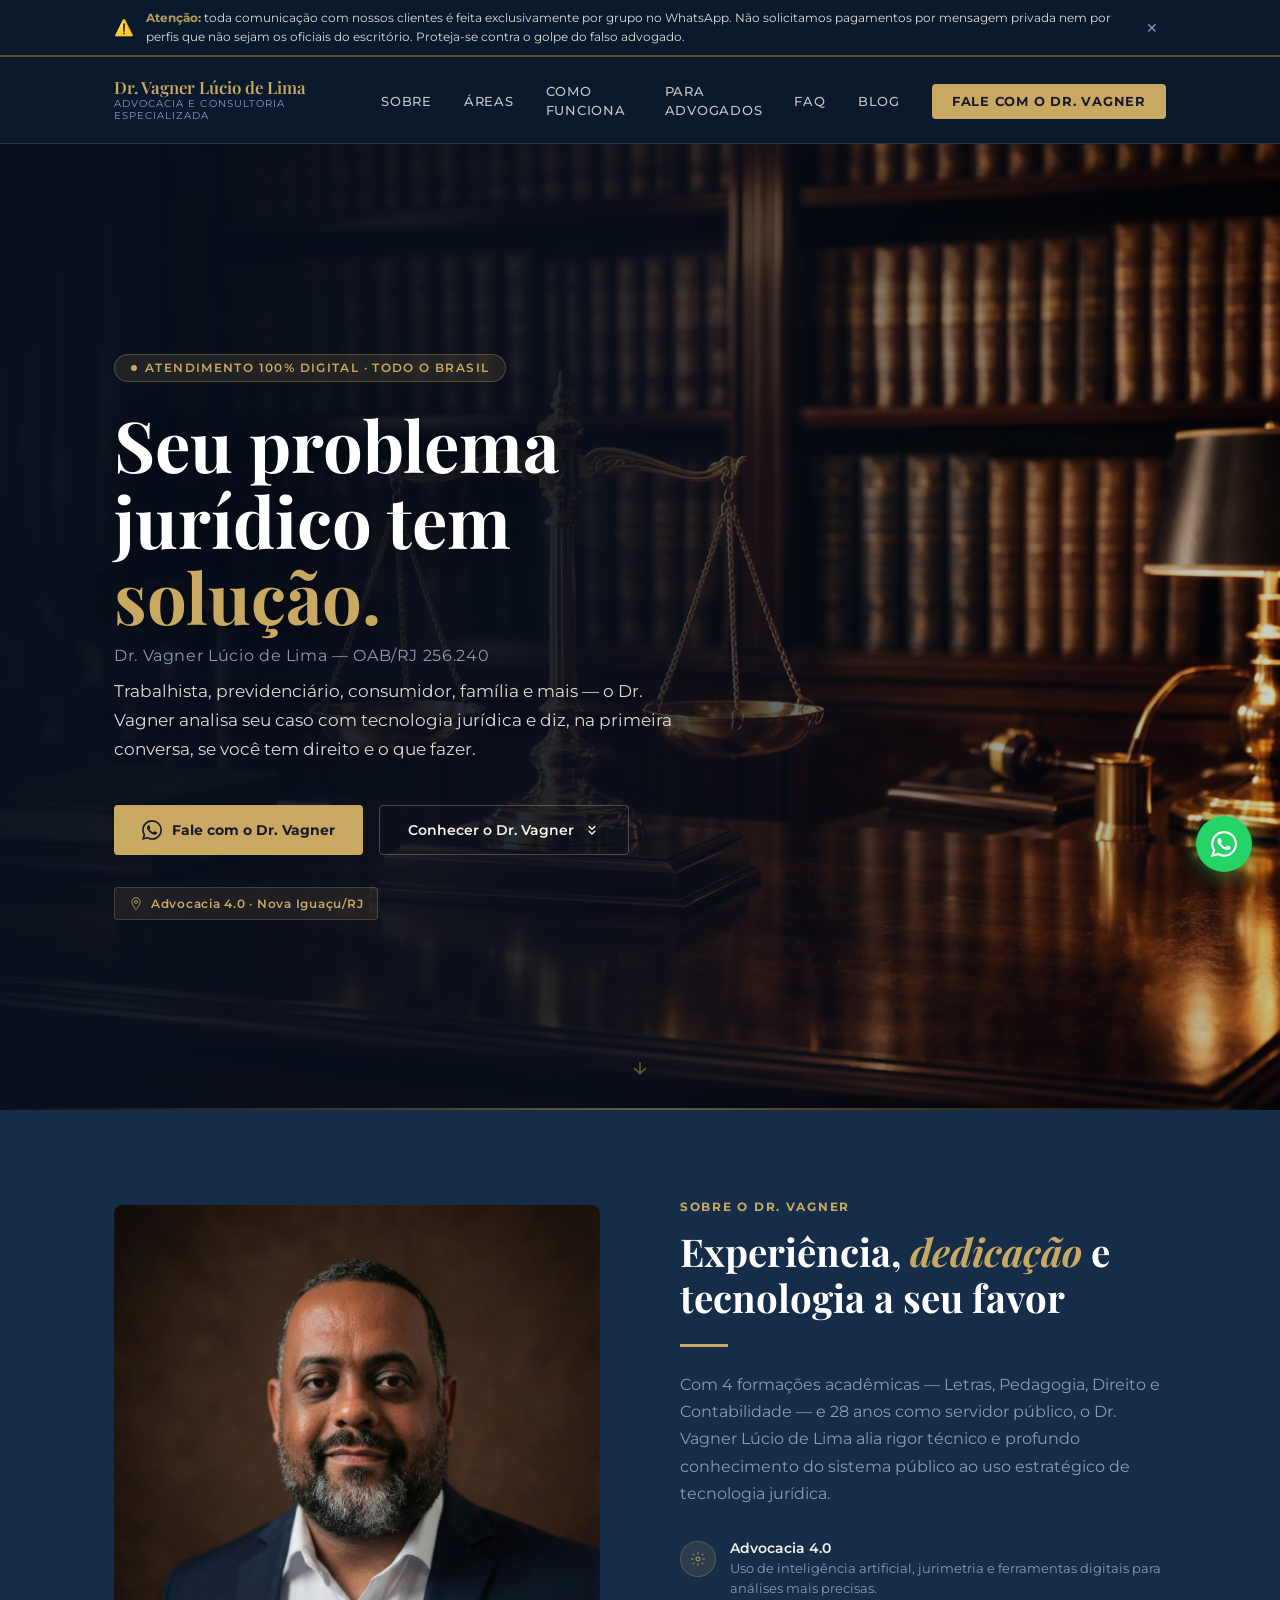
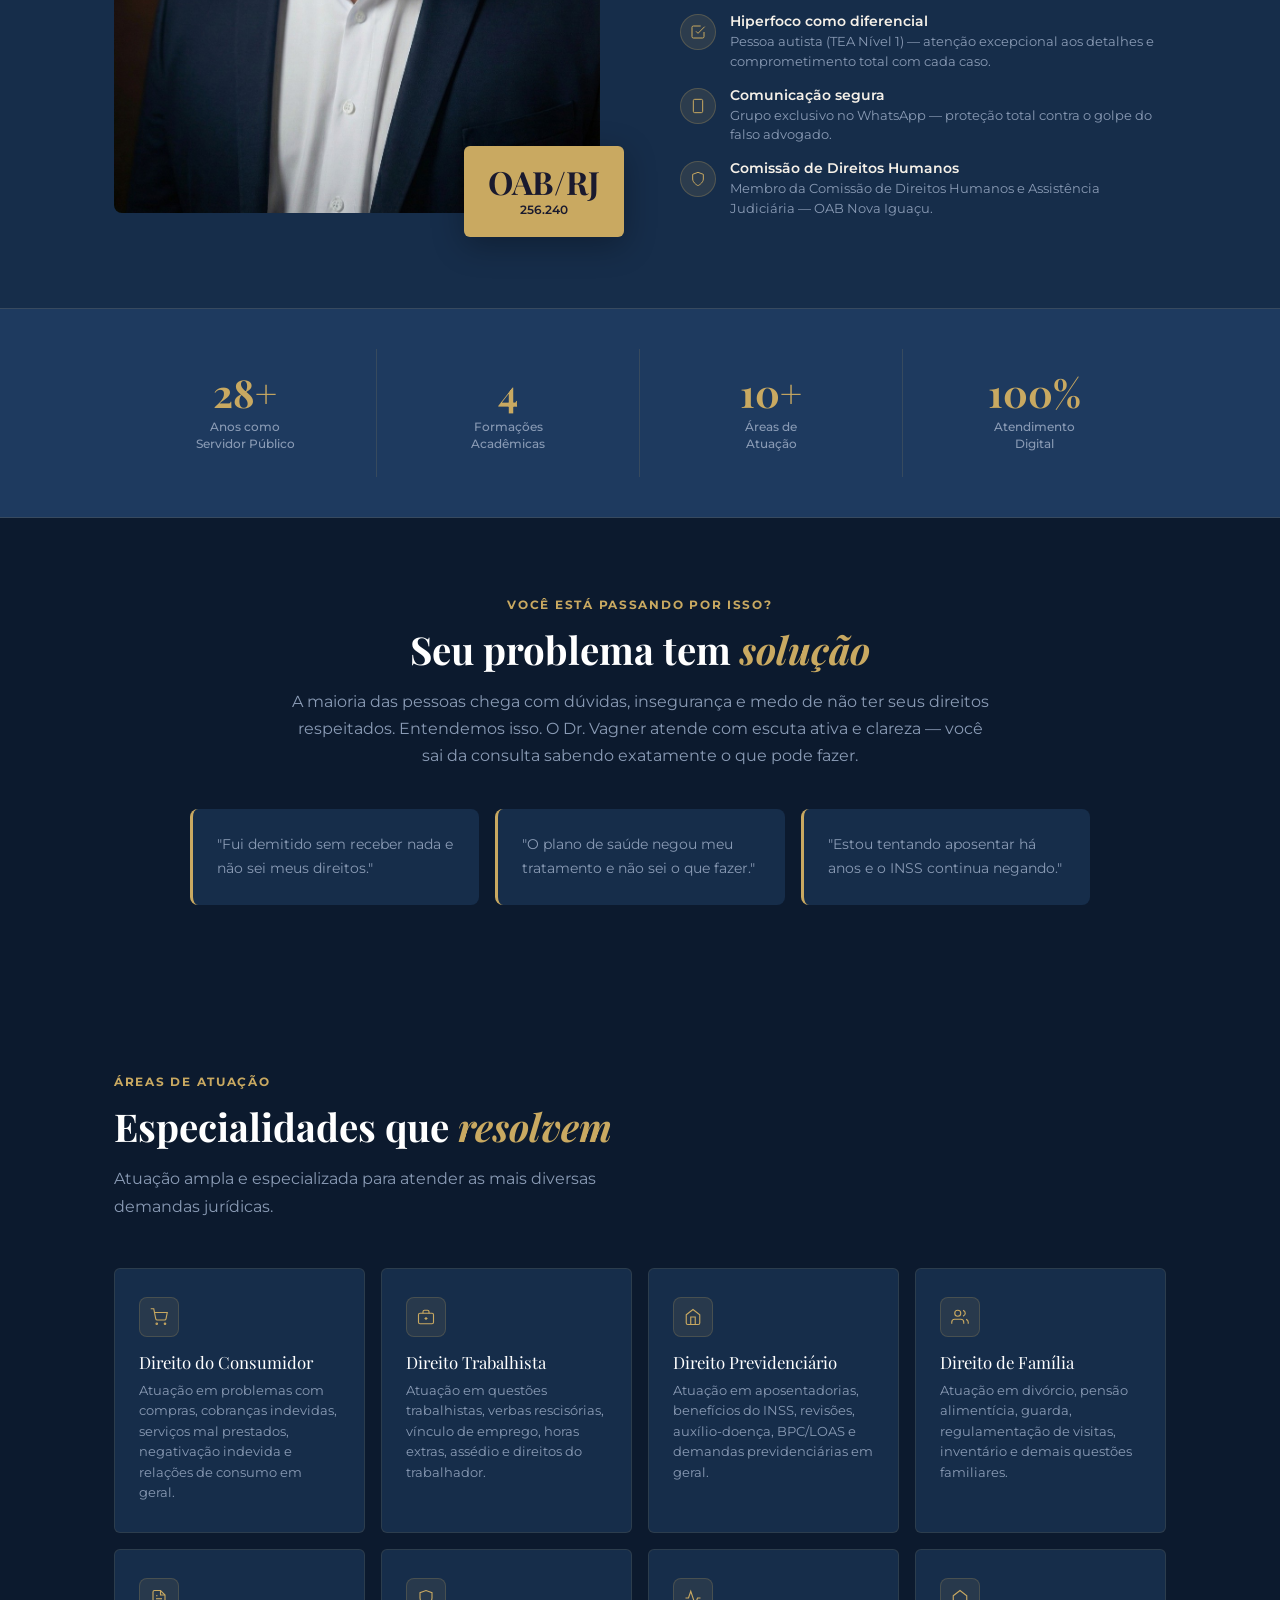
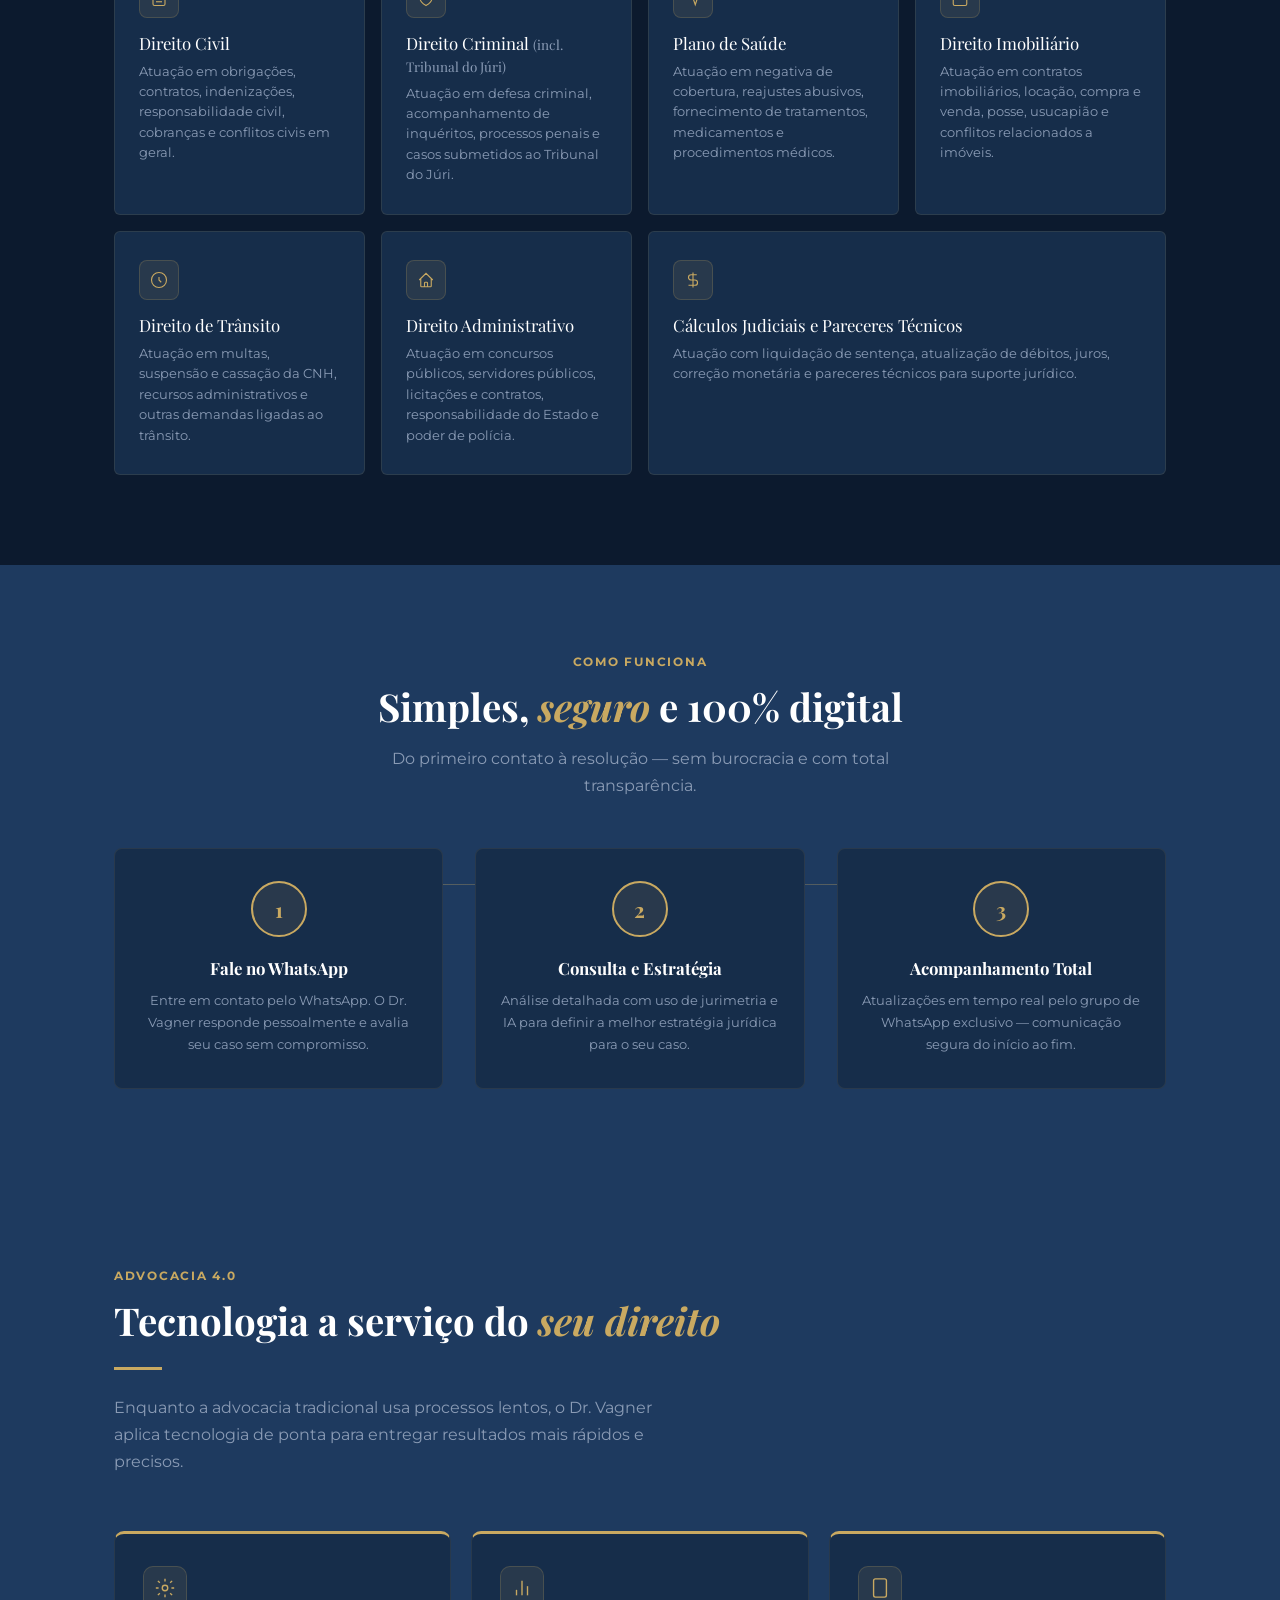
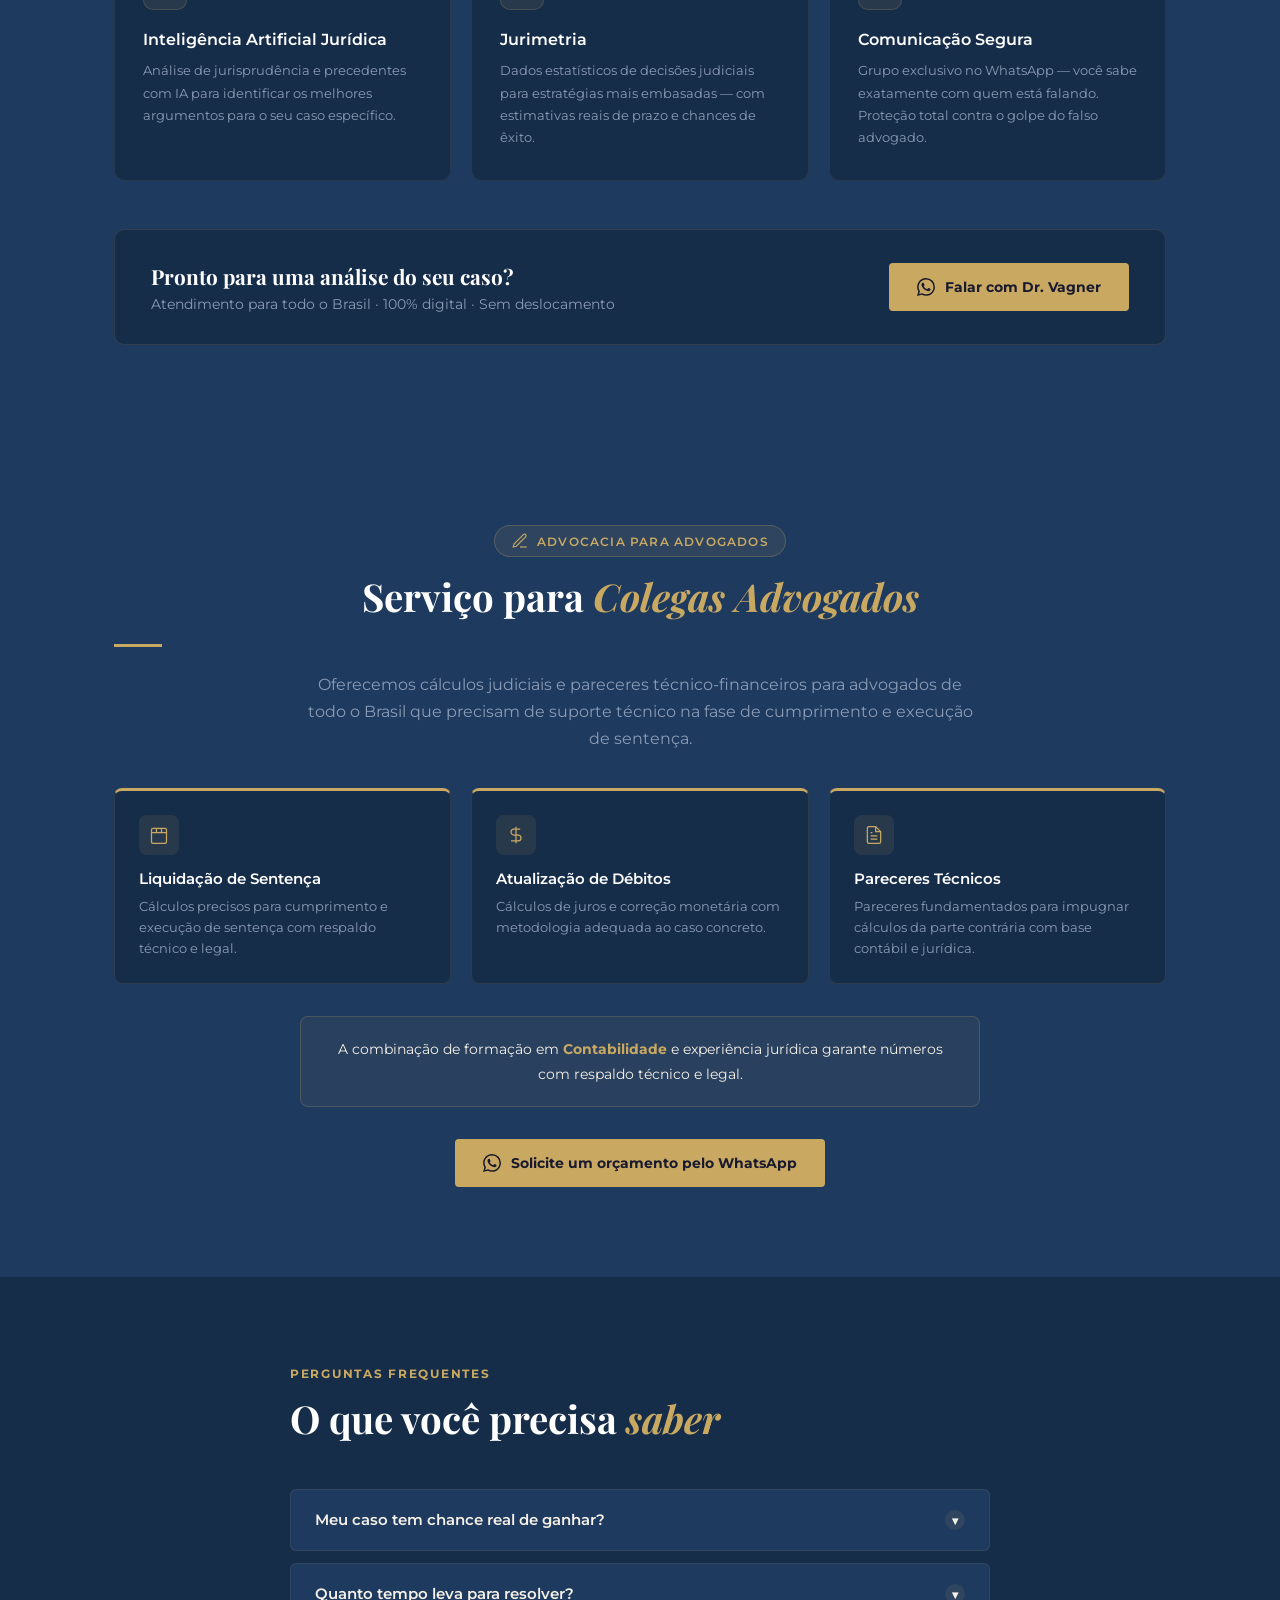
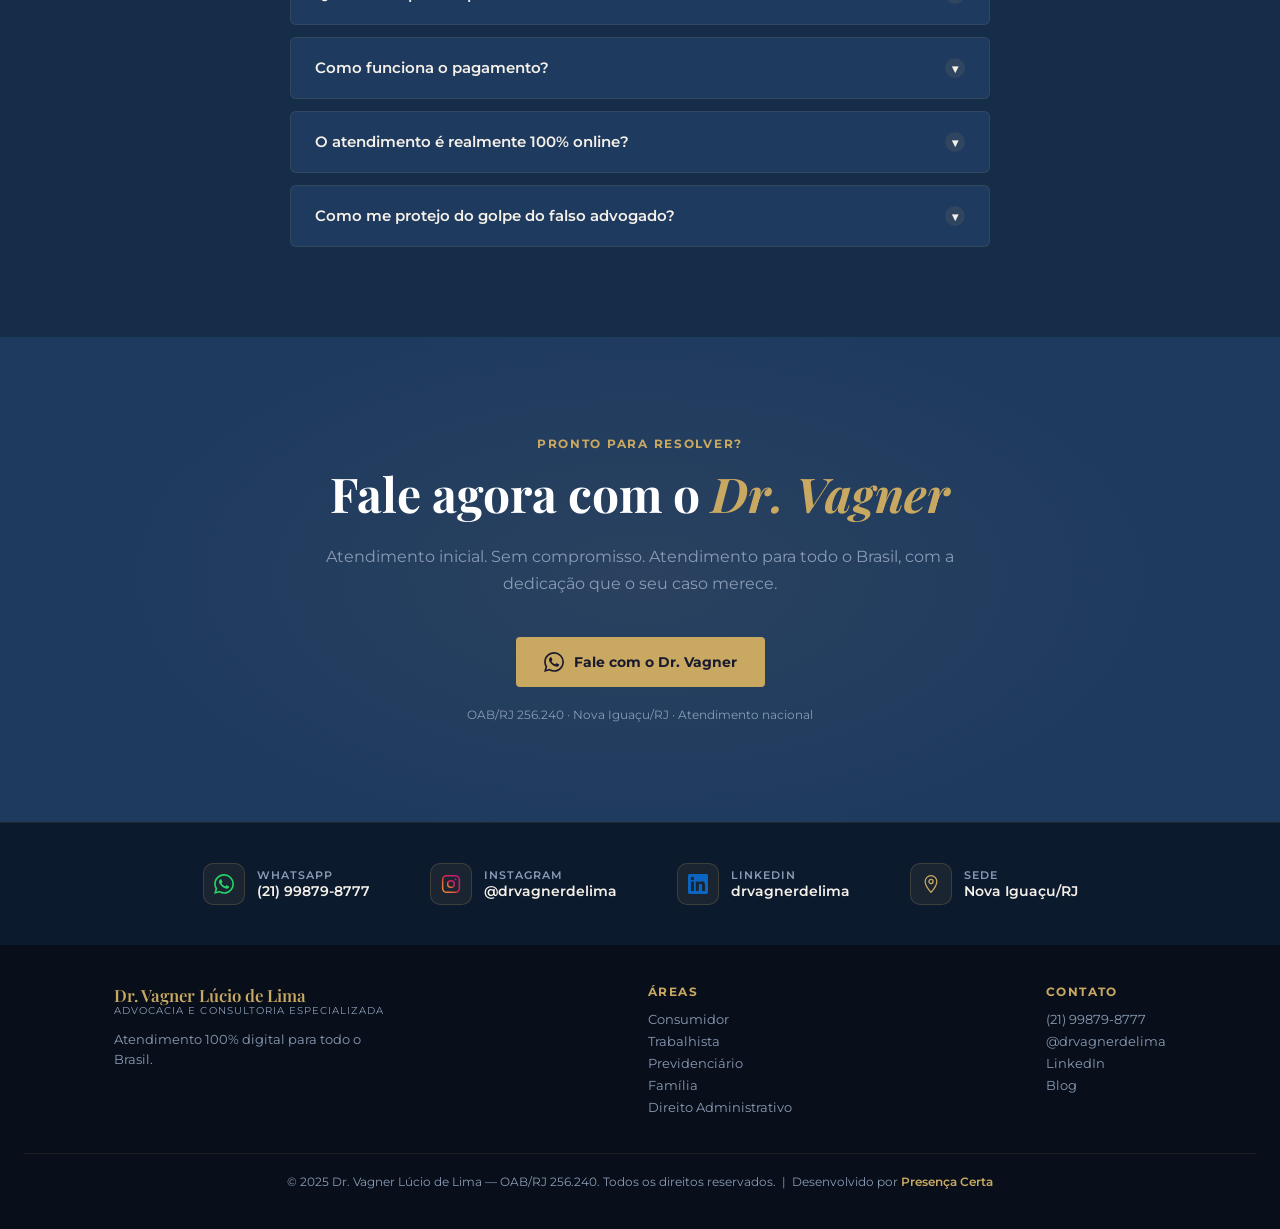
==== commit f740852d: "Add files via upload" ====
--- a/index.html
+++ b/index.html
@@ -77,8 +77,8 @@
       transition: padding 0.3s;
     }
     nav.scrolled { padding: 14px 0; }
-    .nav-inner { overflow: hidden;
-      display: flex; align-items: center; justify-content: space-between;
+    .nav-inner { overflow: visible;
+      display: flex; align-items: center; justify-content: space-between; gap: 24px;
       max-width: 1100px; margin: 0 auto; padding: 0 24px;
     }
     .nav-logo {
@@ -90,7 +90,7 @@
       font-size: 0.65rem; font-weight: 400; color: var(--muted);
       letter-spacing: 0.1em; text-transform: uppercase;
     }
-    .nav-links { display: flex; gap: 32px; list-style: none; }
+    .nav-links { display: flex; align-items: center; gap: 32px; list-style: none; }
     .nav-links a {
       color: var(--cream); text-decoration: none; font-size: 0.8rem;
       font-weight: 500; letter-spacing: 0.06em; text-transform: uppercase;
@@ -101,6 +101,7 @@
       background: var(--accent) !important; color: var(--text-dark) !important;
       padding: 10px 20px; border-radius: 4px; font-weight: 700 !important;
       opacity: 1 !important; transition: background 0.2s !important;
+      white-space: nowrap;
     }
     .nav-cta:hover { background: var(--accent2) !important; }
     .nav-hamburger {
@@ -515,18 +516,32 @@
     .footer-creditos a { color: var(--accent); text-decoration: none; font-weight: 600; transition: opacity 0.2s; }
     .footer-creditos a:hover { opacity: 0.75; }
 
+    @media (min-width: 901px) and (max-width: 1100px) {
+      .nav-links { gap: 18px; }
+      .nav-links a { font-size: 0.73rem; letter-spacing: 0.04em; }
+      .nav-cta { padding: 10px 14px; white-space: nowrap; }
+      .nav-logo { font-size: 0.98rem; }
+      .nav-logo span { font-size: 0.58rem; letter-spacing: 0.08em; }
+    }
+
     /* ── MOBILE ── */
     @media (max-width: 900px) {
       .nav-links { display: none; }
-      .nav-hamburger { display: flex; }
+      .nav-hamburger { display: flex; flex-shrink: 0; }
+      .nav-hamburger.open span:nth-child(1) { transform: translateY(7px) rotate(45deg); }
+      .nav-hamburger.open span:nth-child(2) { opacity: 0; }
+      .nav-hamburger.open span:nth-child(3) { transform: translateY(-7px) rotate(-45deg); }
       .nav-links.open {
-        display: flex; flex-direction: column;
-        position: fixed; top: 60px; left: 0; right: 0;
+        display: flex; flex-direction: column; align-items: flex-start;
+        position: absolute; top: 100%; left: 0; right: 0; width: 100%;
         background: rgba(12,26,46,0.98); backdrop-filter: blur(16px);
         padding: 24px; gap: 20px;
         border-bottom: 1px solid rgba(201,169,97,0.2);
-        z-index: 99;
+        z-index: 110;
+        max-height: calc(100vh - 64px); overflow-y: auto;
       }
+      .nav-links.open a { display: block; }
+      .nav-links.open .nav-cta { display: inline-block; max-width: 100%; text-align: center; white-space: nowrap; }
       .hero-inner { text-align: center; padding: 80px 24px 60px; }
       .hero-inner .hero-btns { justify-content: center; }
       .hero-badge, .oab-badge { margin-left: auto; margin-right: auto; }
@@ -567,7 +582,7 @@
       <p class="security-text">
         <strong>Atenção:</strong> toda comunicação com nossos clientes é feita exclusivamente por grupo no WhatsApp. Não solicitamos pagamentos por mensagem privada nem por perfis que não sejam os oficiais do escritório. Proteja-se contra o golpe do falso advogado.
       </p>
-      <button class="security-close" onclick="document.getElementById('securityBanner').style.display='none'" aria-label="Fechar">✕</button>
+      <button class="security-close" id="securityClose" aria-label="Fechar">✕</button>
     </div>
   </div>
 
@@ -593,7 +608,7 @@
           </a>
         </li>
       </ul>
-      <button class="nav-hamburger" id="hamburger" aria-label="Menu">
+      <button class="nav-hamburger" id="hamburger" aria-label="Menu" aria-controls="navLinks" aria-expanded="false">
         <span></span><span></span><span></span>
       </button>
     </div>
@@ -1121,7 +1136,7 @@
           Dr. Vagner Lúcio de Lima
           <span>Advocacia e Consultoria Especializada</span>
         </div>
-        <p>Advocacia e Consultoria Especializada. Atendimento 100% digital para todo o Brasil.</p>
+        <p>Atendimento 100% digital para todo o Brasil.</p>
       </div>
       <div class="footer-links">
         <h4>Áreas</h4>
@@ -1185,19 +1200,32 @@
 
     const hamburger = document.getElementById("hamburger");
     const navLinks = document.getElementById("navLinks");
-    const navbarEl = document.getElementById("navbar");
-    function updateMenuTop() {
-      if (navLinks.classList.contains("open")) {
-        navLinks.style.top = navbarEl.getBoundingClientRect().bottom + "px";
-      }
-    }
+    const securityBanner = document.getElementById("securityBanner");
+    const securityClose = document.getElementById("securityClose");
+
+    function setMenuOpen(isOpen) {
+      navLinks.classList.toggle("open", isOpen);
+      hamburger.classList.toggle("open", isOpen);
+      hamburger.setAttribute("aria-expanded", isOpen ? "true" : "false");
+    }
+
     hamburger.addEventListener("click", function() {
-      navLinks.classList.toggle("open");
-      updateMenuTop();
+      setMenuOpen(!navLinks.classList.contains("open"));
     });
-    window.addEventListener("scroll", updateMenuTop, { passive: true });
+
     navLinks.querySelectorAll("a").forEach(function(link) {
-      link.addEventListener("click", function() { navLinks.classList.remove("open"); });
+      link.addEventListener("click", function() { setMenuOpen(false); });
+    });
+
+    if (securityClose) {
+      securityClose.addEventListener("click", function() {
+        securityBanner.style.display = "none";
+        setMenuOpen(false);
+      });
+    }
+
+    window.addEventListener("resize", function() {
+      if (window.innerWidth > 900) setMenuOpen(false);
     });
 
     const observer = new IntersectionObserver(function(entries) {
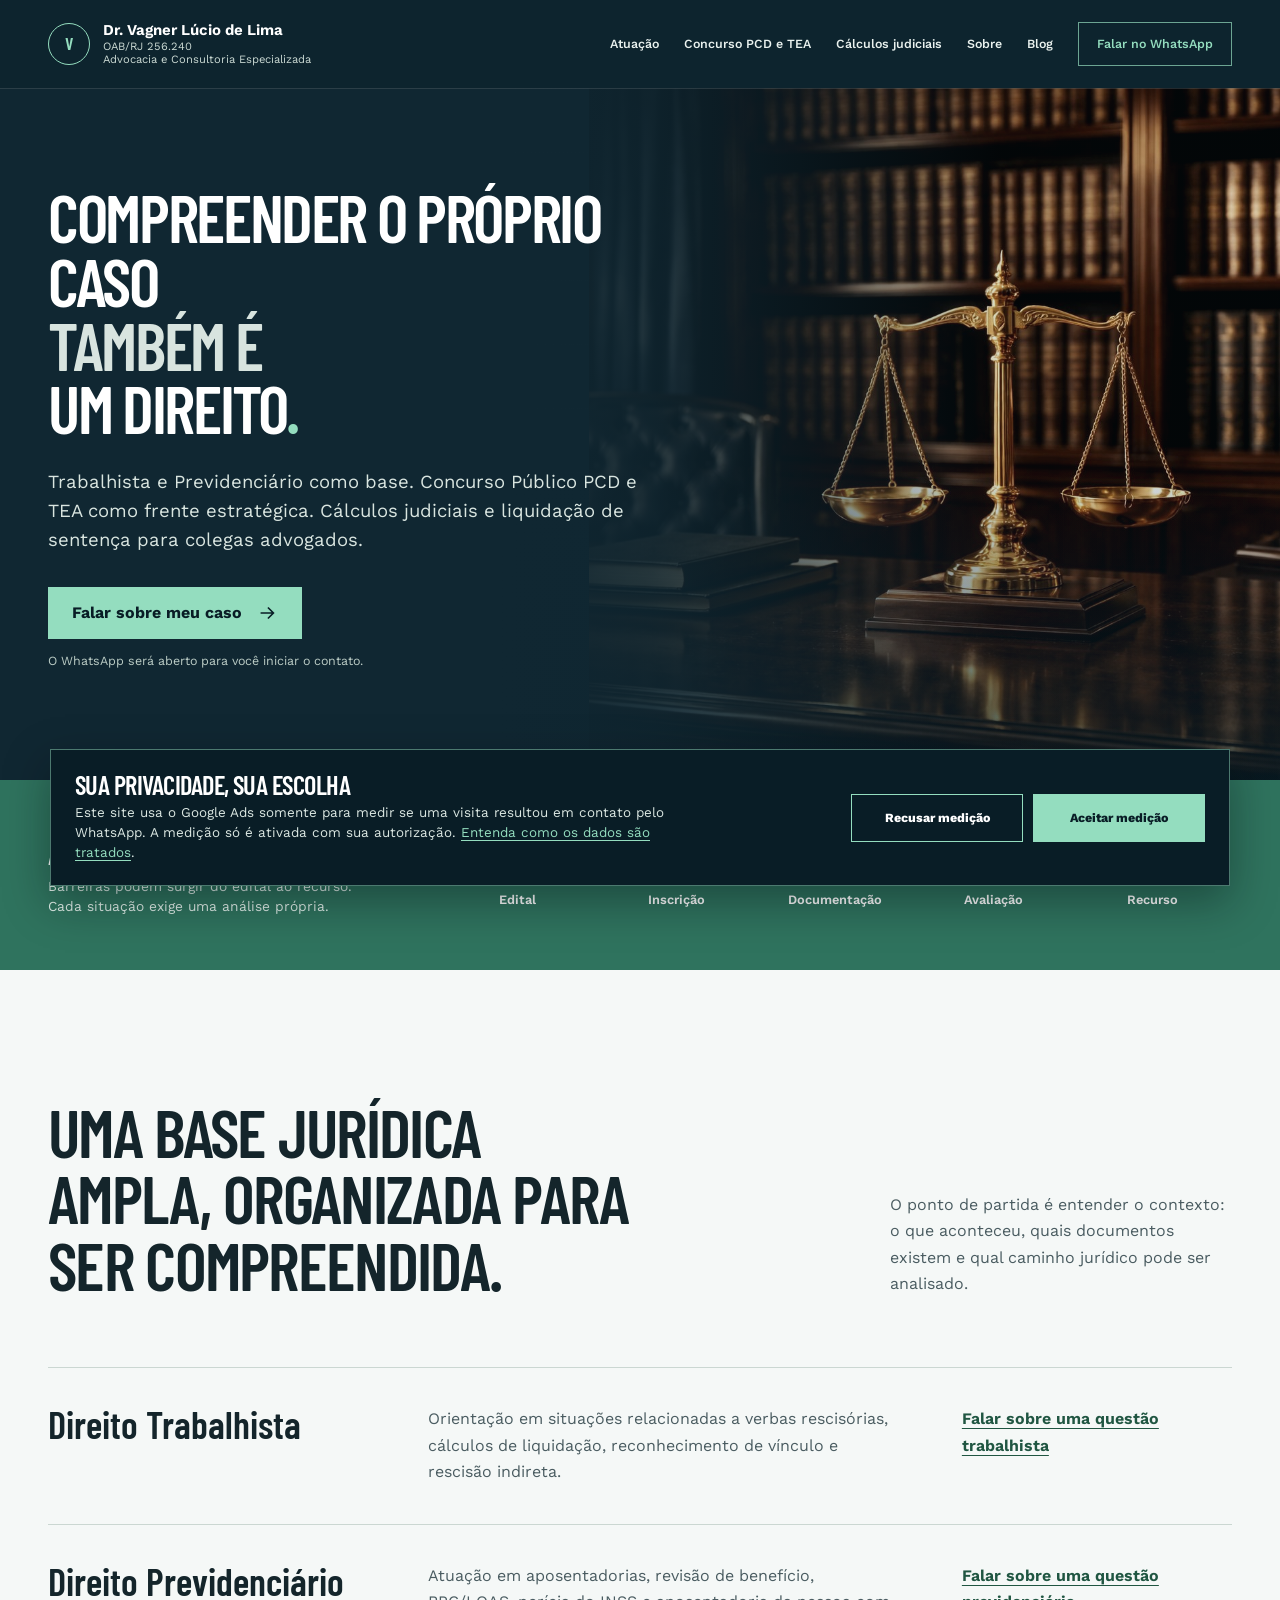
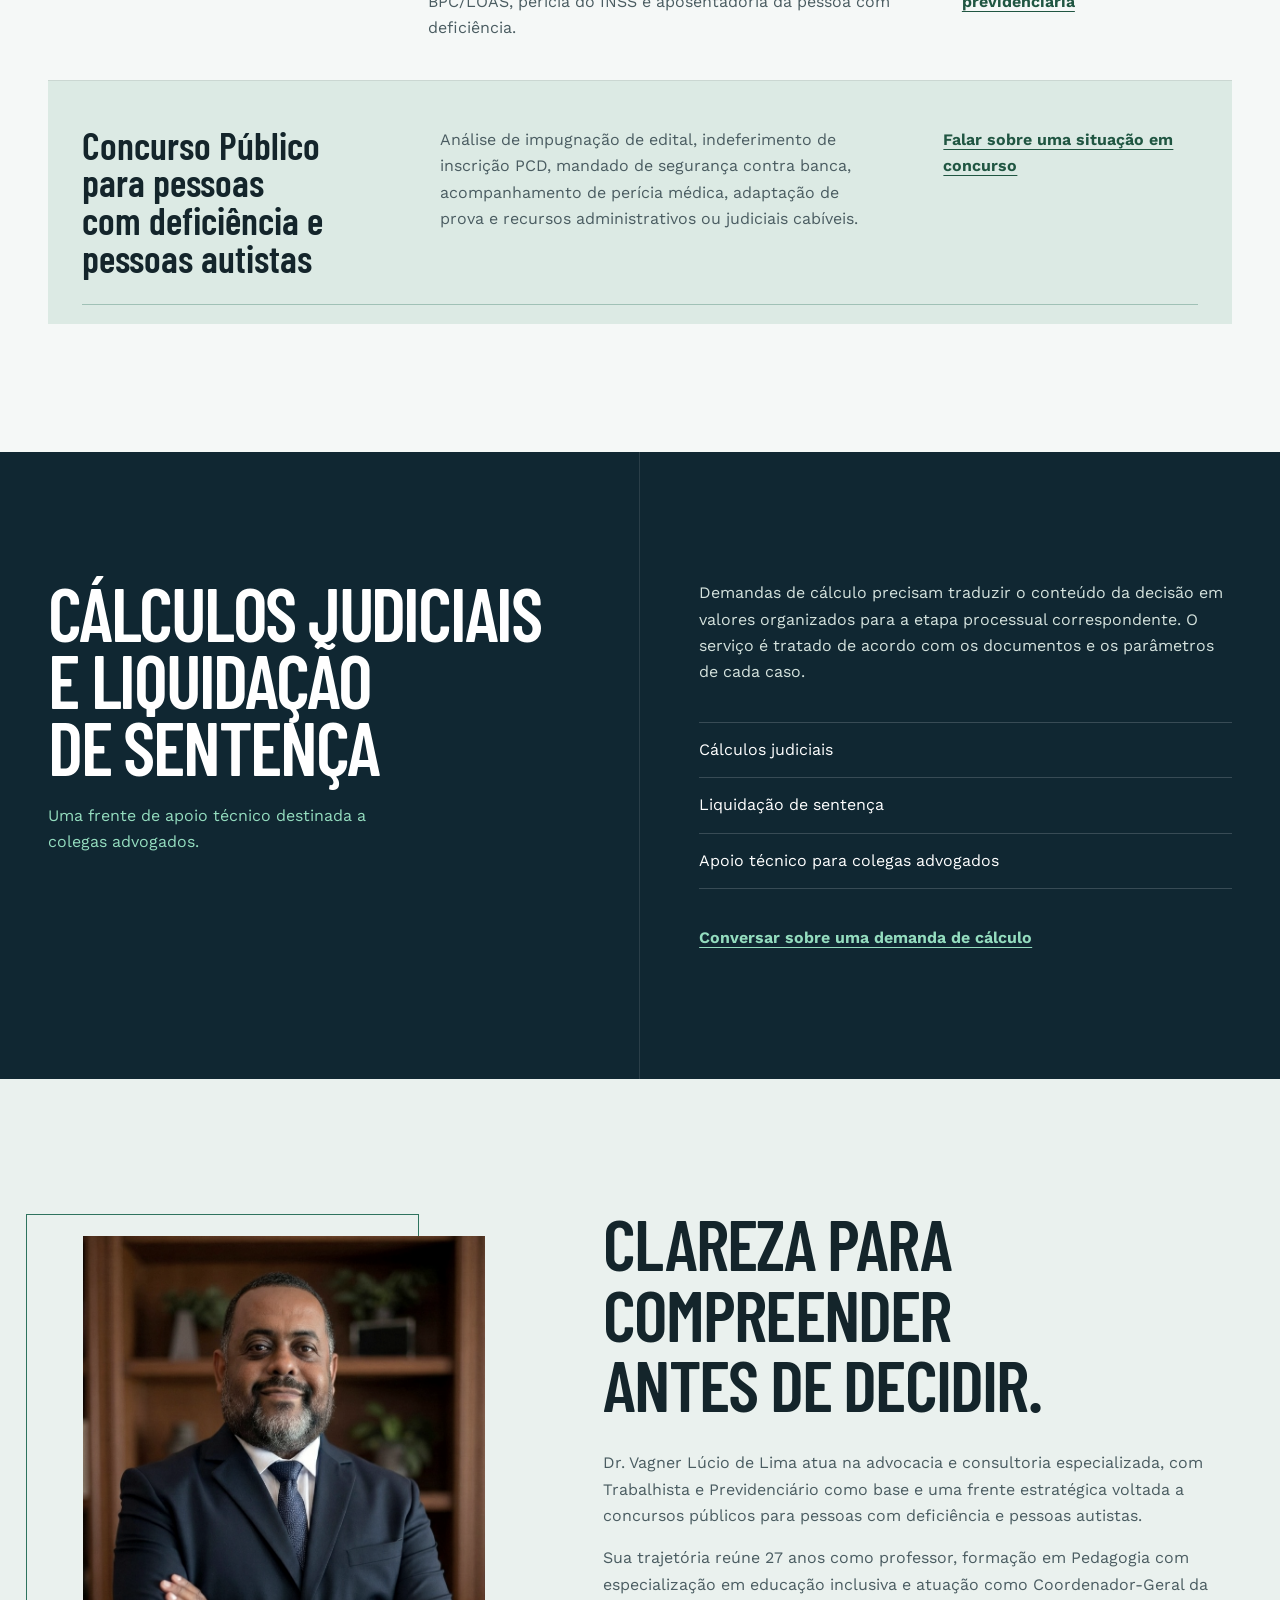
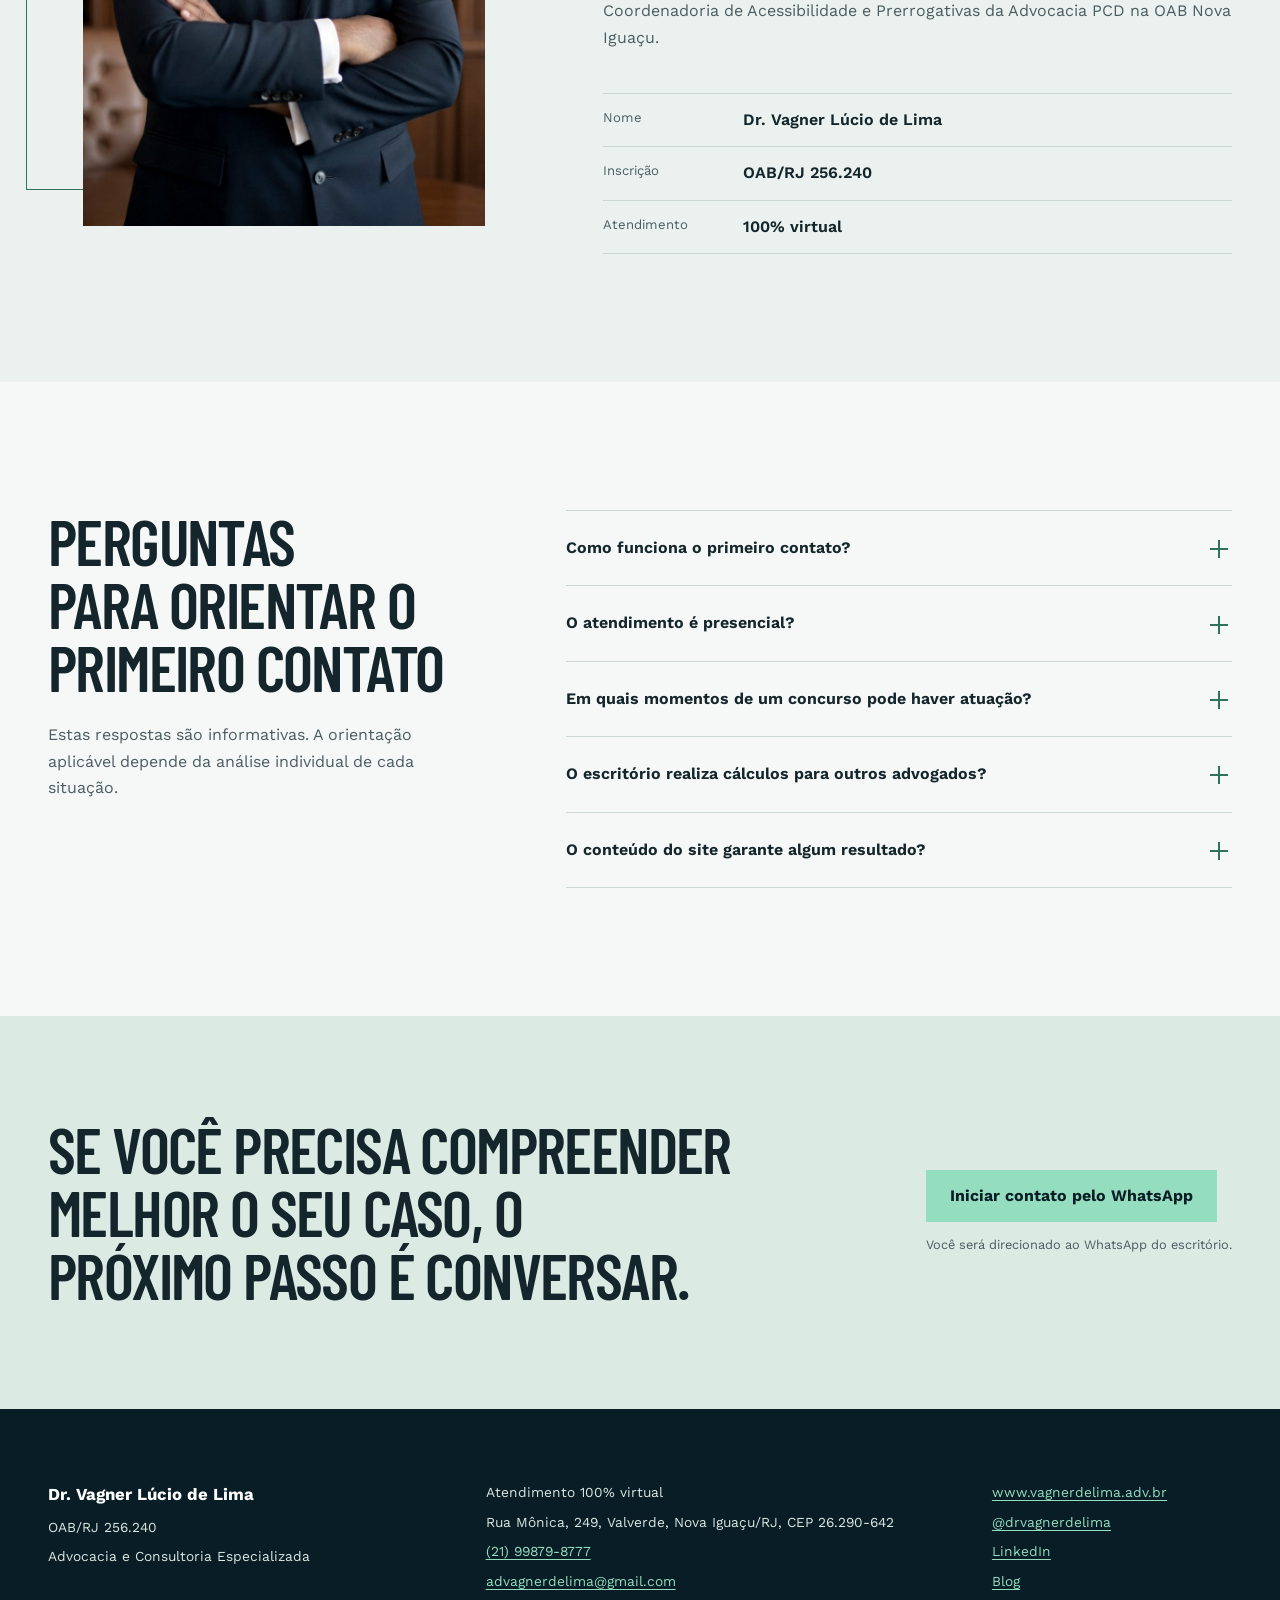
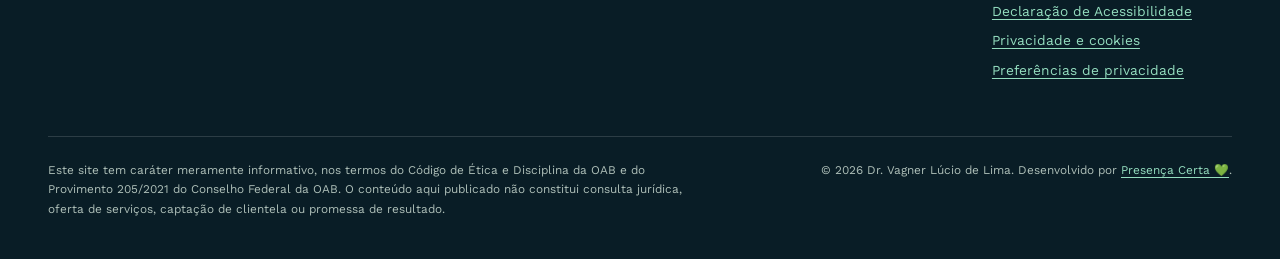
==== commit 539ff22c: "Publica novo site institucional" ====
--- a/index.html
+++ b/index.html
@@ -1,1247 +1,258 @@
-<!DOCTYPE html>
+<!doctype html>
 <html lang="pt-BR">
 <head>
-  <meta charset="UTF-8">
-  <meta name="viewport" content="width=device-width, initial-scale=1.0">
-  <title>Dr. Vagner Lúcio de Lima | Advogado | OAB/RJ 256.240 | Nova Iguaçu</title>
-  <meta name="description" content="Advogado com atendimento virtual em todo o Brasil. Consumidor, Trabalhista, Previdenciário, Família, Criminal, Plano de Saúde, Administrativo e cálculos judiciais. Advocacia 4.0.">
-  <meta name="keywords" content="advogado nova iguaçu, advogado online, direito trabalhista, direito previdenciário, plano de saúde negativa, cálculos judiciais, advocacia 4.0, OAB RJ, advogado baixada fluminense">
-  <meta name="robots" content="index, follow">
-  <meta property="og:title" content="Dr. Vagner Lúcio de Lima | Advogado | OAB/RJ 256.240 | Nova Iguaçu">
-  <meta property="og:description" content="Advogado com atendimento virtual em todo o Brasil. Advocacia 4.0. OAB/RJ 256.240.">
+  <meta charset="utf-8">
+  <meta name="viewport" content="width=device-width, initial-scale=1">
+  <title>Dr. Vagner Lúcio de Lima | Advocacia e Consultoria Especializada</title>
+  <meta name="description" content="Atuação em Direito Trabalhista, Previdenciário, Concurso Público PCD e TEA, cálculos judiciais e liquidação de sentença.">
+  <meta name="robots" content="index,follow,max-image-preview:large">
+  <meta name="theme-color" content="#1E3A5F">
   <meta property="og:type" content="website">
   <meta property="og:locale" content="pt_BR">
-  <link rel="canonical" href="https://drvagnerdelima.com.br">
-  <link rel="icon" type="image/svg+xml" href="/favicon.svg" />
-  <link rel="preconnect" href="https://fonts.googleapis.com">
-  <link rel="preconnect" href="https://fonts.gstatic.com" crossorigin>
-  <link href="https://fonts.googleapis.com/css2?family=Playfair+Display:ital,wght@0,400;0,600;0,700;1,400&family=Montserrat:wght@300;400;500;600;700&display=swap" rel="stylesheet">
-  <style>
-    :root {
-      --bg: #0c1a2e;
-      --surface: #1E3A5F;
-      --surface2: #162d4a;
-      --accent: #C9A961;
-      --accent2: #a88840;
-      --cream: #F5F0E8;
-      --text: #F5F0E8;
-      --text-dark: #1a1a2e;
-      --muted: #8a9bb5;
-      --white: #FFFFFF;
-    }
-
-    *, *::before, *::after { box-sizing: border-box; margin: 0; padding: 0; }
-    html { scroll-behavior: smooth; overflow-x: hidden; }
-    body { font-family: "Montserrat", sans-serif; background: var(--bg); color: var(--text); overflow-x: hidden; max-width: 100vw; }
-    h1, h2, h3 { font-family: "Playfair Display", serif; }
-    .container { max-width: 1100px; margin: 0 auto; padding: 0 24px; width: 100%; }
-    section, div, header, footer, nav { max-width: 100%; }
-    img { max-width: 100%; height: auto; }
-
-    /* ── SECURITY BANNER ── */
-    .security-banner {
-      background: rgba(12,26,46,0.97);
-      border-bottom: 2px solid rgba(201,169,97,0.4);
-      padding: 9px 0;
-      position: relative;
-      z-index: 150;
-    }
-    .security-inner {
-      max-width: 1100px; margin: 0 auto; padding: 0 24px;
-      display: flex; align-items: center; gap: 12px;
-    }
-    .security-icon { font-size: 1rem; flex-shrink: 0; }
-    .security-text {
-      font-size: 0.78rem; color: var(--cream); line-height: 1.5;
-      opacity: 0.9; flex: 1;
-    }
-    .security-text strong { color: var(--accent); }
-    .security-close {
-      background: none; border: none; color: var(--muted);
-      cursor: pointer; font-size: 0.85rem; padding: 4px 8px;
-      flex-shrink: 0; transition: color 0.2s;
-    }
-    .security-close:hover { color: var(--accent); }
-    @media (max-width: 900px) {
-      .security-inner { flex-wrap: wrap; }
-      .security-text { font-size: 0.74rem; }
-    }
-
-        /* ── NAV ── */
-    nav {
-      position: sticky; top: 0; left: 0; right: 0; z-index: 100;
-      padding: 20px 0;
-      background: rgba(12,26,46,0.92);
-      backdrop-filter: blur(12px);
-      border-bottom: 1px solid rgba(201,169,97,0.2);
-      transition: padding 0.3s;
-    }
-    nav.scrolled { padding: 14px 0; }
-    .nav-inner { overflow: visible;
-      display: flex; align-items: center; justify-content: space-between; gap: 24px;
-      max-width: 1100px; margin: 0 auto; padding: 0 24px;
-    }
-    .nav-logo {
-      font-family: "Playfair Display", serif;
-      font-size: 1.05rem; color: var(--accent); line-height: 1.2; font-weight: 600;
-    }
-    .nav-logo span {
-      display: block; font-family: "Montserrat", sans-serif;
-      font-size: 0.65rem; font-weight: 400; color: var(--muted);
-      letter-spacing: 0.1em; text-transform: uppercase;
-    }
-    .nav-links { display: flex; align-items: center; gap: 32px; list-style: none; }
-    .nav-links a {
-      color: var(--cream); text-decoration: none; font-size: 0.8rem;
-      font-weight: 500; letter-spacing: 0.06em; text-transform: uppercase;
-      opacity: 0.8; transition: opacity 0.2s, color 0.2s;
-    }
-    .nav-links a:hover { opacity: 1; color: var(--accent); }
-    .nav-cta {
-      background: var(--accent) !important; color: var(--text-dark) !important;
-      padding: 10px 20px; border-radius: 4px; font-weight: 700 !important;
-      opacity: 1 !important; transition: background 0.2s !important;
-      white-space: nowrap;
-    }
-    .nav-cta:hover { background: var(--accent2) !important; }
-    .nav-hamburger {
-      display: none; flex-direction: column; gap: 5px;
-      cursor: pointer; background: none; border: none; padding: 4px;
-    }
-    .nav-hamburger span { display: block; width: 24px; height: 2px; background: var(--cream); transition: all 0.3s; }
-
-    /* ── HERO ── */
-    .hero {
-      min-height: 100vh; display: flex; align-items: center;
-      position: relative; overflow: hidden;
-    }
-    .hero-bg { max-width: 100%; overflow: hidden;
-      position: absolute; inset: 0;
-      background-image: url("[data-uri]");
-      background-size: cover; background-position: center 30%;
-    }
-    .hero-bg::before {
-      content: ""; position: absolute; inset: 0;
-      background: linear-gradient(
-        to right,
-        rgba(8,16,30,0.97) 0%,
-        rgba(8,16,30,0.88) 45%,
-        rgba(8,16,30,0.45) 72%,
-        rgba(8,16,30,0.2) 100%
-      );
-    }
-    .hero-bg::after {
-      content: ""; position: absolute; bottom: 0; left: 0; right: 0;
-      height: 2px;
-      background: linear-gradient(90deg, transparent, var(--accent), transparent);
-      opacity: 0.5;
-    }
-    .hero-inner {
-      position: relative; z-index: 2; display: flex; flex-direction: column;
-      justify-content: center; width: 100%; max-width: 1100px;
-      margin: 0 auto; padding: 120px 24px 100px;
-    }
-    .hero-badge {
-      display: inline-flex; align-items: center; gap: 8px;
-      background: rgba(201,169,97,0.12); border: 1px solid rgba(201,169,97,0.3);
-      border-radius: 100px; padding: 6px 16px;
-      font-size: 0.72rem; font-weight: 600; letter-spacing: 0.12em;
-      text-transform: uppercase; color: var(--accent); margin-bottom: 24px;
-      width: fit-content;
-    }
-    .hero-badge::before {
-      content: ""; width: 6px; height: 6px; border-radius: 50%; background: var(--accent);
-    }
-    .hero-title {
-      font-size: clamp(2.8rem,5.5vw,4.8rem); font-weight: 700;
-      line-height: 1.08; color: var(--white); margin-bottom: 12px;
-      max-width: 680px; text-shadow: 0 2px 24px rgba(0,0,0,0.5);
-    }
-    .hero-title .gold { color: var(--accent); }
-    .hero-subtitle {
-      font-size: 1rem; color: var(--muted); margin-bottom: 12px;
-      font-weight: 400; letter-spacing: 0.04em;
-    }
-    .hero-desc {
-      font-size: 1.05rem; color: var(--cream); opacity: 0.9;
-      line-height: 1.75; margin-bottom: 40px; max-width: 560px;
-      text-shadow: 0 1px 8px rgba(0,0,0,0.4);
-    }
-    .hero-btns { display: flex; gap: 16px; flex-wrap: wrap; margin-bottom: 32px; }
-    .btn-primary {
-      display: inline-flex; align-items: center; gap: 10px;
-      background: var(--accent); color: var(--text-dark);
-      text-decoration: none; font-weight: 700; font-size: 0.9rem;
-      padding: 15px 28px; border-radius: 4px;
-      transition: background 0.2s, transform 0.2s;
-      animation: pulse-gold 2.5s infinite;
-    }
-    @keyframes pulse-gold {
-      0%,100% { box-shadow: 0 0 0 0 rgba(201,169,97,0.35); }
-      50% { box-shadow: 0 0 0 14px rgba(201,169,97,0); }
-    }
-    .btn-primary:hover { background: var(--accent2); transform: translateY(-2px); }
-    .btn-outline {
-      display: inline-flex; align-items: center; gap: 10px;
-      background: transparent; color: var(--cream); text-decoration: none;
-      font-weight: 600; font-size: 0.9rem; padding: 15px 28px;
-      border-radius: 4px; border: 1px solid rgba(245,240,232,0.25);
-      transition: border-color 0.2s, color 0.2s;
-    }
-    .btn-outline:hover { border-color: var(--accent); color: var(--accent); }
-    .oab-badge {
-      display: inline-flex; align-items: center; gap: 8px;
-      background: rgba(201,169,97,0.1); border: 1px solid rgba(201,169,97,0.25);
-      border-radius: 4px; padding: 8px 14px;
-      font-size: 0.78rem; color: var(--accent); font-weight: 600;
-      letter-spacing: 0.06em; width: fit-content;
-    }
-    .hero-scroll {
-      position: absolute; bottom: 28px; left: 50%; transform: translateX(-50%);
-      z-index: 3; opacity: 0.45; animation: bounce 2s infinite;
-    }
-    @keyframes bounce {
-      0%,100% { transform: translateX(-50%) translateY(0); }
-      50% { transform: translateX(-50%) translateY(6px); }
-    }
-
-    /* ── STATS ── */
-    .stats {
-      background: var(--surface); padding: 40px 0;
-      border-top: 1px solid rgba(201,169,97,0.15);
-      border-bottom: 1px solid rgba(201,169,97,0.15);
-    }
-    .stats-grid { display: grid; grid-template-columns: repeat(4,1fr); }
-    .stat-item {
-      text-align: center; padding: 24px 16px;
-      border-right: 1px solid rgba(201,169,97,0.15);
-    }
-    .stat-item:last-child { border-right: none; }
-    .stat-number {
-      font-family: "Playfair Display", serif; font-size: 2.4rem;
-      font-weight: 700; color: var(--accent); line-height: 1; margin-bottom: 6px;
-    }
-    .stat-label { font-size: 0.78rem; color: var(--muted); font-weight: 500; line-height: 1.4; }
-
-    /* ── SECTION BASE ── */
-    section { padding: 90px 0; }
-    .section-tag {
-      font-size: 0.72rem; font-weight: 700; letter-spacing: 0.15em;
-      text-transform: uppercase; color: var(--accent); margin-bottom: 14px;
-    }
-    .section-title {
-      font-size: clamp(1.8rem,3vw,2.6rem); font-weight: 700;
-      color: var(--white); line-height: 1.2; margin-bottom: 16px;
-    }
-    .section-title em { font-style: italic; color: var(--accent); }
-    .section-desc { font-size: 1rem; color: var(--muted); line-height: 1.7; max-width: 560px; }
-    .divider { width: 48px; height: 3px; background: var(--accent); margin: 24px 0; }
-
-    /* ── DOR GRID ── */
-    .dor-grid {
-      display: grid; grid-template-columns: repeat(3,1fr);
-      gap: 16px; max-width: 900px; margin: 0 auto;
-    }
-    @media (max-width: 700px) {
-      .dor-grid { grid-template-columns: 1fr; }
-    }
-        /* ── SOBRE ── */
-    .sobre { background: var(--surface2); }
-    .sobre-inner { display: grid; grid-template-columns: 1fr 1fr; gap: 80px; align-items: center; }
-    .sobre-image { position: relative; }
-    .sobre-img {
-      width: 100%; border-radius: 8px; display: block;
-      object-fit: cover; aspect-ratio: 4/5; background: var(--surface);
-    }
-    .sobre-card {
-      position: absolute; bottom: -24px; right: -24px;
-      background: var(--accent); color: var(--text-dark);
-      padding: 20px 24px; border-radius: 6px; text-align: center;
-      box-shadow: 0 8px 32px rgba(0,0,0,0.3);
-    }
-    .sobre-card-num { font-family: "Playfair Display", serif; font-size: 2rem; font-weight: 700; line-height: 1; }
-    .sobre-card-text { font-size: 0.75rem; font-weight: 600; margin-top: 4px; }
-    .sobre-text .section-desc { max-width: 100%; }
-    .diferenciais-list { margin-top: 32px; display: flex; flex-direction: column; gap: 14px; }
-    .diferencial-item { display: flex; align-items: flex-start; gap: 14px; }
-    .diferencial-icon {
-      width: 36px; height: 36px; min-width: 36px; border-radius: 50%;
-      background: rgba(201,169,97,0.12); border: 1px solid rgba(201,169,97,0.25);
-      display: flex; align-items: center; justify-content: center;
-      font-size: 0.9rem; margin-top: 2px;
-    }
-    .diferencial-item strong {
-      display: block; font-size: 0.88rem; color: var(--cream); margin-bottom: 2px; font-weight: 600;
-    }
-    .diferencial-item p { font-size: 0.82rem; color: var(--muted); line-height: 1.5; }
-
-    /* ── ÁREAS ── */
-    .areas { background: var(--bg); }
-    .areas-grid { display: grid; grid-template-columns: repeat(3,1fr); gap: 16px; margin-top: 48px; }
-    .areas-grid-11 {
-      display: grid;
-      grid-template-columns: repeat(4, 1fr);
-      gap: 16px;
-      margin-top: 48px;
-    }
-    /* 11° card destaque — ocupa 2 colunas na última linha para centralizar */
-    .area-card-destaque {
-      grid-column: span 2;
-      border-color: rgba(201,169,97,0.3);
-      background: var(--surface);
-    }
-    @media (max-width: 1100px) {
-      .areas-grid-11 { grid-template-columns: repeat(3, 1fr); }
-      .area-card-destaque { grid-column: span 1; }
-    }
-    @media (max-width: 700px) {
-      .areas-grid-11 { grid-template-columns: 1fr 1fr; }
-      .area-card-destaque { grid-column: span 2; }
-    }
-    @media (max-width: 480px) {
-      .areas-grid-11 { grid-template-columns: 1fr; }
-      .area-card-destaque { grid-column: span 1; }
-    }
-    
-    .area-card {
-      background: var(--surface2); border: 1px solid rgba(201,169,97,0.12);
-      border-radius: 6px; padding: 28px 24px;
-      transition: border-color 0.25s, transform 0.25s, background 0.25s;
-    }
-    .area-card:hover { border-color: rgba(201,169,97,0.4); transform: translateY(-4px); background: var(--surface); }
-    .area-icon-wrap {
-      width: 40px; height: 40px; border-radius: 8px;
-      background: rgba(201,169,97,0.1); border: 1px solid rgba(201,169,97,0.2);
-      display: flex; align-items: center; justify-content: center;
-      margin-bottom: 14px;
-    }
-    .area-icon-wrap svg { width: 18px; height: 18px; }
-    .area-name { font-family: "Playfair Display", serif; font-size: 1.05rem; color: var(--white); margin-bottom: 8px; }
-    .area-desc { font-size: 0.8rem; color: var(--muted); line-height: 1.6; }
-    .areas-extra {
-      margin-top: 20px; background: var(--surface2); border: 1px solid rgba(201,169,97,0.2);
-      border-radius: 6px; padding: 20px 28px;
-      display: flex; align-items: center; gap: 16px; flex-wrap: wrap;
-    }
-    .areas-extra-label {
-      font-size: 0.8rem; font-weight: 700; color: var(--accent);
-      text-transform: uppercase; letter-spacing: 0.08em; white-space: nowrap;
-    }
-    .areas-extra-text { font-size: 0.82rem; color: var(--muted); line-height: 1.6; }
-
-    /* ── COMO FUNCIONA ── */
-    .como { background: var(--surface); }
-    .como-steps {
-      display: grid; grid-template-columns: repeat(3,1fr); gap: 32px;
-      margin-top: 48px; position: relative;
-    }
-    .como-steps::before {
-      content: ""; position: absolute; top: 36px;
-      left: calc(16.66% + 16px); right: calc(16.66% + 16px); height: 1px;
-      background: linear-gradient(90deg, rgba(201,169,97,0.5), rgba(201,169,97,0.1), rgba(201,169,97,0.5));
-    }
-    .step {
-      text-align: center; padding: 32px 24px;
-      background: var(--surface2); border: 1px solid rgba(201,169,97,0.1); border-radius: 8px;
-    }
-    .step-num {
-      width: 56px; height: 56px; border-radius: 50%;
-      background: rgba(201,169,97,0.1); border: 2px solid var(--accent);
-      display: flex; align-items: center; justify-content: center;
-      font-family: "Playfair Display", serif; font-size: 1.3rem;
-      font-weight: 700; color: var(--accent); margin: 0 auto 20px;
-    }
-    .step h3 { font-size: 1.05rem; color: var(--white); margin-bottom: 10px; }
-    .step p { font-size: 0.82rem; color: var(--muted); line-height: 1.7; }
-
-    /* ── DIGITAL ── */
-    .digital { background: var(--surface); }
-    .digital-header { max-width: 620px; margin-bottom: 56px; }
-    .digital-cards { display: grid; grid-template-columns: repeat(3,1fr); gap: 20px; }
-    .digital-card {
-      background: var(--surface2); border-radius: 10px; padding: 32px 28px;
-      border: 1px solid rgba(201,169,97,0.1);
-      border-top: 3px solid var(--accent);
-      transition: border-color 0.25s, transform 0.25s;
-    }
-    .digital-card:hover { border-color: rgba(201,169,97,0.4); transform: translateY(-4px); }
-    .digital-card-icon {
-      width: 44px; height: 44px; border-radius: 10px;
-      background: rgba(201,169,97,0.1); border: 1px solid rgba(201,169,97,0.2);
-      display: flex; align-items: center; justify-content: center; margin-bottom: 20px;
-    }
-    .digital-card-icon svg { width: 22px; height: 22px; }
-    .digital-card h4 { font-size: 1rem; color: var(--white); margin-bottom: 10px; font-weight: 600; }
-    .digital-card p { font-size: 0.82rem; color: var(--muted); line-height: 1.7; }
-    .digital-cta { margin-top: 48px; display: flex; align-items: center; justify-content: space-between; flex-wrap: wrap; gap: 24px; padding: 32px 36px; background: var(--surface2); border-radius: 10px; border: 1px solid rgba(201,169,97,0.15); }
-    .digital-cta-text h3 { font-size: 1.3rem; color: var(--white); margin-bottom: 6px; }
-    .digital-cta-text p { font-size: 0.85rem; color: var(--muted); }
-    .tag {
-      background: rgba(201,169,97,0.1); border: 1px solid rgba(201,169,97,0.25);
-      color: var(--accent); font-size: 0.72rem; font-weight: 600;
-      padding: 5px 12px; border-radius: 100px; letter-spacing: 0.05em;
-    }
-
-    /* ── COLEGAS ADVOGADOS ── */
-    .colegas { background: var(--surface); }
-    .colegas-inner { text-align: center; }
-    .colegas-badge {
-      display: inline-flex; align-items: center; gap: 8px;
-      background: rgba(201,169,97,0.1); border: 1px solid rgba(201,169,97,0.25);
-      border-radius: 100px; padding: 6px 16px;
-      font-size: 0.75rem; font-weight: 600; letter-spacing: 0.1em;
-      text-transform: uppercase; color: var(--accent); margin-bottom: 16px;
-    }
-    .colegas .section-desc { max-width: 680px; margin: 0 auto 36px; }
-    .colegas-grid {
-      display: grid; grid-template-columns: repeat(3, 1fr);
-      gap: 20px; margin-top: 32px; text-align: left;
-    }
-    .colegas-card {
-      background: var(--surface2); border: 1px solid rgba(201,169,97,0.12);
-      border-radius: 8px; padding: 24px; border-top: 3px solid var(--accent);
-    }
-    .colegas-card-icon {
-      width: 40px; height: 40px; border-radius: 8px;
-      background: rgba(201,169,97,0.1); display: flex;
-      align-items: center; justify-content: center; margin-bottom: 14px;
-    }
-    .colegas-card h4 { font-size: 0.95rem; color: var(--white); margin-bottom: 8px; font-weight: 600; }
-    .colegas-card p { font-size: 0.82rem; color: var(--muted); line-height: 1.6; }
-    .colegas-destaque {
-      margin-top: 32px; background: rgba(201,169,97,0.07);
-      border: 1px solid rgba(201,169,97,0.2); border-radius: 8px;
-      padding: 20px 28px; max-width: 680px; margin-left: auto; margin-right: auto;
-    }
-    .colegas-destaque p { font-size: 0.9rem; color: var(--cream); line-height: 1.7; }
-    .colegas-destaque strong { color: var(--accent); }
-    @media (max-width: 900px) {
-      .colegas-grid { grid-template-columns: 1fr; }
-    }
-
-        /* ── FAQ ── */
-    .faq { background: var(--surface2); }
-    .faq-list { margin-top: 48px; display: flex; flex-direction: column; gap: 12px; }
-    .faq-item {
-      background: var(--surface); border: 1px solid rgba(201,169,97,0.12);
-      border-radius: 6px; overflow: hidden;
-    }
-    .faq-q {
-      width: 100%; text-align: left; background: none; border: none;
-      color: var(--cream); font-family: "Montserrat", sans-serif;
-      font-size: 0.92rem; font-weight: 600; padding: 20px 24px;
-      cursor: pointer; display: flex; justify-content: space-between;
-      align-items: center; gap: 16px; transition: color 0.2s;
-    }
-    .faq-q:hover { color: var(--accent); }
-    .faq-q .faq-arrow {
-      width: 20px; height: 20px; min-width: 20px; border-radius: 50%;
-      background: rgba(201,169,97,0.1); display: flex; align-items: center;
-      justify-content: center; font-size: 0.75rem; transition: transform 0.3s, background 0.2s;
-    }
-    .faq-item.open .faq-arrow { transform: rotate(180deg); background: rgba(201,169,97,0.25); }
-    .faq-a { max-height: 0; overflow: hidden; transition: max-height 0.4s ease, padding 0.3s; padding: 0 24px; }
-    .faq-item.open .faq-a { max-height: 300px; padding: 0 24px 20px; }
-    .faq-a p { font-size: 0.86rem; color: var(--muted); line-height: 1.8; }
-
-    /* ── CTA FINAL ── */
-    .cta-section { background: var(--surface); padding: 100px 0; position: relative; overflow: hidden; }
-    .cta-section::before {
-      content: ""; position: absolute; inset: 0;
-      background: radial-gradient(ellipse 60% 80% at 50% 50%, rgba(201,169,97,0.07) 0%, transparent 70%);
-    }
-    .cta-inner { position: relative; z-index: 1; text-align: center; max-width: 680px; margin: 0 auto; padding: 0 24px; }
-    .cta-inner .section-title { font-size: clamp(2rem,4vw,3rem); }
-    .cta-desc { font-size: 1rem; color: var(--muted); line-height: 1.7; margin: 20px 0 40px; }
-    .cta-btns { display: flex; gap: 16px; justify-content: center; flex-wrap: wrap; }
-    .cta-note { margin-top: 20px; font-size: 0.78rem; color: var(--muted); opacity: 0.7; }
-
-    /* ── CONTATO ── */
-    .contato-bar {
-      background: var(--bg); padding: 40px 0;
-      border-top: 1px solid rgba(201,169,97,0.1);
-    }
-    .contato-grid { display: flex; justify-content: center; gap: 60px; flex-wrap: wrap; }
-    .contato-item { display: flex; align-items: center; gap: 12px; }
-    .contato-icon {
-      width: 42px; height: 42px; border-radius: 10px;
-      background: rgba(201,169,97,0.08); border: 1px solid rgba(201,169,97,0.2);
-      display: flex; align-items: center; justify-content: center; flex-shrink: 0;
-    }
-    .contato-icon svg { width: 20px; height: 20px; }
-    .contato-label { font-size: 0.68rem; color: var(--muted); font-weight: 600; text-transform: uppercase; letter-spacing: 0.1em; }
-    .contato-value { font-size: 0.9rem; color: var(--cream); font-weight: 600; }
-    .contato-value a { color: inherit; text-decoration: none; transition: color 0.2s; }
-    .contato-value a:hover { color: var(--accent); }
-
-    /* ── FLOAT CTA ── */
-    .float-cta {
-      position: fixed; bottom: 28px; right: 28px; z-index: 999;
-      width: 56px; height: 56px; border-radius: 50%;
-      background: #25D366; color: #fff; text-decoration: none;
-      display: flex; align-items: center; justify-content: center;
-      box-shadow: 0 4px 20px rgba(37,211,102,0.4);
-      animation: pulse-wa 2.5s infinite; transition: transform 0.2s;
-    }
-    .float-cta:hover { transform: scale(1.1); }
-    @keyframes pulse-wa {
-      0%,100% { box-shadow: 0 4px 20px rgba(37,211,102,0.4); }
-      50% { box-shadow: 0 4px 40px rgba(37,211,102,0.65); }
-    }
-    .float-cta svg { width: 26px; height: 26px; }
-
-    /* ── REVEAL ── */
-    .reveal { opacity: 0; transform: translateY(28px); transition: opacity 0.7s ease, transform 0.7s ease; }
-    .reveal.visible { opacity: 1; transform: translateY(0); }
-
-    /* ── FOOTER ── */
-    footer.footer-main { background: #080f1a; padding: 40px 0 20px; }
-    .footer-top {
-      display: flex; justify-content: space-between; 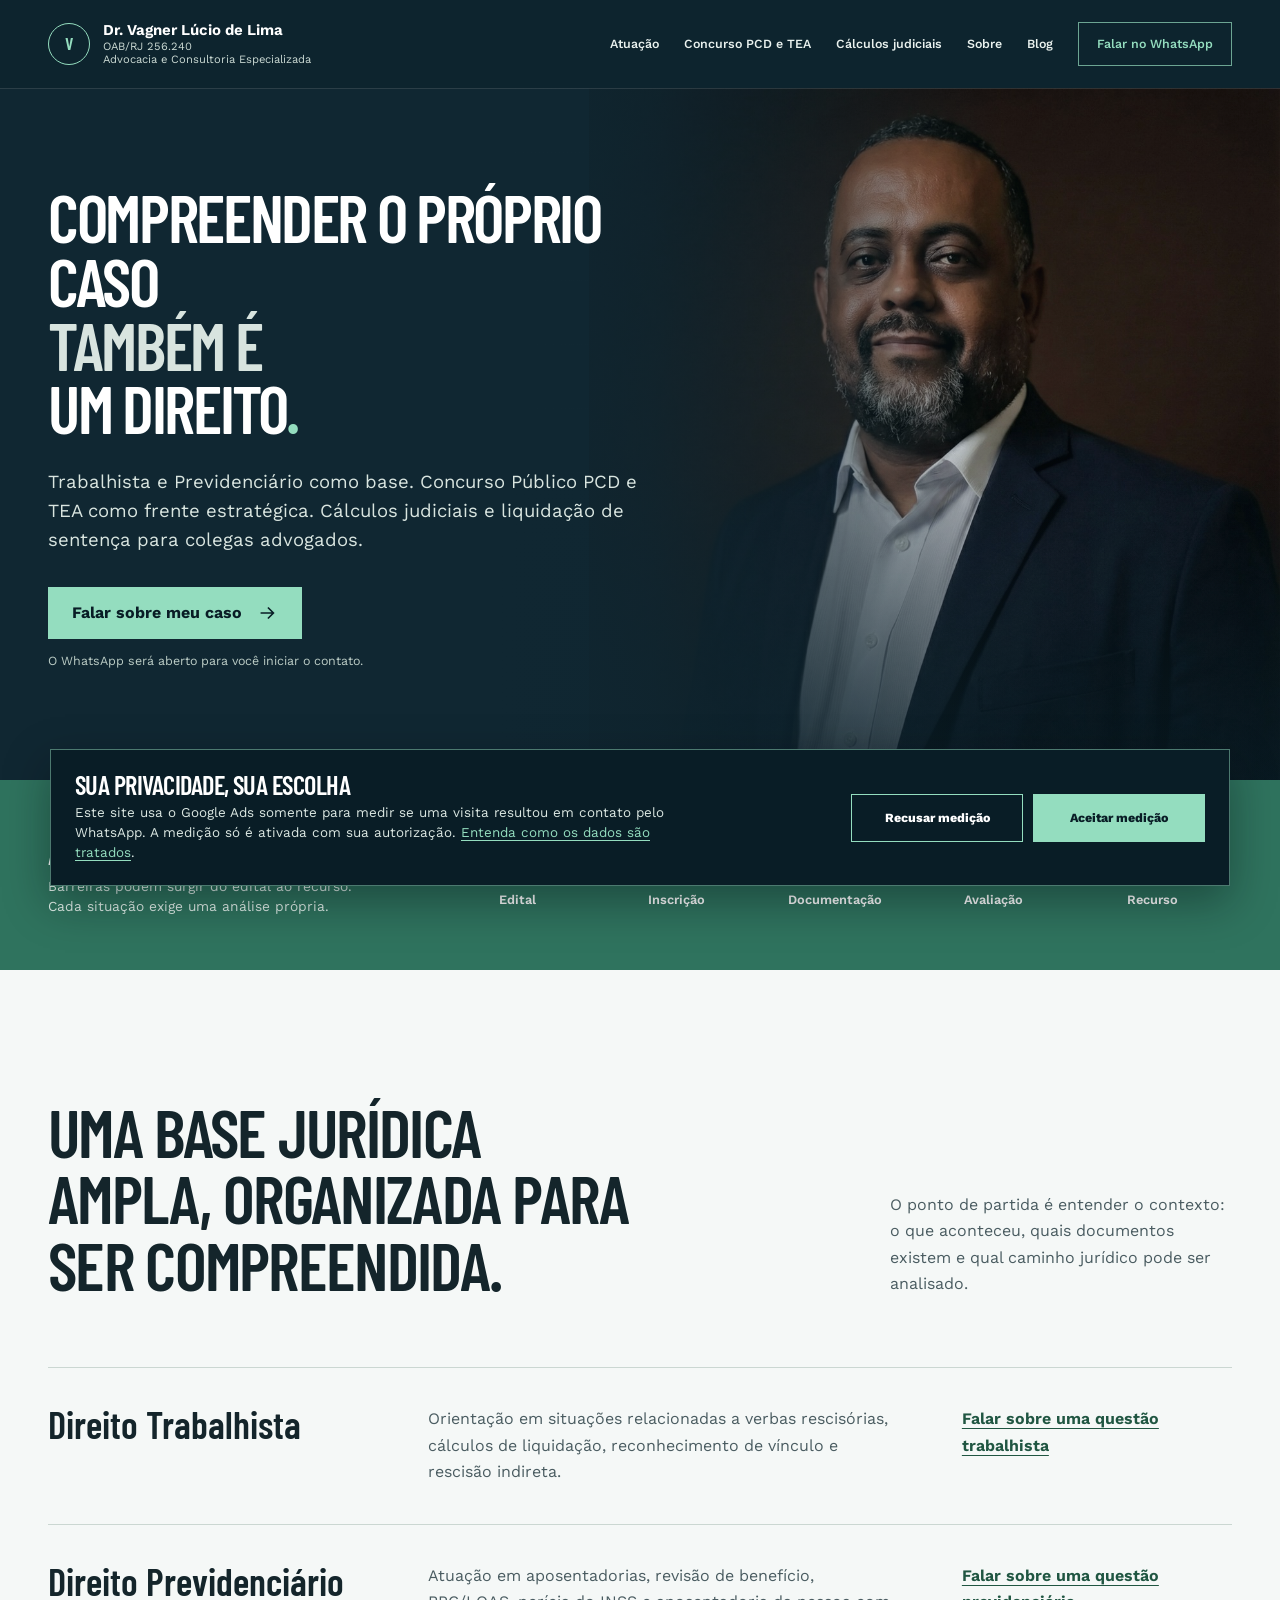
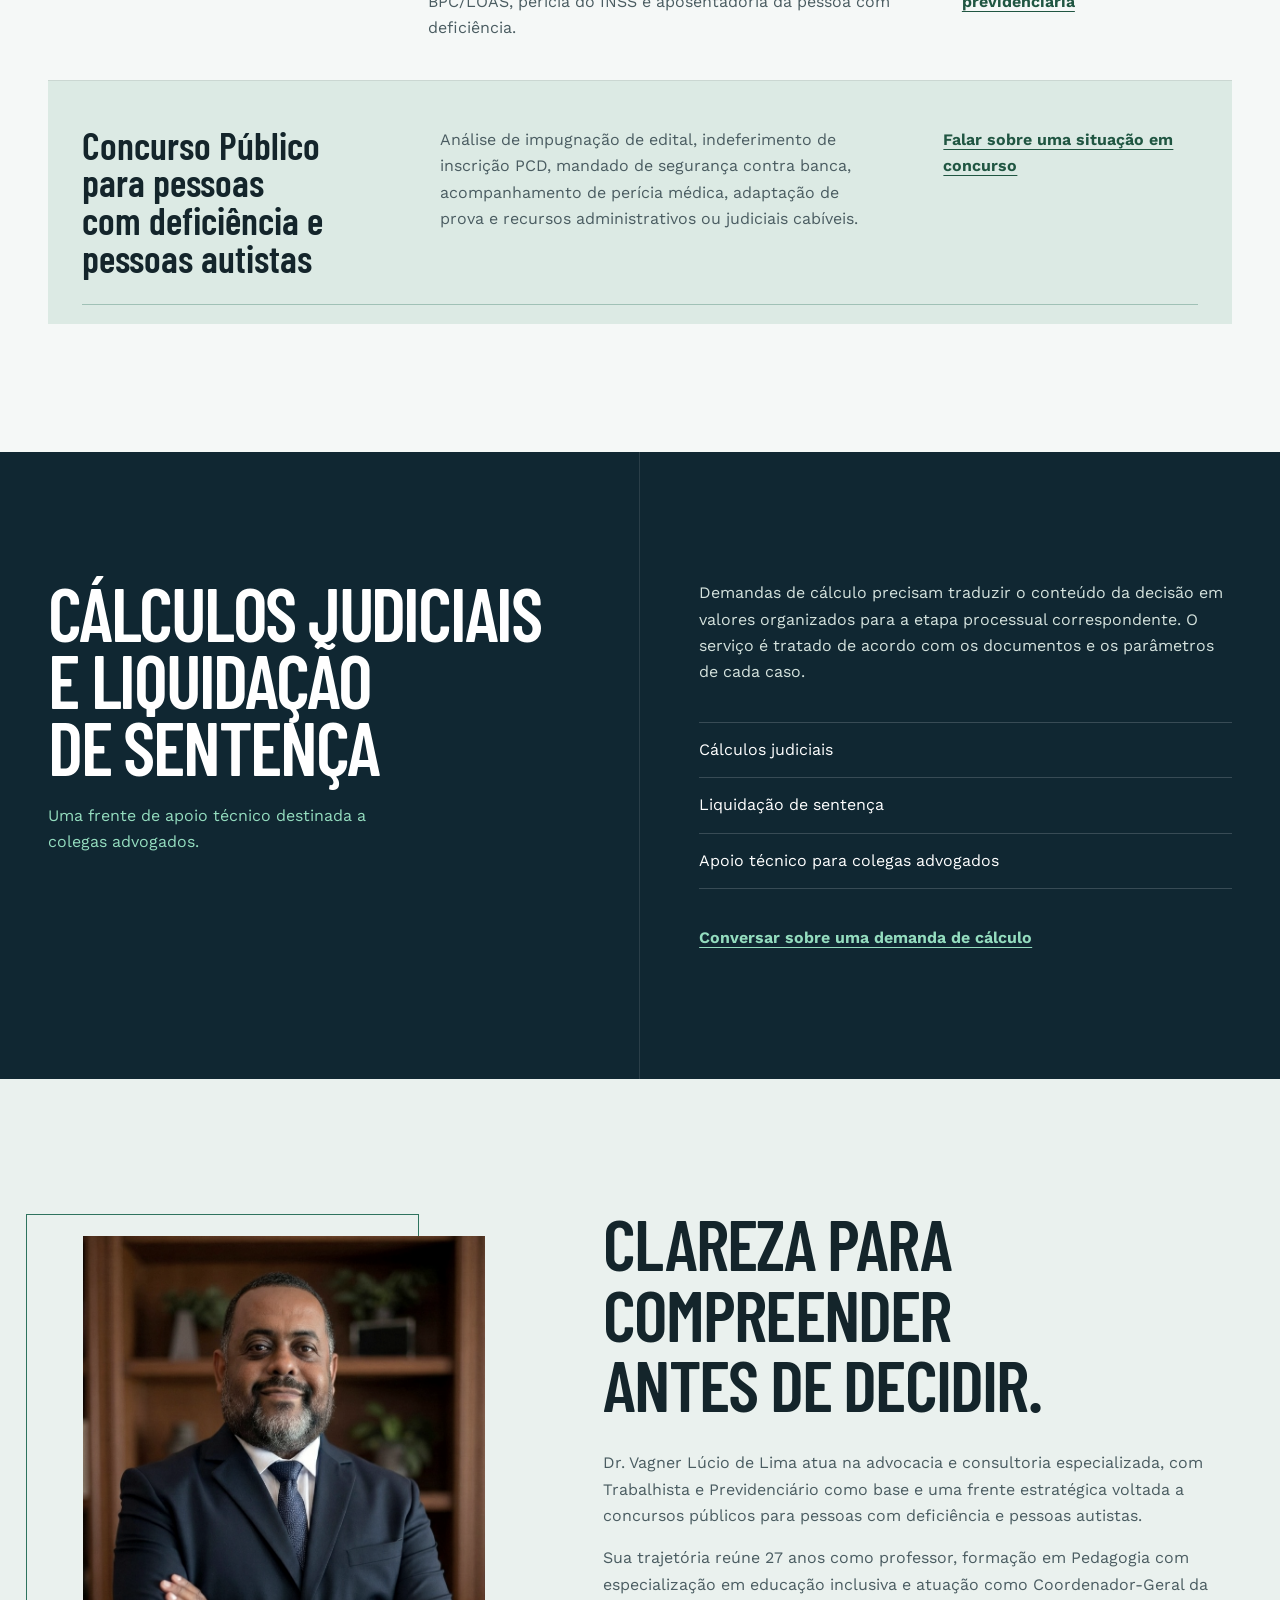
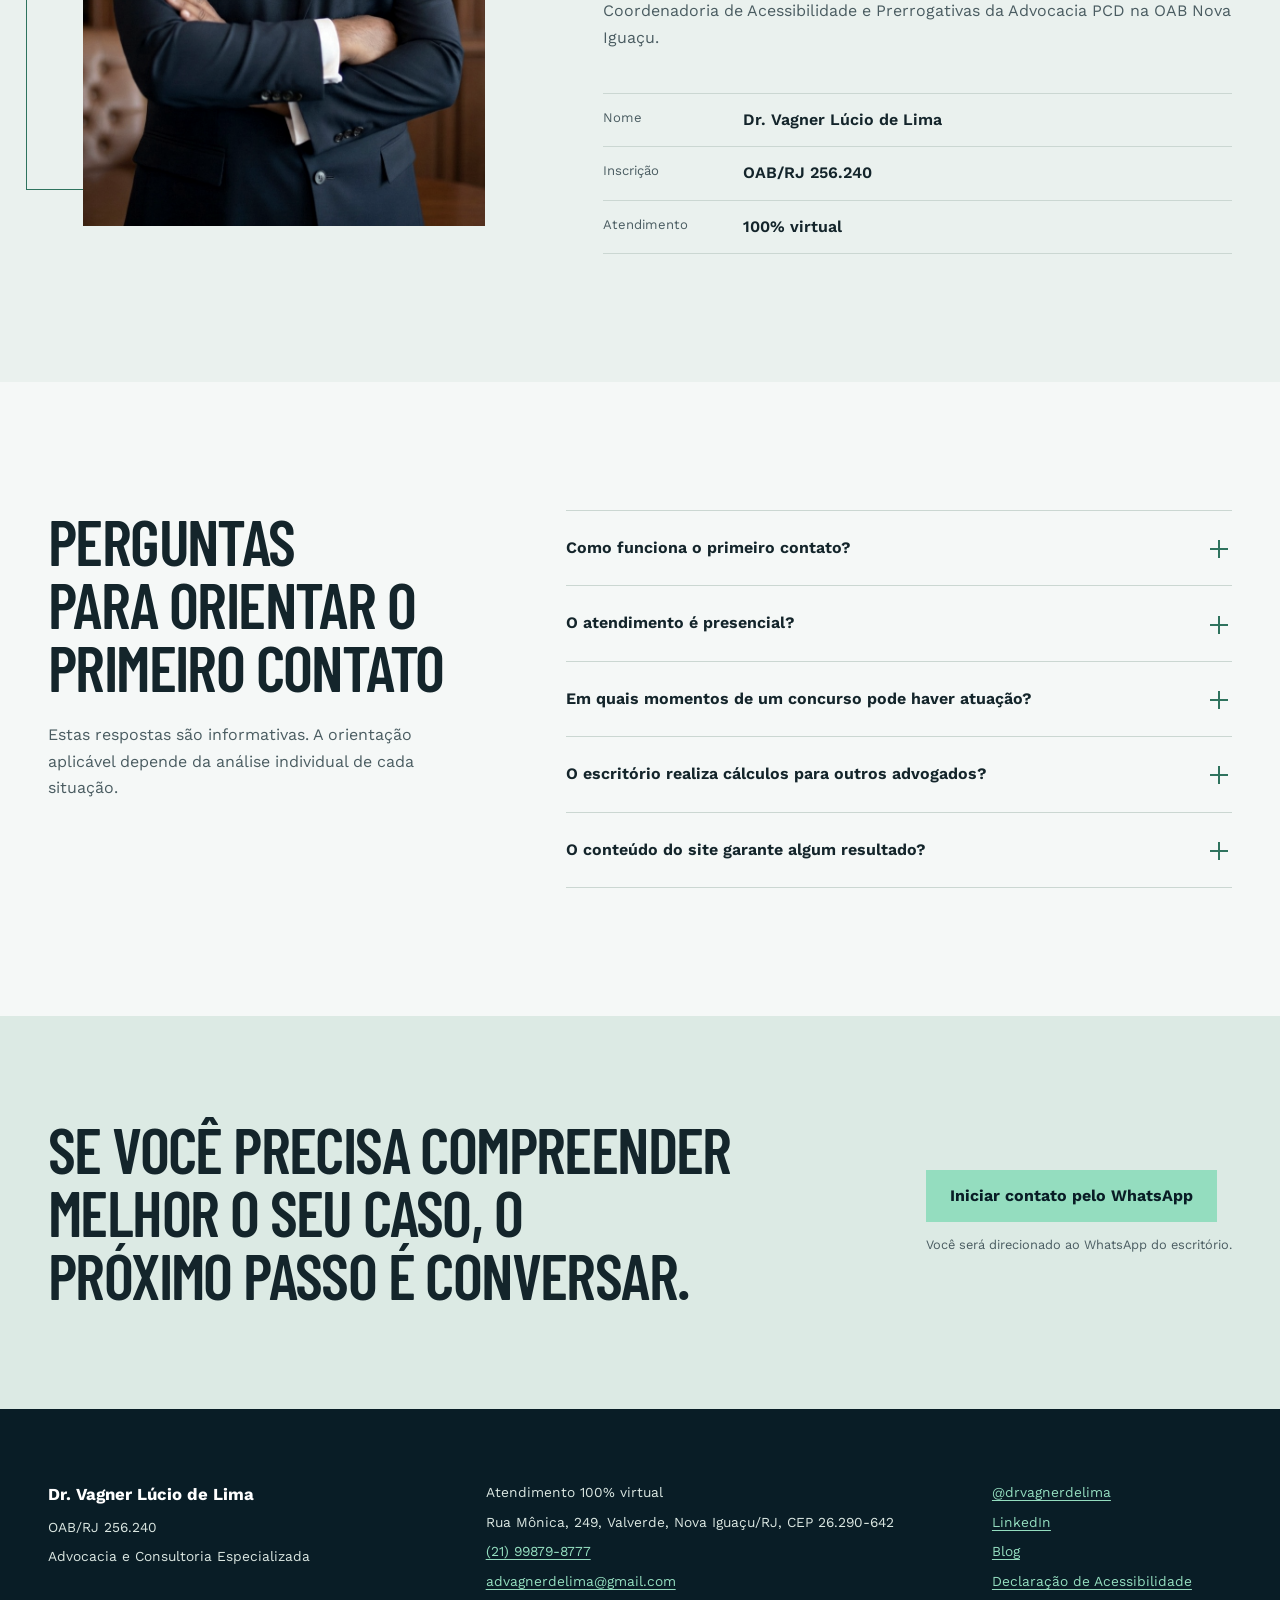
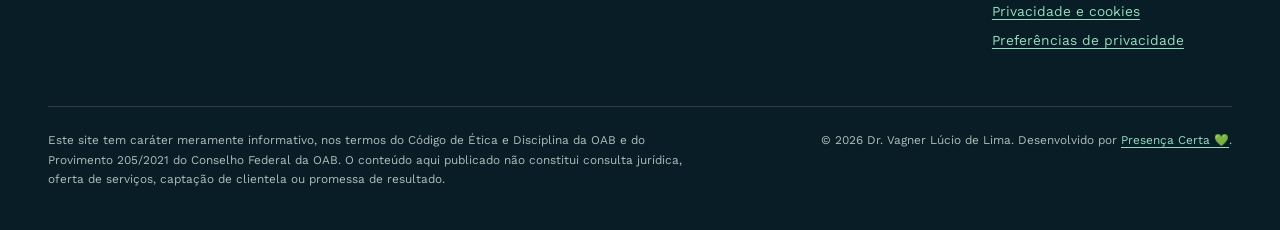
==== commit 8d567493: "Remove link redundante do rodape" ====
--- a/index.html
+++ b/index.html
@@ -234,7 +234,6 @@
         <a href="mailto:advagnerdelima@gmail.com">advagnerdelima@gmail.com</a>
       </address>
       <div class="footer-links">
-        <a href="https://www.vagnerdelima.adv.br" target="_blank" rel="noopener noreferrer">www.vagnerdelima.adv.br</a>
         <a href="https://www.instagram.com/drvagnerdelima/" target="_blank" rel="noopener noreferrer">@drvagnerdelima</a>
         <a href="https://www.linkedin.com/in/drvagnerdelima/" target="_blank" rel="noopener noreferrer">LinkedIn</a>
         <a href="https://blog.vagnerdelima.adv.br" target="_blank" rel="noopener noreferrer">Blog</a>
